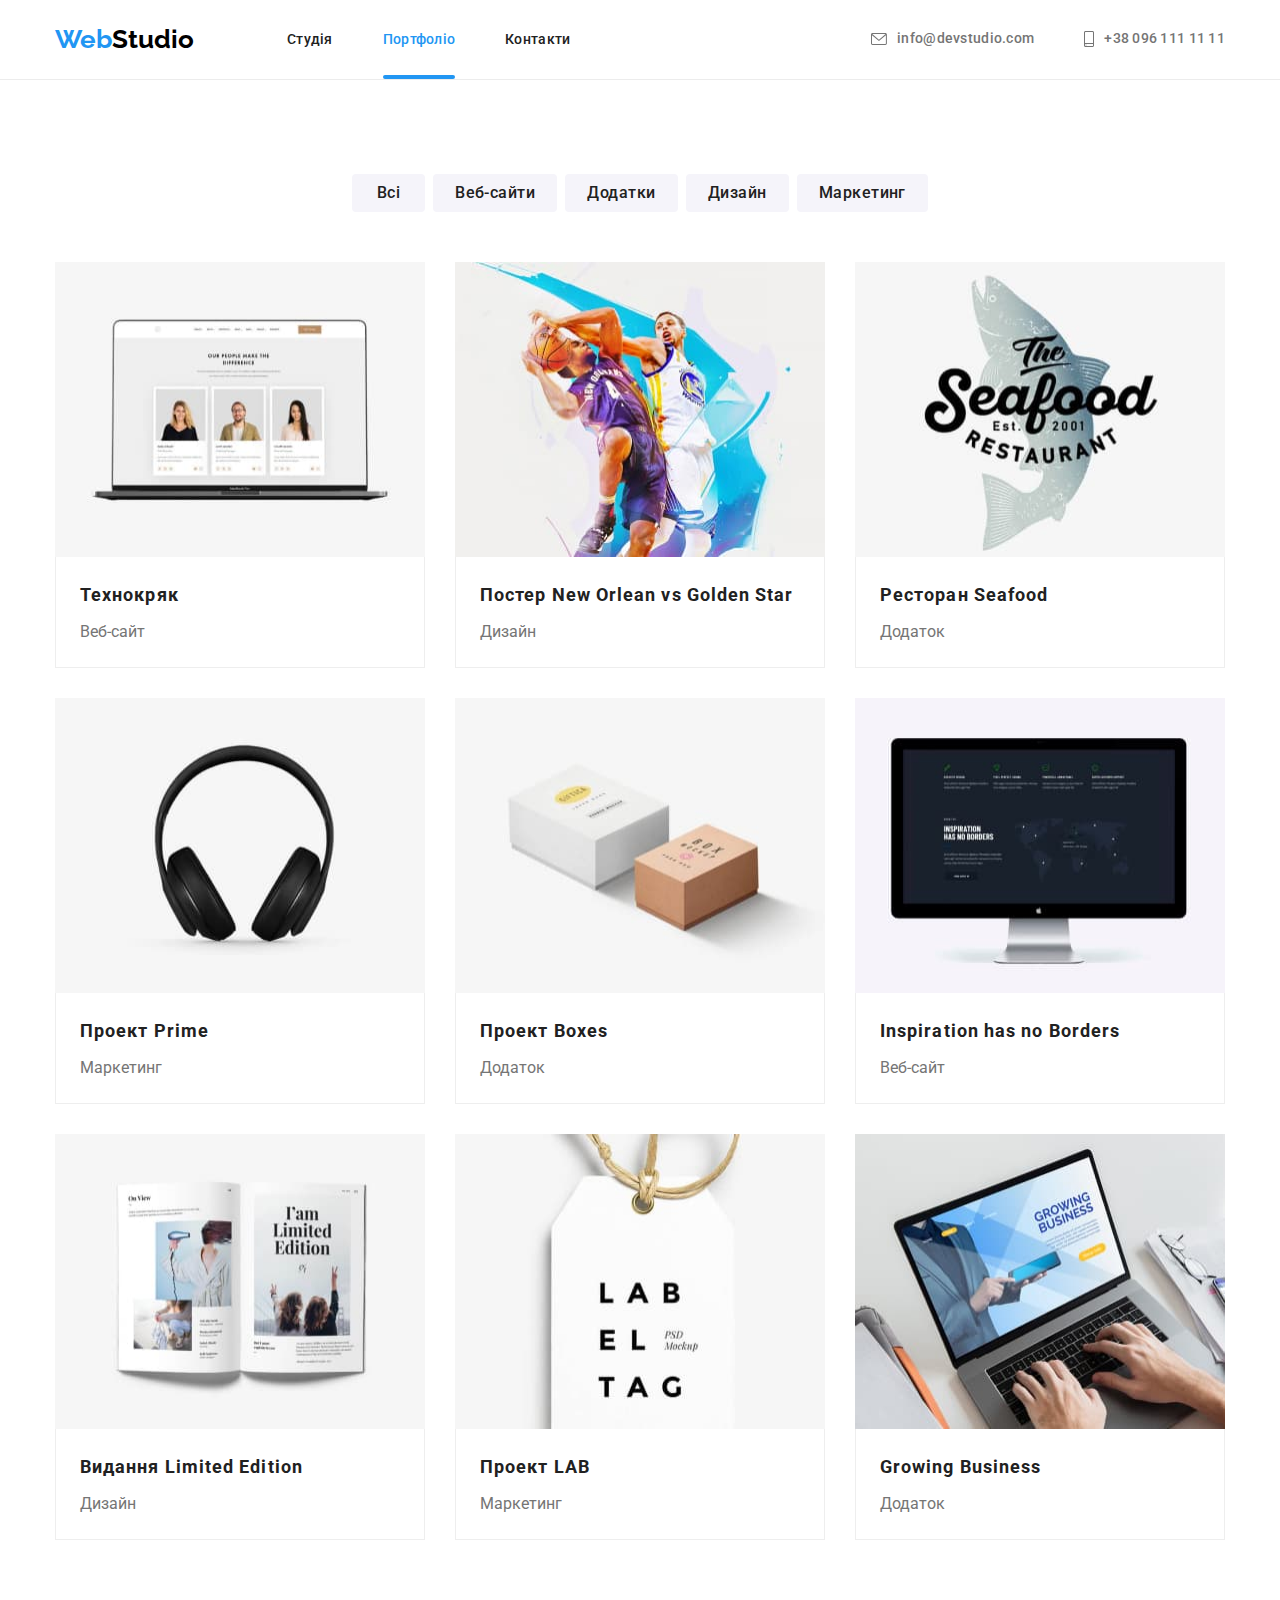
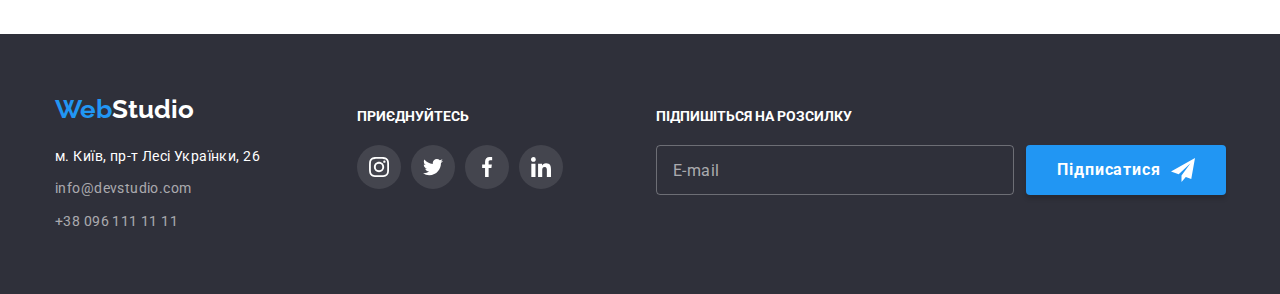
==== portfolio.html @ 89e1aa19 "HW7 copy" ====
<!DOCTYPE html>
<html lang="uk">

<head>
  <meta charset="UTF-8" />
  <meta http-equiv="X-UA-Compatible" content="IE=edge" />
  <meta name="viewport" content="width=device-width, initial-scale=1.0" />
  <title>Web Studio</title>
  <link rel="preconnect" href="https://fonts.googleapis.com" />
  <link rel="preconnect" href="https://fonts.gstatic.com" crossorigin />
  <link href="https://fonts.googleapis.com/css2?family=Raleway:wght@700&family=Roboto:wght@400;500;700;900&display=swap"
    rel="stylesheet" />
  <link rel="stylesheet"
    href="https://cdnjs.cloudflare.com/ajax/libs/modern-normalize/1.1.0/modern-normalize.min.css" />
  <link rel="stylesheet" href="./css/main.min.css" />
</head>

<body>
  <!-- Header -->
  <header class="header">
    <div class="container">
      <nav class="header__nav">
        <a class="logo header__logo" href="./index.html"><span class="logo__acc">Web</span>Studio</a>

        <ul class="list navigation">
          <li class="navigation__item">
            <a class="link" href="./index.html">Студія</a>
          </li>
          <li class="navigation__item">
            <a class="link link_active-page" href="./portfolio.html">Портфоліо</a>
          </li>
          <li class="navigation__item">
            <a class="link" href="">Контакти</a>
          </li>
        </ul>
      </nav>

      <ul class="list contacts">
        <li class="contacts__item">
          <a class="link contacts__mail" href="mailto:info@devstudio.com">
            <svg class="contacts__icon" width="16px" height="12px">
              <use href="./imagies/icons.svg#icon-envelope"></use>
            </svg>
            info@devstudio.com
          </a>
        </li>
        <li class="contacts__item">
          <a class="link contacts__tel" href="tel:+380961111111">
            <svg class="contacts__icon" width="10px" height="16px">
              <use href="./imagies/icons.svg#icon-smartphone"></use>
            </svg>
            +38 096 111 11 11</a>
        </li>
      </ul>
    </div>
  </header>

  <!-- Main -->
  <main>
    <section class="section">
      <div class="container">
        <!-- Спрятать заголовок -->
        <h1 class="filter-title_visually-hiden">Наші работи</h1>
        <!-- / -->

        <ul class=" list filter-list">
          <li>
            <button class="filter-list__item" type="button">Всі</button>
          </li>
          <li>
            <button class="filter-list__item" type="button">Веб-сайти</button>
          </li>
          <li>
            <button class="filter-list__item" type="button">Додатки</button>
          </li>
          <li>
            <button class="filter-list__item" type="button">Дизайн</button>
          </li>
          <li>
            <button class="filter-list__item" type="button">Маркетинг</button>
          </li>
        </ul>

        <!-- Portfolio -->

        <ul class=" list card-list">
          <li class="card card-list__item">
            <a class="link card__link" href="">
              <div class="card__box">
                <img src="./imagies/portfolio/tehnokriak.jpg" alt="Веб-сайт" width="370" height="295" />

                <p class="card__overlay">
                  Ресурс пропонує комплексні пропозиції з різним рівнем
                  функціоналу та сервісів. Все це дозволить відвідувачу
                  отримати вичерпні відомості про компанію чи приватну особу.
                </p>
              </div>

              <div class="card__description">
                <h3 class="card__title">Технокряк</h3>
                <p class="card__type">Веб-сайт</p>
              </div>
            </a>
          </li>

          <li class="card card-list__item">
            <a class="link card__link" href="">
              <div class="card__box">
                <img src="./imagies/portfolio/no-vs-gs.jpg" alt="Игра в баскетбол" width="370" height="295" />
                <p class="card__overlay">
                  Lorem ipsum, dolor sit amet consectetur adipisicing elit.
                  Mollitia ipsum reiciendis inventore repudiandae odio
                  officiis tempore fugiat? Eius voluptate delectus eaque porro
                  laudantium tenetur esse, corporis maiores vero adipisci
                  numquam?
                </p>
              </div>
              <div class="card__description">
                <h3 class="card__title">
                  Постер New Orlean vs Golden Star
                </h3>
                <p class="card__type">Дизайн</p>
              </div>
            </a>
          </li>

          <li class="card card-list__item">
            <a class="link card__link" href="">
              <div class="card__box">
                <img src="./imagies/portfolio/seafood.jpg" alt="Логотип рестоана" width="370" height="295" />
                <p class="card__overlay">
                  Lorem ipsum, dolor sit amet consectetur adipisicing elit.
                  Mollitia ipsum reiciendis inventore repudiandae odio
                  officiis tempore fugiat? Eius voluptate delectus eaque porro
                  laudantium tenetur esse, corporis maiores vero adipisci
                  numquam?
                </p>
              </div>

              <div class="card__description">
                <h3 class="card__title">Ресторан Seafood</h3>
                <p class="card__type">Додаток</p>
              </div>
            </a>
          </li>

          <li class="card card-list__item">
            <a class="link card__link" href="">
              <div class="card__box">
                <img src="./imagies/portfolio/prime.jpg" alt="Реклама наушников" width="370" height="295" />
                <p class="card__overlay">
                  Lorem ipsum, dolor sit amet consectetur adipisicing elit.
                  Mollitia ipsum reiciendis inventore repudiandae odio
                  officiis tempore fugiat? Eius voluptate delectus eaque porro
                  laudantium tenetur esse, corporis maiores vero adipisci
                  numquam? Ex eveniet soluta odio omnis magni consequatur
                  possimus voluptas voluptate amet alias itaque hic dolorem
                  ratione perspiciatis harum inventore dicta pariatur at vitae
                  dignissimos modi, veniam dolorum? Vel, aspernatur id.
                  Similique natus ut tempora reprehenderit voluptates
                  obcaecati distinctio quam sint, doloribus, quaerat, aliquam
                  optio enim eveniet error beatae tempore assumenda. Ipsam
                  maxime esse aspernatur sint minus aliquam praesentium est
                  ut! Incidunt, quo consequuntur, a repellat molestiae ut rem
                  obcaecati veniam delectus dolorum autem numquam temporibus
                  alias at! Impedit, iste facere quam illum quis aliquam
                  sapiente doloremque, error, ut aperiam animi!
                </p>
              </div>

              <div class="card__description">
                <h3 class="card__title">Проект Prime</h3>
                <p class="card__type">Маркетинг</p>
              </div>
            </a>
          </li>

          <li class="card card-list__item">
            <a class="link card__link" href="">
              <div class="card__box">
                <img src="./imagies/portfolio/boxes.jpg" alt="Коробки" width="370" height="295" />
                <p class="card__overlay">
                  Lorem ipsum, dolor sit amet consectetur adipisicing elit.
                  Mollitia ipsum reiciendis inventore repudiandae odio
                  officiis tempore fugiat? Eius voluptate delectus eaque porro
                  laudantium tenetur esse, corporis maiores vero adipisci
                  numquam? Ex eveniet soluta odio omnis magni consequatur
                  possimus voluptas voluptate amet alias itaque hic dolorem
                  ratione perspiciatis harum inventore dicta pariatur at vitae
                  dignissimos modi, veniam dolorum? Vel, aspernatur id.
                  Similique natus ut tempora reprehenderit voluptates
                  obcaecati distinctio quam sint, doloribus, quaerat, aliquam
                  optio enim eveniet error beatae tempore assumenda. Ipsam
                  maxime esse aspernatur sint minus aliquam praesentium est
                  ut! Incidunt, quo consequuntur, a repellat molestiae ut rem
                  obcaecati veniam delectus dolorum autem numquam temporibus
                  alias at! Impedit, iste facere quam illum quis aliquam
                  sapiente doloremque, error, ut aperiam animi!
                </p>
              </div>

              <div class="card__description">
                <h3 class="card__title">Проект Boxes</h3>
                <p class="card__type">Додаток</p>
              </div>
            </a>
          </li>

          <li class="card card-list__item">
            <a class="link card__link" href="">
              <div class="card__box">
                <img src="./imagies/portfolio/inspiration.jpg" alt="Веб-сайт" width="370" height="295" />
                <p class="card__overlay">
                  Lorem ipsum, dolor sit amet consectetur adipisicing elit.
                  Mollitia ipsum reiciendis inventore repudiandae odio
                  officiis tempore fugiat? Eius voluptate delectus eaque porro
                  laudantium tenetur esse, corporis maiores vero adipisci
                  numquam? Ex eveniet soluta odio omnis magni consequatur
                  possimus voluptas voluptate amet alias itaque hic dolorem
                  ratione perspiciatis harum inventore dicta pariatur at vitae
                  dignissimos modi, veniam dolorum? Vel, aspernatur id.
                  Similique natus ut tempora reprehenderit voluptates
                  obcaecati distinctio quam sint, doloribus, quaerat, aliquam
                  optio enim eveniet error beatae tempore assumenda. Ipsam
                  maxime esse aspernatur sint minus aliquam praesentium est
                  ut! Incidunt, quo consequuntur, a repellat molestiae ut rem
                  obcaecati veniam delectus dolorum autem numquam temporibus
                  alias at! Impedit, iste facere quam illum quis aliquam
                  sapiente doloremque, error, ut aperiam animi!
                </p>
              </div>

              <div class="card__description">
                <h3 class="card__title">Inspiration has no Borders</h3>
                <p class="card__type">Веб-сайт</p>
              </div>
            </a>
          </li>

          <li class="card card-list__item">
            <a class="link card__link" href="">
              <div class="card__box">
                <img src="./imagies/portfolio/limited-edition.jpg" alt="Страницы журнала" width="370" height="295" />
                <p class="card__overlay">
                  Lorem ipsum, dolor sit amet consectetur adipisicing elit.
                  Mollitia ipsum reiciendis inventore repudiandae odio
                  officiis tempore fugiat? Eius voluptate delectus eaque porro
                  laudantium tenetur esse, corporis maiores vero adipisci
                  numquam? Ex eveniet soluta odio omnis magni consequatur
                  possimus voluptas voluptate amet alias itaque hic dolorem
                  ratione perspiciatis harum inventore dicta pariatur at vitae
                  dignissimos modi, veniam dolorum? Vel, aspernatur id.
                  Similique natus ut tempora reprehenderit voluptates
                  obcaecati distinctio quam sint, doloribus, quaerat, aliquam
                  optio enim eveniet error beatae tempore assumenda. Ipsam
                  maxime esse aspernatur sint minus aliquam praesentium est
                  ut! Incidunt, quo consequuntur, a repellat molestiae ut rem
                  obcaecati veniam delectus dolorum autem numquam temporibus
                  alias at! Impedit, iste facere quam illum quis aliquam
                  sapiente doloremque, error, ut aperiam animi!
                </p>
              </div>

              <div class="card__description">
                <h3 class="card__title">Видання Limited Edition</h3>
                <p class="card__type">Дизайн</p>
              </div>
            </a>
          </li>

          <li class="card card-list__item">
            <a class="link card__link" href="">
              <div class="card__box">
                <img src="./imagies/portfolio/lab.jpg" alt="Логотип проекта" width="370" height="295" />
                <p class="card__overlay">
                  Lorem ipsum, dolor sit amet consectetur adipisicing elit.
                  Mollitia ipsum reiciendis inventore repudiandae odio
                  officiis tempore fugiat? Eius voluptate delectus eaque porro
                  laudantium tenetur esse, corporis maiores vero adipisci
                  numquam? Ex eveniet soluta odio omnis magni consequatur
                  possimus voluptas voluptate amet alias itaque hic dolorem
                  ratione perspiciatis harum inventore dicta pariatur at vitae
                  dignissimos modi, veniam dolorum? Vel, aspernatur id.
                  Similique natus ut tempora reprehenderit voluptates
                  obcaecati distinctio quam sint, doloribus, quaerat, aliquam
                  optio enim eveniet error beatae tempore assumenda. Ipsam
                  maxime esse aspernatur sint minus aliquam praesentium est
                  ut! Incidunt, quo consequuntur, a repellat molestiae ut rem
                  obcaecati veniam delectus dolorum autem numquam temporibus
                  alias at! Impedit, iste facere quam illum quis aliquam
                  sapiente doloremque, error, ut aperiam animi!
                </p>
              </div>

              <div class="card__description">
                <h3 class="card__title">Проект LAB</h3>
                <p class="card__type">Маркетинг</p>
              </div>
            </a>
          </li>

          <li class="card card-list__item">
            <a class="link card__link" href="">
              <div class="card__box">
                <img src="./imagies/portfolio/growing-business.jpg" alt="Страница приложения" width="370"
                  height="295" />
                <p class="card__overlay">
                  Lorem ipsum, dolor sit amet consectetur adipisicing elit.
                  Mollitia ipsum reiciendis inventore repudiandae odio
                  officiis tempore fugiat? Eius voluptate delectus eaque porro
                  laudantium tenetur esse, corporis maiores vero adipisci
                  numquam? Ex eveniet soluta odio omnis magni consequatur
                  possimus voluptas voluptate amet alias itaque hic dolorem
                  ratione perspiciatis harum inventore dicta pariatur at vitae
                  dignissimos modi, veniam dolorum? Vel, aspernatur id.
                  Similique natus ut tempora reprehenderit voluptates
                  obcaecati distinctio quam sint, doloribus, quaerat, aliquam
                  optio enim eveniet error beatae tempore assumenda. Ipsam
                  maxime esse aspernatur sint minus aliquam praesentium est
                  ut! Incidunt, quo consequuntur, a repellat molestiae ut rem
                  obcaecati veniam delectus dolorum autem numquam temporibus
                  alias at! Impedit, iste facere quam illum quis aliquam
                  sapiente doloremque, error, ut aperiam animi!
                </p>
              </div>

              <div class="card__description">
                <h3 class="card__title">Growing Business</h3>
                <p class="card__type">Додаток</p>
              </div>
            </a>
          </li>
        </ul>
      </div>
    </section>
  </main>

  <!-- Footer -->
  <footer class="footer">
    <div class="container">
      <div class="address-info">
        <a class="logo footer__logo" href="./index.html"><span class="logo__acc">Web</span>Studio</a>
        <address>
          <ul class="list address-info__list">
            <li class="address-info__item">
              <a class="link address-info__data" href="https://goo.gl/maps/ffjyEgsYqTHCnrhD7" target="_blank">м. Київ,
                пр-т Лесі
                Українки, 26</a>
            </li>
            <li class="address-info__item">
              <a class="link address-info__data address-info__data_contact"
                href="mailto:info@devstudio.com">info@devstudio.com</a>
            </li>
            <li class="address-info__item">
              <a class="link address-info__data address-info__data_contact" href="tel:+380961111111">+38 096 111 11
                11</a>
            </li>
          </ul>
        </address>
      </div>

      <div class="social-netw">
        <p class="footer__title">Приєднуйтесь</p>

        <ul class="list social-netw__list">
          <li class="social-netw__item">
            <a class="link social-netw__link" href="">
              <svg class="social-netw__icon" width="20px" height="20px">
                <use href="./imagies/icons.svg#icon-instagram"></use>
              </svg>
            </a>
          </li>

          <li class="social-netw__item">
            <a class="link social-netw__link" href="">
              <svg class="social-netw__icon" width="20px" height="20px">
                <use href="./imagies/icons.svg#icon-twitter"></use>
              </svg>
            </a>
          </li>

          <li class="social-netw__item">
            <a class="link social-netw__link" href="">
              <svg class="social-netw__icon" width="20px" height="20px">
                <use href="./imagies/icons.svg#icon-facebook"></use>
              </svg>
            </a>
          </li>

          <li class="social-netw__item">
            <a class="link social-netw__link" href="">
              <svg class="social-netw__icon" width="20px" height="20px">
                <use href="./imagies/icons.svg#icon-linkedin"></use>
              </svg>
            </a>
          </li>
        </ul>
      </div>

      <div class="newsletter">
        <label class="footer__title" for="join-us">Підпишіться на розсилку
        </label>

        <div class="newsletter__box">
          <input class="newsletter__input" type="email" name="join-us" placeholder="E-mail" id="join-us" />
          <button class="btn newsletter__btn" type="submit">
            Підписатися
            <svg class="newsletter__icon" width="24px" height="24px">
              <use href="./imagies/icons.svg#icon-send"></use>
            </svg>
          </button>
        </div>
      </div>
    </div>
  </footer>
</body>

</html>
---- css/main.min.css ----
:root{--m-bcg-col: #fff;--alt-bcg-col: #f5f4fa;--whatwedo-bcg-col: rgba(47, 48, 58, 0.8);--f-bcg-col: #2f303a;--m-col: #212121;--alt-col: #757575;--acc-col: #2196f3;--logo-h-col: #000000;--logo-f-col: #fff;--hero-col: #fff;--btn-alt-col: #fff;--btn-hover-bcg-col: #188ce8;--foot-alph-col: rgba(255, 255, 255, 0.6);--card-bcg-col: #fff;--card-border-col: #eee;--card-over-bcg-col: rgba(33, 150, 243, 0.9);--header-border-col: #ececec;--icon-fill: #afb1b8;--backdrop-bcg-col: rgba(0, 0, 0, 0.2);--modal-border-col: rgba(33, 33, 33, 0.2);--modal-plhold-col: rgba(117, 117, 117, 0.5);--join-us-bcg-col: rgba(255, 255, 255, 0.3)}.link,.btn,.filter-list__item,.card{transition-property:color,background-color,box-shadow,fill,border;transition-duration:250ms;transition-timing-function:cubic-bezier(0.4, 0, 0.2, 1)}h1,h2,h3,h4,h5,h6{margin:0}p{margin:0}body{font-family:"Roboto",sans-serif;color:var(--m-col);background-color:var(--m-bcg-col)}img{display:block;max-width:100%}.list{list-style-type:none;padding:0;margin:0}.link{text-decoration:none;color:var(--m-col)}.contact-form__checkbox_visually-hiden,.filter-title_visually-hiden,.abilities__title_visually-hiden{position:absolute;width:1px;height:1px;margin:-1px;border:0;padding:0;white-space:nowrap;clip-path:inset(100%);clip:rect(0 0 0 0);overflow:hidden}.container{width:1200px;padding-left:15px;padding-right:15px;margin:auto}.section{padding-top:94px;padding-bottom:94px}.section__title{margin-bottom:50px;font-size:36px;line-height:1.17;text-align:center;letter-spacing:.03em}.header{padding-top:24px;padding-bottom:25px;border-bottom:1px solid var(--header-border-col)}.header .container,.header .list{display:flex;justify-content:space-between;align-items:center}.contacts .contacts__mail,.contacts .contacts__tel{display:flex;align-items:center;color:var(--alt-col);fill:var(--alt-col)}.link:hover .contacts__icon,.link:focus .contacts__icon{fill:var(--acc-col)}.link_active-page{color:var(--acc-col);position:relative}.link_active-page::after{display:block;position:absolute;bottom:-32px;width:100%;height:4px;background-color:var(--acc-col);border-radius:2px;content:""}.header__nav{display:flex}.contacts>:not(:last-child),.navigation>:not(:last-child){margin-right:50px}.navigation__item .link,.contacts__item .link{font-weight:500;font-size:14px;line-height:1.14;letter-spacing:.02em}.contacts__icon{margin-right:10px}.logo{display:flex;margin-right:93px;font-family:"Raleway";font-weight:700;font-size:26px;line-height:1.17;text-decoration:none;align-items:center}.header__logo{color:var(--logo-h-col)}.logo__acc{color:var(--acc-col)}.footer__logo{margin-bottom:20px}.hero{width:1600px;padding-top:200px;padding-bottom:200px;margin-left:auto;margin-right:auto;color:var(--hero-col);background-color:var(--f-bcg-col);background-image:linear-gradient(to top, rgba(47, 48, 58, 0.4), rgba(47, 48, 58, 0.4)),url(../imagies/hero/hero.jpg);background-size:cover;text-align:center}.hero__title{width:696px;margin-left:auto;margin-right:auto;margin-bottom:30px;font-weight:900;font-size:44px;line-height:1.35;text-align:center;letter-spacing:.06em;text-transform:uppercase}.hero__btn{min-width:216px}.btn{padding:10px;border:0;border-radius:4px;box-shadow:0px 4px 4px rgba(0,0,0,.15);font-family:inherit;font-weight:700;font-size:16px;line-height:1.88;color:var(--hero-col);background-color:var(--acc-col);text-align:center;letter-spacing:.06em}.btn:hover,.btn:focus{background-color:var(--btn-hover-bcg-col);cursor:pointer}.abilities .list{display:flex}.abilities__list-item{display:block;width:270px}.abilities__list-item:not(:last-child){margin-right:30px}.abilities__title{margin-bottom:10px;font-size:14px;line-height:1.14;letter-spacing:.03em;text-transform:uppercase}.abilities__descr{font-size:14px;line-height:1.7;letter-spacing:.03em;color:var(--alt-col)}.abilities__icon-box{display:flex;justify-content:center;align-items:center;height:120px;margin-bottom:30px;border-radius:4px;background-color:var(--alt-bcg-col)}.services{padding-top:0}.services__list{display:flex}.services__item{position:relative}.services__item:not(:last-child){margin-right:30px}.services__descr-box{width:100%;height:70px;padding:27px 0;position:absolute;bottom:0;pointer-events:none;color:var(--hero-col);background-color:var(--whatwedo-bcg-col);text-transform:uppercase;font-size:14px;line-height:1.14;font-weight:700;letter-spacing:.03em;text-align:center}.staff{background-color:var(--alt-bcg-col);font-size:16px;text-align:center;letter-spacing:.03em}.staff__item{display:block;width:270px;padding-bottom:30px;background-color:var(--m-bcg-col);border-radius:0px 0px 4px 4px;box-shadow:0px 1px 3px rgba(0,0,0,.12),0px 1px 1px rgba(0,0,0,.14),0px 2px 1px rgba(0,0,0,.2)}.staff__list{display:flex;column-gap:30px;flex-wrap:wrap}.staff__name{margin-top:30px;margin-bottom:10px;font-weight:500;font-size:16px;line-height:1.19;text-align:center}.staff__position{margin-bottom:16px;color:var(--alt-col);line-height:1.19}.staff__social-media-list{display:flex;justify-content:center;gap:10px}.staff__social-media-item{display:flex;justify-content:center;align-items:center}.staff__social-media-link,.social-netw__link{display:flex;justify-content:center;align-items:center;width:44px;height:44px;border-radius:50% 50%;fill:var(--icon-fill)}.staff__social-media-link:hover,.social-netw__link:hover,.staff__social-media-link:focus,.social-netw__link:focus{background-color:var(--acc-col);fill:var(--btn-alt-col)}.staff__social-media-icon{display:block}.customers__list{display:flex;gap:30px}.customers__item{width:170px;height:92px}.customers__link{display:flex;justify-content:center;align-items:center;width:100%;height:100%;fill:var(--icon-fill);border:1px solid var(--icon-fill);border-radius:5px}.customers__link:hover,.customers__link:focus{fill:var(--acc-col);border:1px solid var(--acc-col)}.customers__logo{display:block}.footer{padding-top:60px;padding-bottom:60px;background-color:var(--f-bcg-col)}.footer .container{display:flex}.footer__title{display:block;color:var(--logo-f-col);margin-bottom:20px;text-transform:uppercase;font-size:14px;line-height:1.14;font-weight:700}.link:hover,.link:focus{color:var(--acc-col)}.address-info__item:not(:last-child){margin-bottom:9px}.footer__logo,.address-info__data{color:var(--logo-f-col)}.address-info__list{font-style:normal;font-size:14px;line-height:1.7;letter-spacing:.03em}.address-info__data_contact{color:var(--foot-alph-col)}.social-netw{padding-top:15px;margin-left:70px;color:var(--logo-f-col)}.social-netw__list{display:flex;justify-content:center;gap:10px}.social-netw__item{display:flex;justify-content:center;align-items:center}.social-netw__link{background-color:rgba(255,255,255,.1)}.social-netw__icon{fill:var(--logo-f-col)}.newsletter{width:570px;padding-top:15px;margin-left:93px}.newsletter__input{padding:15px 16px;width:358px;height:50px;background-color:rgba(0,0,0,0);border:1px solid var(--join-us-bcg-col);border-radius:4px;font-size:16px;line-height:1.25;letter-spacing:.03em;color:#fff}.newsletter__input::placeholder{font-size:16px;line-height:1.25;letter-spacing:.03em;color:var(--foot-alph-col)}.newsletter__box{display:flex;gap:12px}.newsletter__btn{display:flex;justify-content:center;align-items:center;min-width:200px;height:50px}.newsletter__icon{margin-left:10px}.filter-list{display:flex;flex-basis:575px;margin-bottom:50px;column-gap:8px;justify-content:center}.filter-list__item{padding:6px 22px;min-width:73px;font-family:inherit;font-weight:500;font-size:16px;line-height:1.6;text-align:center;letter-spacing:.03em;background-color:var(--alt-bcg-col);color:var(--m-col);border:none;border-radius:4px}.filter-list__item:hover,.filter-list__item:focus{background-color:var(--acc-col);box-shadow:0px 3px 1px rgba(0,0,0,.1),0px 1px 2px rgba(0,0,0,.08),0px 2px 2px rgba(0,0,0,.12);color:var(--btn-alt-col);cursor:pointer}.card-list{display:flex;flex-wrap:wrap;column-gap:30px;row-gap:30px}.card{background-color:var(--card-bcg-col)}.card:hover,.card:focus{box-shadow:0px 1px 1px rgba(0,0,0,.12),0px 4px 4px rgba(0,0,0,.06),1px 4px 6px rgba(0,0,0,.16)}.card__link:hover,.card__link:focus{color:inherit}.card__link:hover .card__overlay,.card__link:hover .card__overlay,.card__link:focus .card__overlay,.card__link:focus .card__overlay{transform:translate(0, 0)}.card__description{padding:20px 24px;border:1px solid var(--card-border-col);border-top:none}.card__title{font-size:18px;line-height:2;letter-spacing:.06em;margin-bottom:4px}.card__type{font-size:16px;line-height:1.88;color:var(--alt-col)}.card__box{overflow:hidden;position:relative}.card__overlay{position:absolute;width:100%;height:100%;padding:63px 24px;top:0;left:0;background-color:var(--card-over-bcg-col);color:var(--hero-col);font-size:18px;line-height:1.56;letter-spacing:.03em;overflow:auto;transform:translate(0, 100%);transition-property:transform;transition-duration:250ms;transition-timing-function:cubic-bezier(0.4, 0, 0.2, 1)}.backdrop{position:fixed;top:0;left:0;width:100%;height:100%;z-index:100;transition-property:opacity,transform,visibility;transition-timing-function:cubic-bezier(0.4, 0, 0.2, 1);transition-duration:250ms;background-color:var(--backdrop-bcg-col)}.backdrop_is-hidden{opacity:0;visibility:hidden;pointer-events:none;transform:scale(-100%)}.modal{width:528px;height:581px;position:relative;top:50%;left:50%;transform:translate(-50%, -50%);background-color:var(--card-bcg-col);box-shadow:0px 1px 3px rgba(0,0,0,.12),0px 1px 1px rgba(0,0,0,.14),0px 2px 1px rgba(0,0,0,.2);border-radius:4px}.close-button{position:absolute;top:10px;right:10px;width:30px;height:30px;padding:0px;background-color:var(--card-bcg-col);border:1px solid rgba(0,0,0,.1);border-radius:50%;transition-property:fill;transition-duration:250ms;transition-timing-function:cubic-bezier(0.4, 0, 0.2, 1);cursor:pointer}.close-button:hover,.close-button:focus{fill:var(--acc-col)}.close-button__icon{display:block;margin-left:auto;margin-right:auto}.contact-form{display:flex;flex-direction:column;padding:40px}.contact-form__title{margin-bottom:12px;font-weight:700;font-size:20px;line-height:1.15;text-align:center;letter-spacing:.03em}.contact-form__input-label{margin-bottom:4px;color:var(--alt-col);font-size:12px;line-height:1.17;letter-spacing:.01em}.contact-form__input-icon{position:relative;margin-bottom:10px}.contact-form__svg{position:absolute;top:50%;left:12px;transform:translateY(-50%);transition-property:fill;transition-duration:250ms;transition-timing-function:cubic-bezier(0.4, 0, 0.2, 1);pointer-events:none}.contact-form__input{height:40px;width:100%;padding-left:42px;outline:none;border:1px solid var(--modal-border-col);border-radius:4px;font-size:16px;transition-property:border-color;transition-duration:250ms;transition-timing-function:cubic-bezier(0.4, 0, 0.2, 1)}.contact-form__input:focus{border-color:var(--acc-col)}.contact-form__input:focus+.contact-form__svg{fill:var(--acc-col)}.contact-form__textarea{height:120px;margin-bottom:20px;padding:16px 12px;outline:none;border:1px solid var(--modal-border-col);border-radius:4px;resize:none;transition-property:border-color;transition-duration:250ms;transition-timing-function:cubic-bezier(0.4, 0, 0.2, 1)}.contact-form__textarea:focus{border-color:var(--acc-col)}.contact-form__textarea::placeholder{font-size:12px;line-height:1.16;letter-spacing:.01em;color:var(--modal-plhold-col)}.contact-form__checkbox-label{display:flex;align-items:center;margin-bottom:30px;font-size:14px;line-height:1.7;letter-spacing:.03em;color:var(--alt-col)}.contact-form__checkbox-label .terms{color:var(--acc-col)}.contact-form__fake-checkbox{display:flex;justify-content:center;align-items:center;margin-right:8px;width:16px;height:15px;border:2px solid var(--m-col);border-radius:2px;transition-property:border-color,background-color;transition-duration:250ms;transition-timing-function:cubic-bezier(0.4, 0, 0.2, 1)}.contact-form__fake-checkbox:hover{cursor:pointer}.contact-form__checkbox:checked+.contact-form__fake-checkbox{background-color:var(--acc-col);border-color:rgba(0,0,0,0);background-image:url(../imagies/svgicons/check.svg);background-repeat:no-repeat;background-size:contain;background-position:center}.contact-form__checkbox:focus+.contact-form__fake-checkbox{border-color:var(--acc-col)}.contact-form__submit{min-width:200px;height:50px;margin-left:auto;margin-right:auto}/*# sourceMappingURL=main.min.css.map */
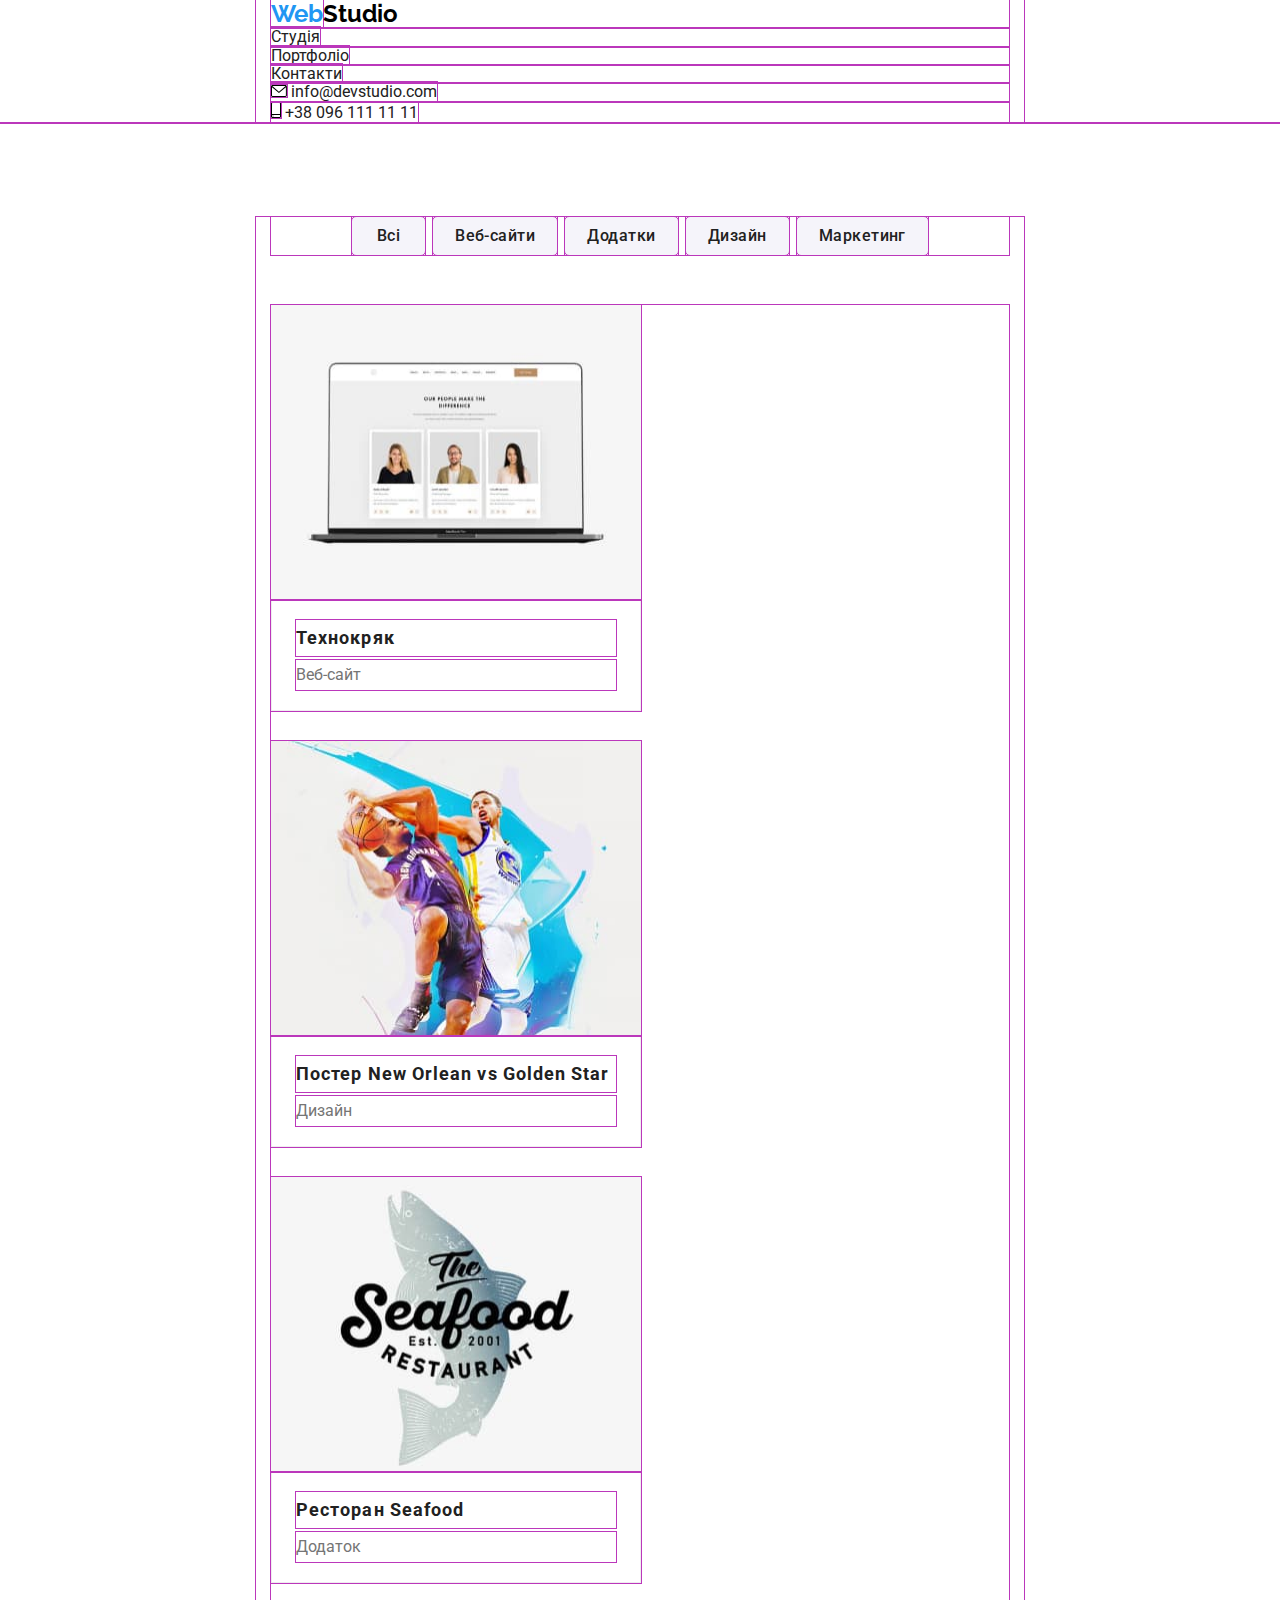
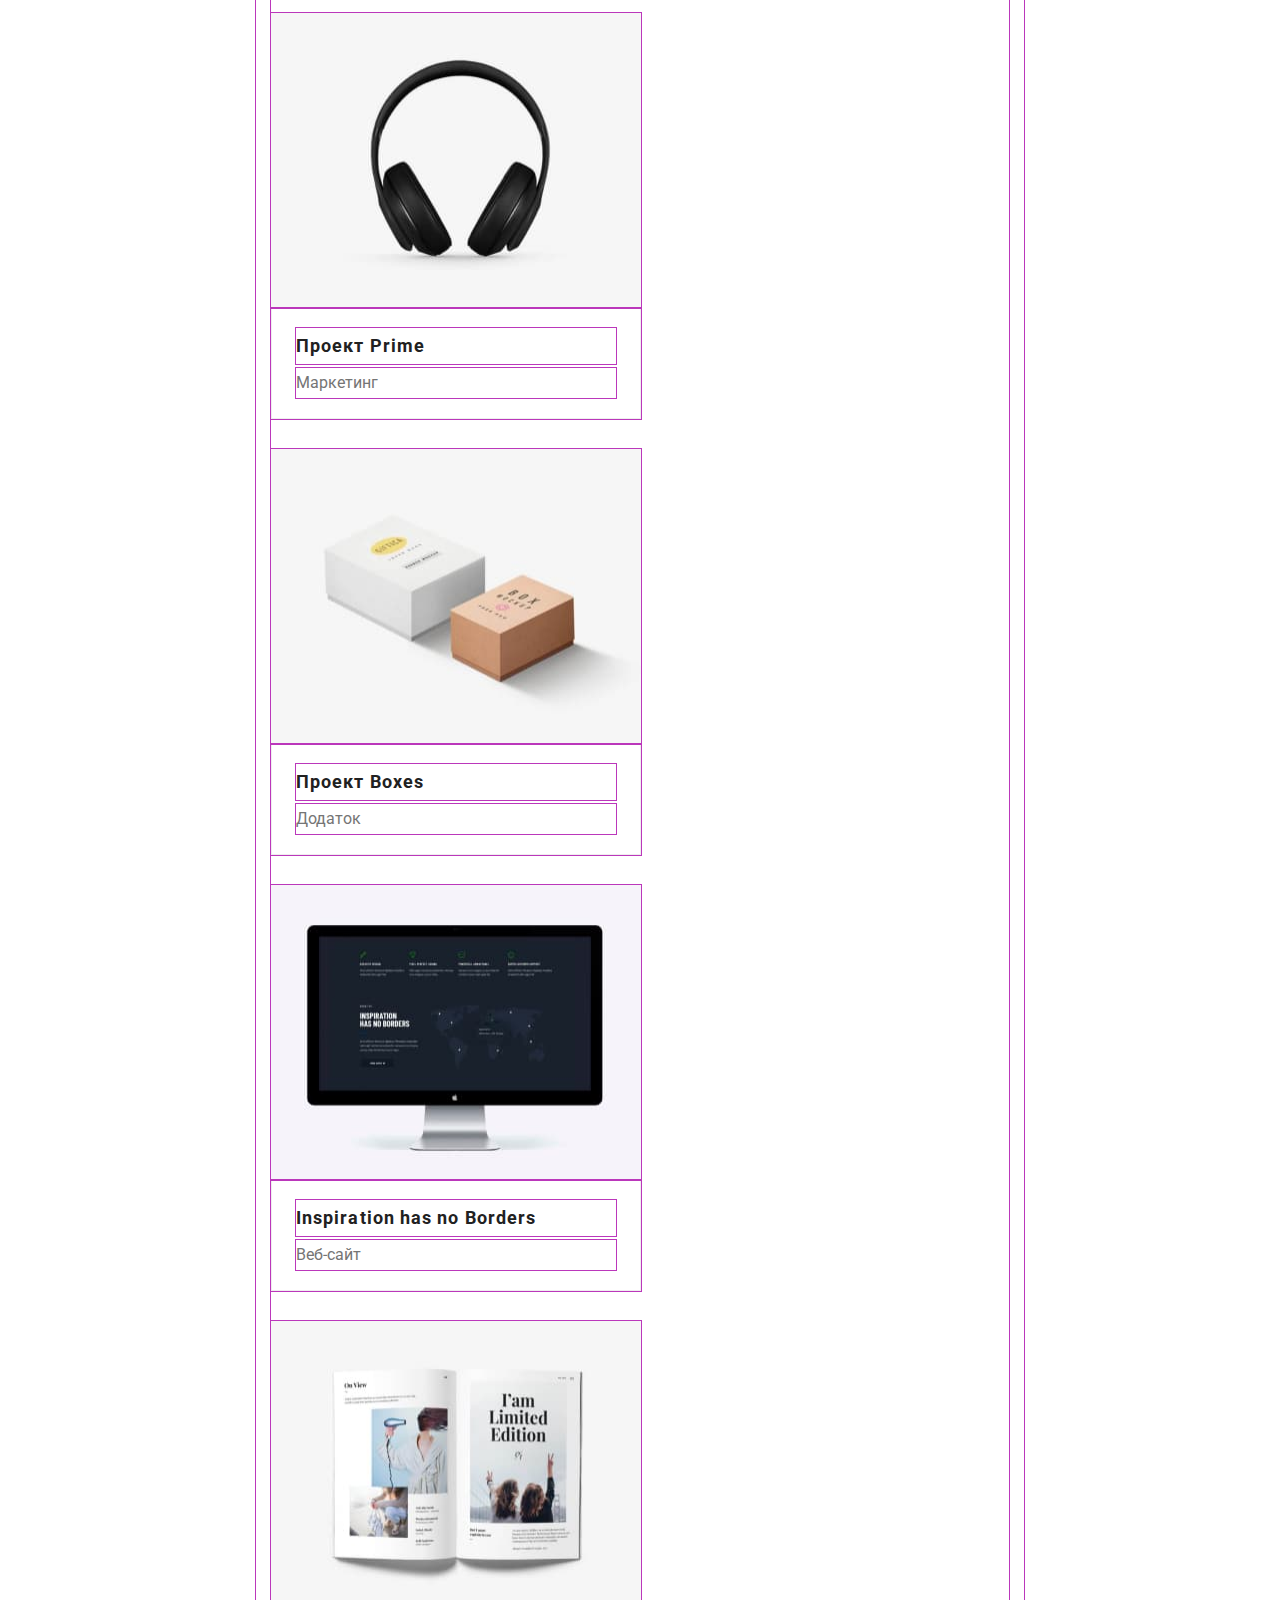
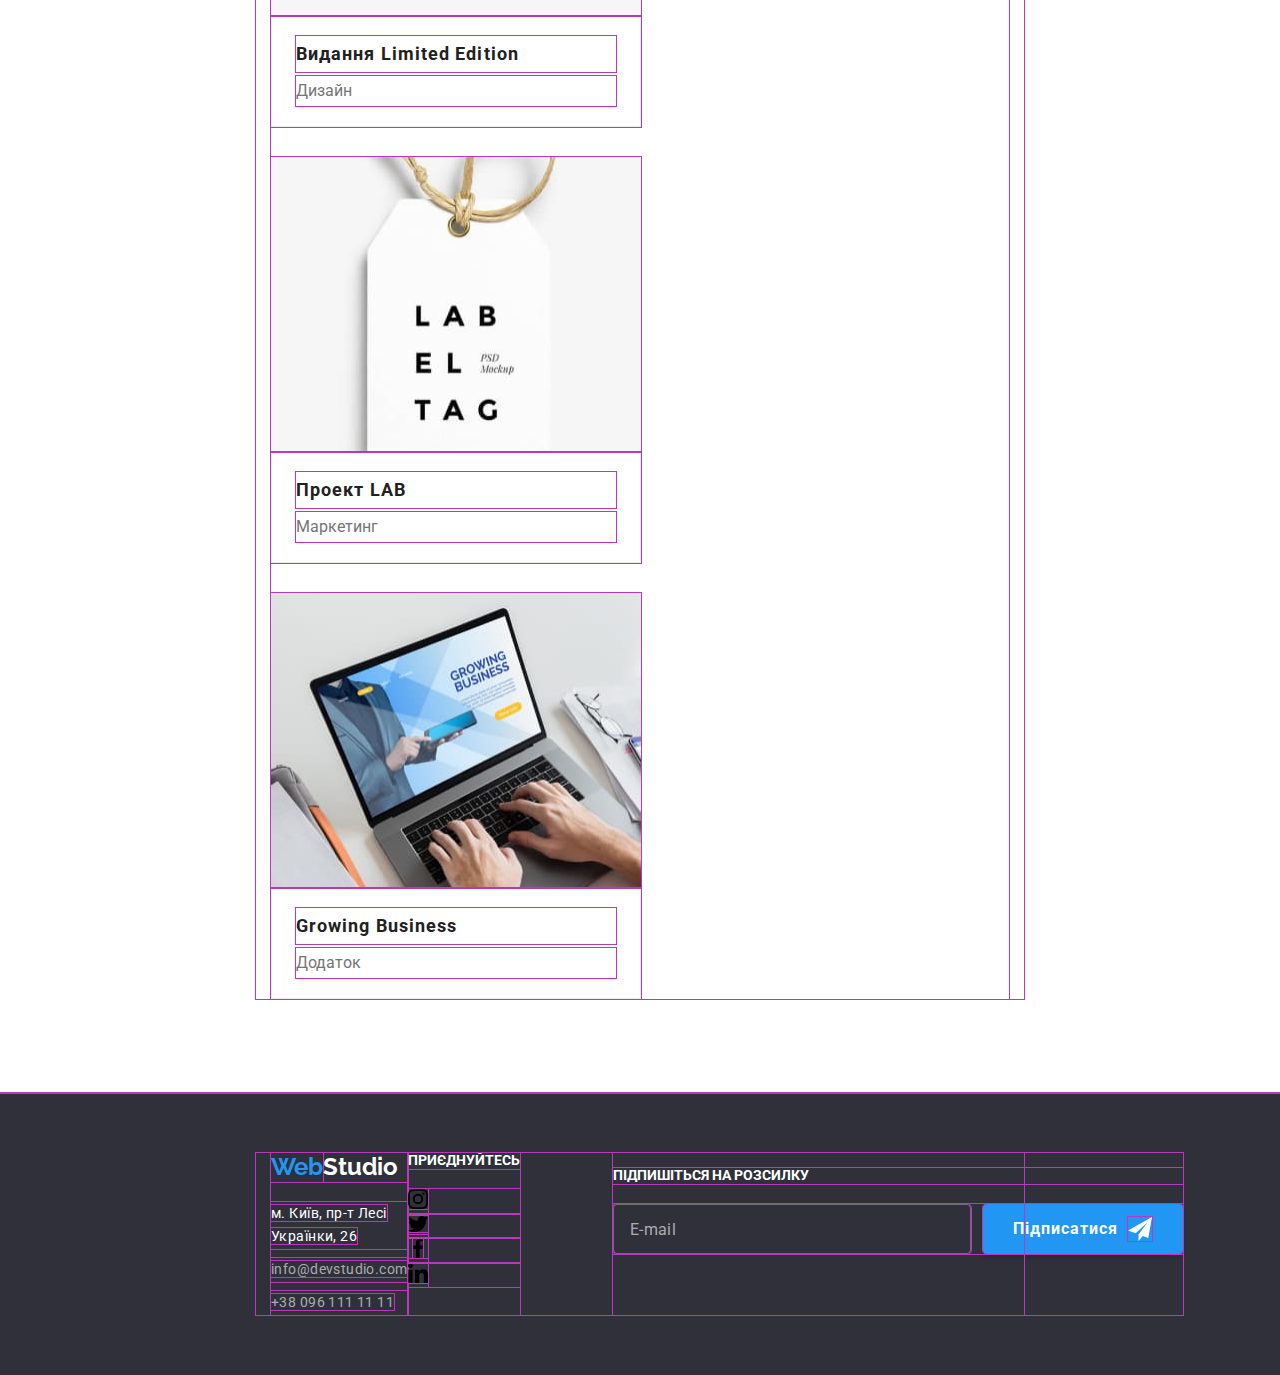
==== commit cdc0e578: "Mobile menu" ====
--- a/portfolio.html
+++ b/portfolio.html
@@ -413,6 +413,8 @@
       </div>
     </div>
   </footer>
+
+  <script src="./mobile-menu.js"></script>
 </body>
 
 </html>--- a/css/main.min.css
+++ b/css/main.min.css
@@ -1 +1 @@
-:root{--m-bcg-col: #fff;--alt-bcg-col: #f5f4fa;--whatwedo-bcg-col: rgba(47, 48, 58, 0.8);--f-bcg-col: #2f303a;--m-col: #212121;--alt-col: #757575;--acc-col: #2196f3;--logo-h-col: #000000;--logo-f-col: #fff;--hero-col: #fff;--btn-alt-col: #fff;--btn-hover-bcg-col: #188ce8;--foot-alph-col: rgba(255, 255, 255, 0.6);--card-bcg-col: #fff;--card-border-col: #eee;--card-over-bcg-col: rgba(33, 150, 243, 0.9);--header-border-col: #ececec;--icon-fill: #afb1b8;--backdrop-bcg-col: rgba(0, 0, 0, 0.2);--modal-border-col: rgba(33, 33, 33, 0.2);--modal-plhold-col: rgba(117, 117, 117, 0.5);--join-us-bcg-col: rgba(255, 255, 255, 0.3)}.link,.btn,.filter-list__item,.card{transition-property:color,background-color,box-shadow,fill,border;transition-duration:250ms;transition-timing-function:cubic-bezier(0.4, 0, 0.2, 1)}h1,h2,h3,h4,h5,h6{margin:0}p{margin:0}body{font-family:"Roboto",sans-serif;color:var(--m-col);background-color:var(--m-bcg-col)}img{display:block;max-width:100%}.list{list-style-type:none;padding:0;margin:0}.link{text-decoration:none;color:var(--m-col)}.contact-form__checkbox_visually-hiden,.filter-title_visually-hiden,.abilities__title_visually-hiden{position:absolute;width:1px;height:1px;margin:-1px;border:0;padding:0;white-space:nowrap;clip-path:inset(100%);clip:rect(0 0 0 0);overflow:hidden}.container{width:1200px;padding-left:15px;padding-right:15px;margin:auto}.section{padding-top:94px;padding-bottom:94px}.section__title{margin-bottom:50px;font-size:36px;line-height:1.17;text-align:center;letter-spacing:.03em}.header{padding-top:24px;padding-bottom:25px;border-bottom:1px solid var(--header-border-col)}.header .container,.header .list{display:flex;justify-content:space-between;align-items:center}.contacts .contacts__mail,.contacts .contacts__tel{display:flex;align-items:center;color:var(--alt-col);fill:var(--alt-col)}.link:hover .contacts__icon,.link:focus .contacts__icon{fill:var(--acc-col)}.link_active-page{color:var(--acc-col);position:relative}.link_active-page::after{display:block;position:absolute;bottom:-32px;width:100%;height:4px;background-color:var(--acc-col);border-radius:2px;content:""}.header__nav{display:flex}.contacts>:not(:last-child),.navigation>:not(:last-child){margin-right:50px}.navigation__item .link,.contacts__item .link{font-weight:500;font-size:14px;line-height:1.14;letter-spacing:.02em}.contacts__icon{margin-right:10px}.logo{display:flex;margin-right:93px;font-family:"Raleway";font-weight:700;font-size:26px;line-height:1.17;text-decoration:none;align-items:center}.header__logo{color:var(--logo-h-col)}.logo__acc{color:var(--acc-col)}.footer__logo{margin-bottom:20px}.hero{width:1600px;padding-top:200px;padding-bottom:200px;margin-left:auto;margin-right:auto;color:var(--hero-col);background-color:var(--f-bcg-col);background-image:linear-gradient(to top, rgba(47, 48, 58, 0.4), rgba(47, 48, 58, 0.4)),url(../imagies/hero/hero.jpg);background-size:cover;text-align:center}.hero__title{width:696px;margin-left:auto;margin-right:auto;margin-bottom:30px;font-weight:900;font-size:44px;line-height:1.35;text-align:center;letter-spacing:.06em;text-transform:uppercase}.hero__btn{min-width:216px}.btn{padding:10px;border:0;border-radius:4px;box-shadow:0px 4px 4px rgba(0,0,0,.15);font-family:inherit;font-weight:700;font-size:16px;line-height:1.88;color:var(--hero-col);background-color:var(--acc-col);text-align:center;letter-spacing:.06em}.btn:hover,.btn:focus{background-color:var(--btn-hover-bcg-col);cursor:pointer}.abilities .list{display:flex}.abilities__list-item{display:block;width:270px}.abilities__list-item:not(:last-child){margin-right:30px}.abilities__title{margin-bottom:10px;font-size:14px;line-height:1.14;letter-spacing:.03em;text-transform:uppercase}.abilities__descr{font-size:14px;line-height:1.7;letter-spacing:.03em;color:var(--alt-col)}.abilities__icon-box{display:flex;justify-content:center;align-items:center;height:120px;margin-bottom:30px;border-radius:4px;background-color:var(--alt-bcg-col)}.services{padding-top:0}.services__list{display:flex}.services__item{position:relative}.services__item:not(:last-child){margin-right:30px}.services__descr-box{width:100%;height:70px;padding:27px 0;position:absolute;bottom:0;pointer-events:none;color:var(--hero-col);background-color:var(--whatwedo-bcg-col);text-transform:uppercase;font-size:14px;line-height:1.14;font-weight:700;letter-spacing:.03em;text-align:center}.staff{background-color:var(--alt-bcg-col);font-size:16px;text-align:center;letter-spacing:.03em}.staff__item{display:block;width:270px;padding-bottom:30px;background-color:var(--m-bcg-col);border-radius:0px 0px 4px 4px;box-shadow:0px 1px 3px rgba(0,0,0,.12),0px 1px 1px rgba(0,0,0,.14),0px 2px 1px rgba(0,0,0,.2)}.staff__list{display:flex;column-gap:30px;flex-wrap:wrap}.staff__name{margin-top:30px;margin-bottom:10px;font-weight:500;font-size:16px;line-height:1.19;text-align:center}.staff__position{margin-bottom:16px;color:var(--alt-col);line-height:1.19}.staff__social-media-list{display:flex;justify-content:center;gap:10px}.staff__social-media-item{display:flex;justify-content:center;align-items:center}.staff__social-media-link,.social-netw__link{display:flex;justify-content:center;align-items:center;width:44px;height:44px;border-radius:50% 50%;fill:var(--icon-fill)}.staff__social-media-link:hover,.social-netw__link:hover,.staff__social-media-link:focus,.social-netw__link:focus{background-color:var(--acc-col);fill:var(--btn-alt-col)}.staff__social-media-icon{display:block}.customers__list{display:flex;gap:30px}.customers__item{width:170px;height:92px}.customers__link{display:flex;justify-content:center;align-items:center;width:100%;height:100%;fill:var(--icon-fill);border:1px solid var(--icon-fill);border-radius:5px}.customers__link:hover,.customers__link:focus{fill:var(--acc-col);border:1px solid var(--acc-col)}.customers__logo{display:block}.footer{padding-top:60px;padding-bottom:60px;background-color:var(--f-bcg-col)}.footer .container{display:flex}.footer__title{display:block;color:var(--logo-f-col);margin-bottom:20px;text-transform:uppercase;font-size:14px;line-height:1.14;font-weight:700}.link:hover,.link:focus{color:var(--acc-col)}.address-info__item:not(:last-child){margin-bottom:9px}.footer__logo,.address-info__data{color:var(--logo-f-col)}.address-info__list{font-style:normal;font-size:14px;line-height:1.7;letter-spacing:.03em}.address-info__data_contact{color:var(--foot-alph-col)}.social-netw{padding-top:15px;margin-left:70px;color:var(--logo-f-col)}.social-netw__list{display:flex;justify-content:center;gap:10px}.social-netw__item{display:flex;justify-content:center;align-items:center}.social-netw__link{background-color:rgba(255,255,255,.1)}.social-netw__icon{fill:var(--logo-f-col)}.newsletter{width:570px;padding-top:15px;margin-left:93px}.newsletter__input{padding:15px 16px;width:358px;height:50px;background-color:rgba(0,0,0,0);border:1px solid var(--join-us-bcg-col);border-radius:4px;font-size:16px;line-height:1.25;letter-spacing:.03em;color:#fff}.newsletter__input::placeholder{font-size:16px;line-height:1.25;letter-spacing:.03em;color:var(--foot-alph-col)}.newsletter__box{display:flex;gap:12px}.newsletter__btn{display:flex;justify-content:center;align-items:center;min-width:200px;height:50px}.newsletter__icon{margin-left:10px}.filter-list{display:flex;flex-basis:575px;margin-bottom:50px;column-gap:8px;justify-content:center}.filter-list__item{padding:6px 22px;min-width:73px;font-family:inherit;font-weight:500;font-size:16px;line-height:1.6;text-align:center;letter-spacing:.03em;background-color:var(--alt-bcg-col);color:var(--m-col);border:none;border-radius:4px}.filter-list__item:hover,.filter-list__item:focus{background-color:var(--acc-col);box-shadow:0px 3px 1px rgba(0,0,0,.1),0px 1px 2px rgba(0,0,0,.08),0px 2px 2px rgba(0,0,0,.12);color:var(--btn-alt-col);cursor:pointer}.card-list{display:flex;flex-wrap:wrap;column-gap:30px;row-gap:30px}.card{background-color:var(--card-bcg-col)}.card:hover,.card:focus{box-shadow:0px 1px 1px rgba(0,0,0,.12),0px 4px 4px rgba(0,0,0,.06),1px 4px 6px rgba(0,0,0,.16)}.card__link:hover,.card__link:focus{color:inherit}.card__link:hover .card__overlay,.card__link:hover .card__overlay,.card__link:focus .card__overlay,.card__link:focus .card__overlay{transform:translate(0, 0)}.card__description{padding:20px 24px;border:1px solid var(--card-border-col);border-top:none}.card__title{font-size:18px;line-height:2;letter-spacing:.06em;margin-bottom:4px}.card__type{font-size:16px;line-height:1.88;color:var(--alt-col)}.card__box{overflow:hidden;position:relative}.card__overlay{position:absolute;width:100%;height:100%;padding:63px 24px;top:0;left:0;background-color:var(--card-over-bcg-col);color:var(--hero-col);font-size:18px;line-height:1.56;letter-spacing:.03em;overflow:auto;transform:translate(0, 100%);transition-property:transform;transition-duration:250ms;transition-timing-function:cubic-bezier(0.4, 0, 0.2, 1)}.backdrop{position:fixed;top:0;left:0;width:100%;height:100%;z-index:100;transition-property:opacity,transform,visibility;transition-timing-function:cubic-bezier(0.4, 0, 0.2, 1);transition-duration:250ms;background-color:var(--backdrop-bcg-col)}.backdrop_is-hidden{opacity:0;visibility:hidden;pointer-events:none;transform:scale(-100%)}.modal{width:528px;height:581px;position:relative;top:50%;left:50%;transform:translate(-50%, -50%);background-color:var(--card-bcg-col);box-shadow:0px 1px 3px rgba(0,0,0,.12),0px 1px 1px rgba(0,0,0,.14),0px 2px 1px rgba(0,0,0,.2);border-radius:4px}.close-button{position:absolute;top:10px;right:10px;width:30px;height:30px;padding:0px;background-color:var(--card-bcg-col);border:1px solid rgba(0,0,0,.1);border-radius:50%;transition-property:fill;transition-duration:250ms;transition-timing-function:cubic-bezier(0.4, 0, 0.2, 1);cursor:pointer}.close-button:hover,.close-button:focus{fill:var(--acc-col)}.close-button__icon{display:block;margin-left:auto;margin-right:auto}.contact-form{display:flex;flex-direction:column;padding:40px}.contact-form__title{margin-bottom:12px;font-weight:700;font-size:20px;line-height:1.15;text-align:center;letter-spacing:.03em}.contact-form__input-label{margin-bottom:4px;color:var(--alt-col);font-size:12px;line-height:1.17;letter-spacing:.01em}.contact-form__input-icon{position:relative;margin-bottom:10px}.contact-form__svg{position:absolute;top:50%;left:12px;transform:translateY(-50%);transition-property:fill;transition-duration:250ms;transition-timing-function:cubic-bezier(0.4, 0, 0.2, 1);pointer-events:none}.contact-form__input{height:40px;width:100%;padding-left:42px;outline:none;border:1px solid var(--modal-border-col);border-radius:4px;font-size:16px;transition-property:border-color;transition-duration:250ms;transition-timing-function:cubic-bezier(0.4, 0, 0.2, 1)}.contact-form__input:focus{border-color:var(--acc-col)}.contact-form__input:focus+.contact-form__svg{fill:var(--acc-col)}.contact-form__textarea{height:120px;margin-bottom:20px;padding:16px 12px;outline:none;border:1px solid var(--modal-border-col);border-radius:4px;resize:none;transition-property:border-color;transition-duration:250ms;transition-timing-function:cubic-bezier(0.4, 0, 0.2, 1)}.contact-form__textarea:focus{border-color:var(--acc-col)}.contact-form__textarea::placeholder{font-size:12px;line-height:1.16;letter-spacing:.01em;color:var(--modal-plhold-col)}.contact-form__checkbox-label{display:flex;align-items:center;margin-bottom:30px;font-size:14px;line-height:1.7;letter-spacing:.03em;color:var(--alt-col)}.contact-form__checkbox-label .terms{color:var(--acc-col)}.contact-form__fake-checkbox{display:flex;justify-content:center;align-items:center;margin-right:8px;width:16px;height:15px;border:2px solid var(--m-col);border-radius:2px;transition-property:border-color,background-color;transition-duration:250ms;transition-timing-function:cubic-bezier(0.4, 0, 0.2, 1)}.contact-form__fake-checkbox:hover{cursor:pointer}.contact-form__checkbox:checked+.contact-form__fake-checkbox{background-color:var(--acc-col);border-color:rgba(0,0,0,0);background-image:url(../imagies/svgicons/check.svg);background-repeat:no-repeat;background-size:contain;background-position:center}.contact-form__checkbox:focus+.contact-form__fake-checkbox{border-color:var(--acc-col)}.contact-form__submit{min-width:200px;height:50px;margin-left:auto;margin-right:auto}/*# sourceMappingURL=main.min.css.map */+:root{--m-bcg-col: #fff;--alt-bcg-col: #f5f4fa;--whatwedo-bcg-col: rgba(47, 48, 58, 0.8);--f-bcg-col: #2f303a;--m-col: #212121;--alt-col: #757575;--acc-col: #2196f3;--logo-h-col: #000000;--logo-f-col: #fff;--hero-col: #fff;--btn-alt-col: #fff;--btn-hover-bcg-col: #188ce8;--foot-alph-col: rgba(255, 255, 255, 0.6);--card-bcg-col: #fff;--card-border-col: #eee;--card-over-bcg-col: rgba(33, 150, 243, 0.9);--header-border-col: #ececec;--icon-fill: #afb1b8;--backdrop-bcg-col: rgba(0, 0, 0, 0.2);--modal-border-col: rgba(33, 33, 33, 0.2);--modal-plhold-col: rgba(117, 117, 117, 0.5);--join-us-bcg-col: rgba(255, 255, 255, 0.3)}.link,.btn,.filter-list__item,.card{transition-property:color,background-color,box-shadow,fill,border,opacity,visibility;transition-duration:250ms;transition-timing-function:cubic-bezier(0.4, 0, 0.2, 1)}.modal-menu{transition-property:color,background-color,box-shadow,fill,border,opacity,visibility;transition-duration:250ms;transition-timing-function:cubic-bezier(0.4, 0, 0.2, 1)}h1,h2,h3,h4,h5,h6{margin:0}p{margin:0}body{font-family:"Roboto",sans-serif;color:var(--m-col);background-color:var(--m-bcg-col)}img{display:block;max-width:100%}.list{list-style-type:none;padding:0;margin:0}.link{text-decoration:none;color:var(--m-col)}button{line-height:0px;border:none;background:none;padding:0px}.contact-form__checkbox_visually-hiden,.filter-title_visually-hiden{position:absolute;width:1px;height:1px;margin:-1px;border:0;padding:0;white-space:nowrap;clip-path:inset(100%);clip:rect(0 0 0 0);overflow:hidden}.container{padding-left:15px;padding-right:15px;margin-left:auto;margin-right:auto}@media screen and (max-width: 767px){.container{max-width:480px}}@media screen and (min-width: 768px){.container{width:768px}}@media screen and (min-width: 1600px){.container{width:1200px}}.section{padding-top:94px;padding-bottom:94px}.section__title{margin-bottom:50px;font-size:36px;line-height:1.17;text-align:center;letter-spacing:.03em}*{outline:#bb37bb solid 1px}.header{display:flex;align-items:center;width:100vw;border-bottom:1px solid var(--header-border-col)}@media screen and (max-width: 767px){.header{position:relative;height:60px;padding:16px 0px}.header .header__container{display:flex;justify-content:space-between;flex-wrap:wrap;align-items:center;width:100%}.navigation{display:none}.contacts{display:none}}.logo{display:flex;font-family:"Raleway";font-weight:700;text-decoration:none;align-items:center}.header__logo{color:var(--logo-h-col)}.logo__acc{color:var(--acc-col)}.footer__logo{margin-bottom:20px}@media screen and (max-width: 1599px){.logo{font-size:24px;line-height:1.1741666667}}@media screen and (min-width: 1600px){.logo{font-size:26px;line-height:1.3830769231}}.modal-menu{opacity:0;visibility:hidden;top:0px;left:0px;position:fixed;z-index:1000;pointer-events:none;height:796px;width:100vw;margin-left:auto;margin-top:auto;background-color:var(--m-bcg-col);box-shadow:0 0 0 100vmax rgba(0,0,0,.5)}.modal-menu .contacts,.modal-menu .navigation_modal-menu{display:block}.is-open.modal-menu{opacity:1;visibility:visible;pointer-events:auto}.modal-menu__container{position:relative;padding:48px 40px;width:100vw;height:100%}.modal-menu__close-button{position:absolute;top:10px;right:15px}.navigation_modal-menu{font-weight:500;font-size:40px;line-height:1.175;text-align:left;letter-spacing:.02em}.navigation__item_modal{margin-bottom:32px}.navigation__item_modal:last-child{margin-bottom:38vh}.contacts__item_mobile{margin-bottom:32px;font-weight:500;font-size:24px;line-height:1.1666666667;letter-spacing:.02em}.contacts__item_mobile:last-child{margin-bottom:62px}.contacts__tel_acc{color:var(--acc-col)}.modal-menu__social-network-list{display:flex}.modal-menu__social-network-item{padding:0px 10px}.modal-menu__social-network-item:first-child{padding-left:0px}.modal-menu__social-network-item:last-child{padding-right:0px}.modal-menu__social-network-item:not(:last-child){border-right:1px solid var(--modal-border-col)}.modal-menu__social-network-link{font-weight:500;font-size:18px;line-height:1.2222222222;letter-spacing:.02em;color:var(--acc-col)}.btn{padding:10px;border:0;border-radius:4px;box-shadow:0px 4px 4px rgba(0,0,0,.15);font-family:inherit;font-weight:700;font-size:16px;line-height:1.88;color:var(--hero-col);background-color:var(--acc-col);text-align:center;letter-spacing:.06em}.btn:hover,.btn:focus{background-color:var(--btn-hover-bcg-col);cursor:pointer}.footer{padding-top:60px;padding-bottom:60px;background-color:var(--f-bcg-col)}.footer .container{display:flex}.footer__title{display:block;color:var(--logo-f-col);margin-bottom:20px;text-transform:uppercase;font-size:14px;line-height:1.14;font-weight:700}.link:hover,.link:focus{color:var(--acc-col)}.address-info__item:not(:last-child){margin-bottom:9px}.footer__logo,.address-info__data{color:var(--logo-f-col)}.address-info__list{font-style:normal;font-size:14px;line-height:1.7;letter-spacing:.03em}.address-info__data_contact{color:var(--foot-alph-col)}.newsletter{width:570px;padding-top:15px;margin-left:93px}.newsletter__input{padding:15px 16px;width:358px;height:50px;background-color:rgba(0,0,0,0);border:1px solid var(--join-us-bcg-col);border-radius:4px;font-size:16px;line-height:1.25;letter-spacing:.03em;color:#fff}.newsletter__input::placeholder{font-size:16px;line-height:1.25;letter-spacing:.03em;color:var(--foot-alph-col)}.newsletter__box{display:flex;gap:12px}.newsletter__btn{display:flex;justify-content:center;align-items:center;min-width:200px;height:50px}.newsletter__icon{margin-left:10px}.filter-list{display:flex;flex-basis:575px;margin-bottom:50px;column-gap:8px;justify-content:center}.filter-list__item{padding:6px 22px;min-width:73px;font-family:inherit;font-weight:500;font-size:16px;line-height:1.6;text-align:center;letter-spacing:.03em;background-color:var(--alt-bcg-col);color:var(--m-col);border:none;border-radius:4px}.filter-list__item:hover,.filter-list__item:focus{background-color:var(--acc-col);box-shadow:0px 3px 1px rgba(0,0,0,.1),0px 1px 2px rgba(0,0,0,.08),0px 2px 2px rgba(0,0,0,.12);color:var(--btn-alt-col);cursor:pointer}.card-list{display:flex;flex-wrap:wrap;column-gap:30px;row-gap:30px}.card{background-color:var(--card-bcg-col)}.card:hover,.card:focus{box-shadow:0px 1px 1px rgba(0,0,0,.12),0px 4px 4px rgba(0,0,0,.06),1px 4px 6px rgba(0,0,0,.16)}.card__link:hover,.card__link:focus{color:inherit}.card__link:hover .card__overlay,.card__link:hover .card__overlay,.card__link:focus .card__overlay,.card__link:focus .card__overlay{transform:translate(0, 0)}.card__description{padding:20px 24px;border:1px solid var(--card-border-col);border-top:none}.card__title{font-size:18px;line-height:2;letter-spacing:.06em;margin-bottom:4px}.card__type{font-size:16px;line-height:1.88;color:var(--alt-col)}.card__box{overflow:hidden;position:relative}.card__overlay{position:absolute;width:100%;height:100%;padding:63px 24px;top:0;left:0;background-color:var(--card-over-bcg-col);color:var(--hero-col);font-size:18px;line-height:1.56;letter-spacing:.03em;overflow:auto;transform:translate(0, 100%);transition-property:transform;transition-duration:250ms;transition-timing-function:cubic-bezier(0.4, 0, 0.2, 1)}.backdrop{position:fixed;top:0;left:0;width:100%;height:100%;z-index:100;transition-property:opacity,transform,visibility;transition-timing-function:cubic-bezier(0.4, 0, 0.2, 1);transition-duration:250ms;background-color:var(--backdrop-bcg-col)}.backdrop_is-hidden{opacity:0;visibility:hidden;pointer-events:none;transform:scale(-100%)}.modal{width:528px;height:581px;position:relative;top:50%;left:50%;transform:translate(-50%, -50%);background-color:var(--card-bcg-col);box-shadow:0px 1px 3px rgba(0,0,0,.12),0px 1px 1px rgba(0,0,0,.14),0px 2px 1px rgba(0,0,0,.2);border-radius:4px}.close-button{position:absolute;top:10px;right:10px;width:30px;height:30px;padding:0px;background-color:var(--card-bcg-col);border:1px solid rgba(0,0,0,.1);border-radius:50%;transition-property:fill;transition-duration:250ms;transition-timing-function:cubic-bezier(0.4, 0, 0.2, 1);cursor:pointer}.close-button:hover,.close-button:focus{fill:var(--acc-col)}.close-button__icon{display:block;margin-left:auto;margin-right:auto}.contact-form{display:flex;flex-direction:column;padding:40px}.contact-form__title{margin-bottom:12px;font-weight:700;font-size:20px;line-height:1.15;text-align:center;letter-spacing:.03em}.contact-form__input-label{margin-bottom:4px;color:var(--alt-col);font-size:12px;line-height:1.17;letter-spacing:.01em}.contact-form__input-icon{position:relative;margin-bottom:10px}.contact-form__svg{position:absolute;top:50%;left:12px;transform:translateY(-50%);transition-property:fill;transition-duration:250ms;transition-timing-function:cubic-bezier(0.4, 0, 0.2, 1);pointer-events:none}.contact-form__input{height:40px;width:100%;padding-left:42px;outline:none;border:1px solid var(--modal-border-col);border-radius:4px;font-size:16px;transition-property:border-color;transition-duration:250ms;transition-timing-function:cubic-bezier(0.4, 0, 0.2, 1)}.contact-form__input:focus{border-color:var(--acc-col)}.contact-form__input:focus+.contact-form__svg{fill:var(--acc-col)}.contact-form__textarea{height:120px;margin-bottom:20px;padding:16px 12px;outline:none;border:1px solid var(--modal-border-col);border-radius:4px;resize:none;transition-property:border-color;transition-duration:250ms;transition-timing-function:cubic-bezier(0.4, 0, 0.2, 1)}.contact-form__textarea:focus{border-color:var(--acc-col)}.contact-form__textarea::placeholder{font-size:12px;line-height:1.16;letter-spacing:.01em;color:var(--modal-plhold-col)}.contact-form__checkbox-label{display:flex;align-items:center;margin-bottom:30px;font-size:14px;line-height:1.7;letter-spacing:.03em;color:var(--alt-col)}.contact-form__checkbox-label .terms{color:var(--acc-col)}.contact-form__fake-checkbox{display:flex;justify-content:center;align-items:center;margin-right:8px;width:16px;height:15px;border:2px solid var(--m-col);border-radius:2px;transition-property:border-color,background-color;transition-duration:250ms;transition-timing-function:cubic-bezier(0.4, 0, 0.2, 1)}.contact-form__fake-checkbox:hover{cursor:pointer}.contact-form__checkbox:checked+.contact-form__fake-checkbox{background-color:var(--acc-col);border-color:rgba(0,0,0,0);background-image:url(../imagies/svgicons/check.svg);background-repeat:no-repeat;background-size:contain;background-position:center}.contact-form__checkbox:focus+.contact-form__fake-checkbox{border-color:var(--acc-col)}.contact-form__submit{min-width:200px;height:50px;margin-left:auto;margin-right:auto}/*# sourceMappingURL=main.min.css.map */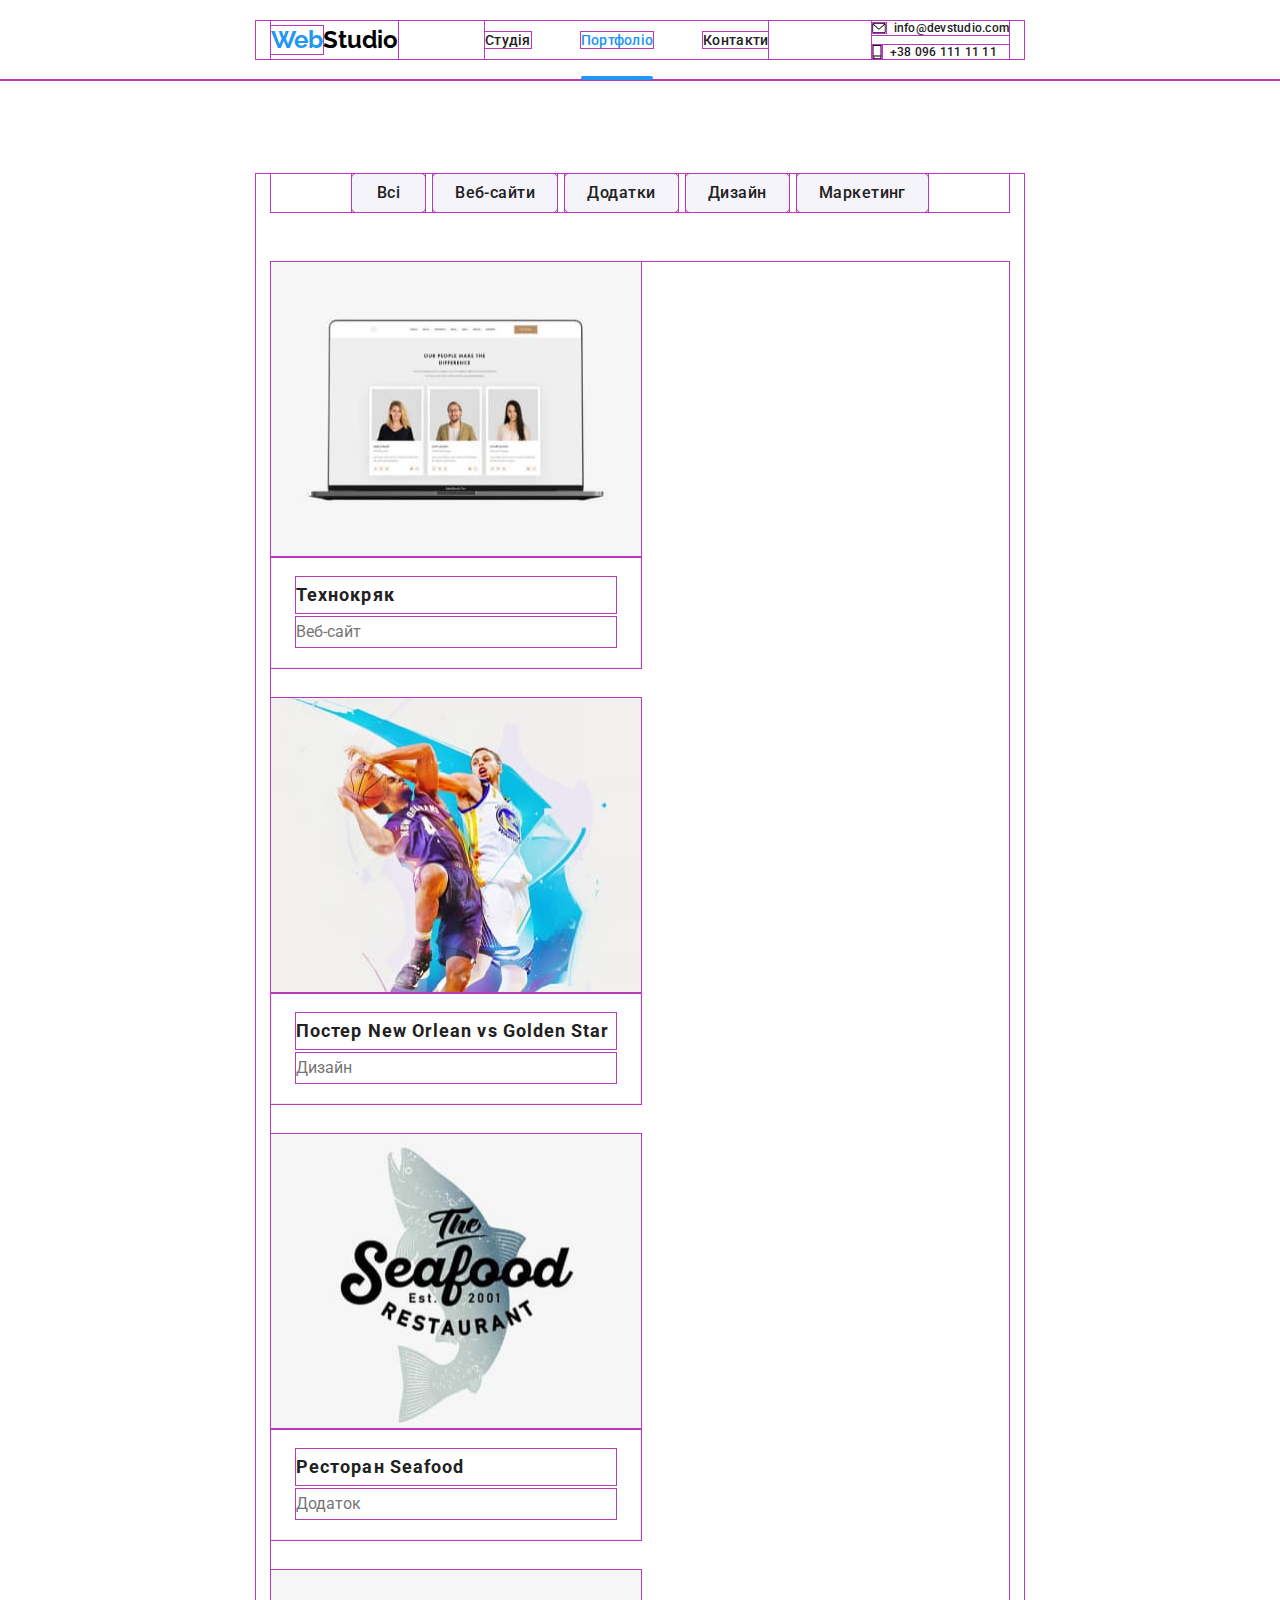
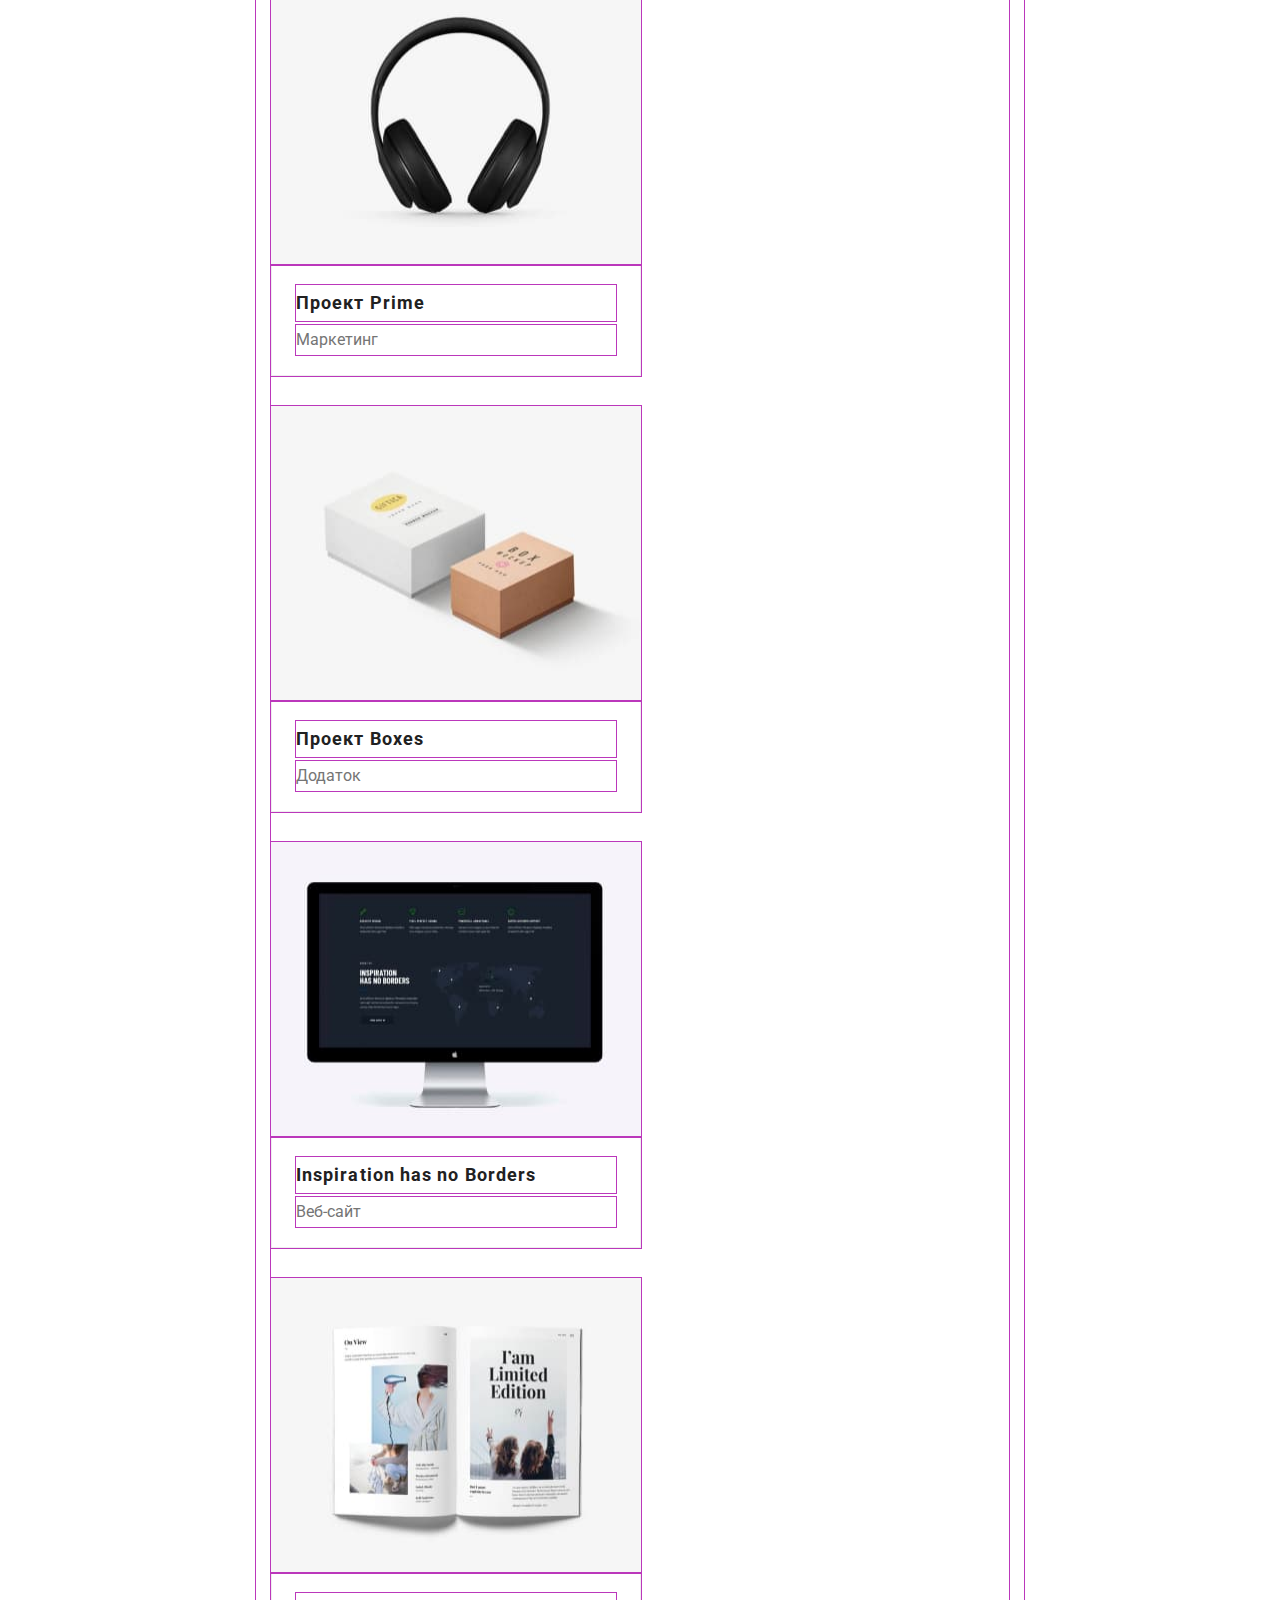
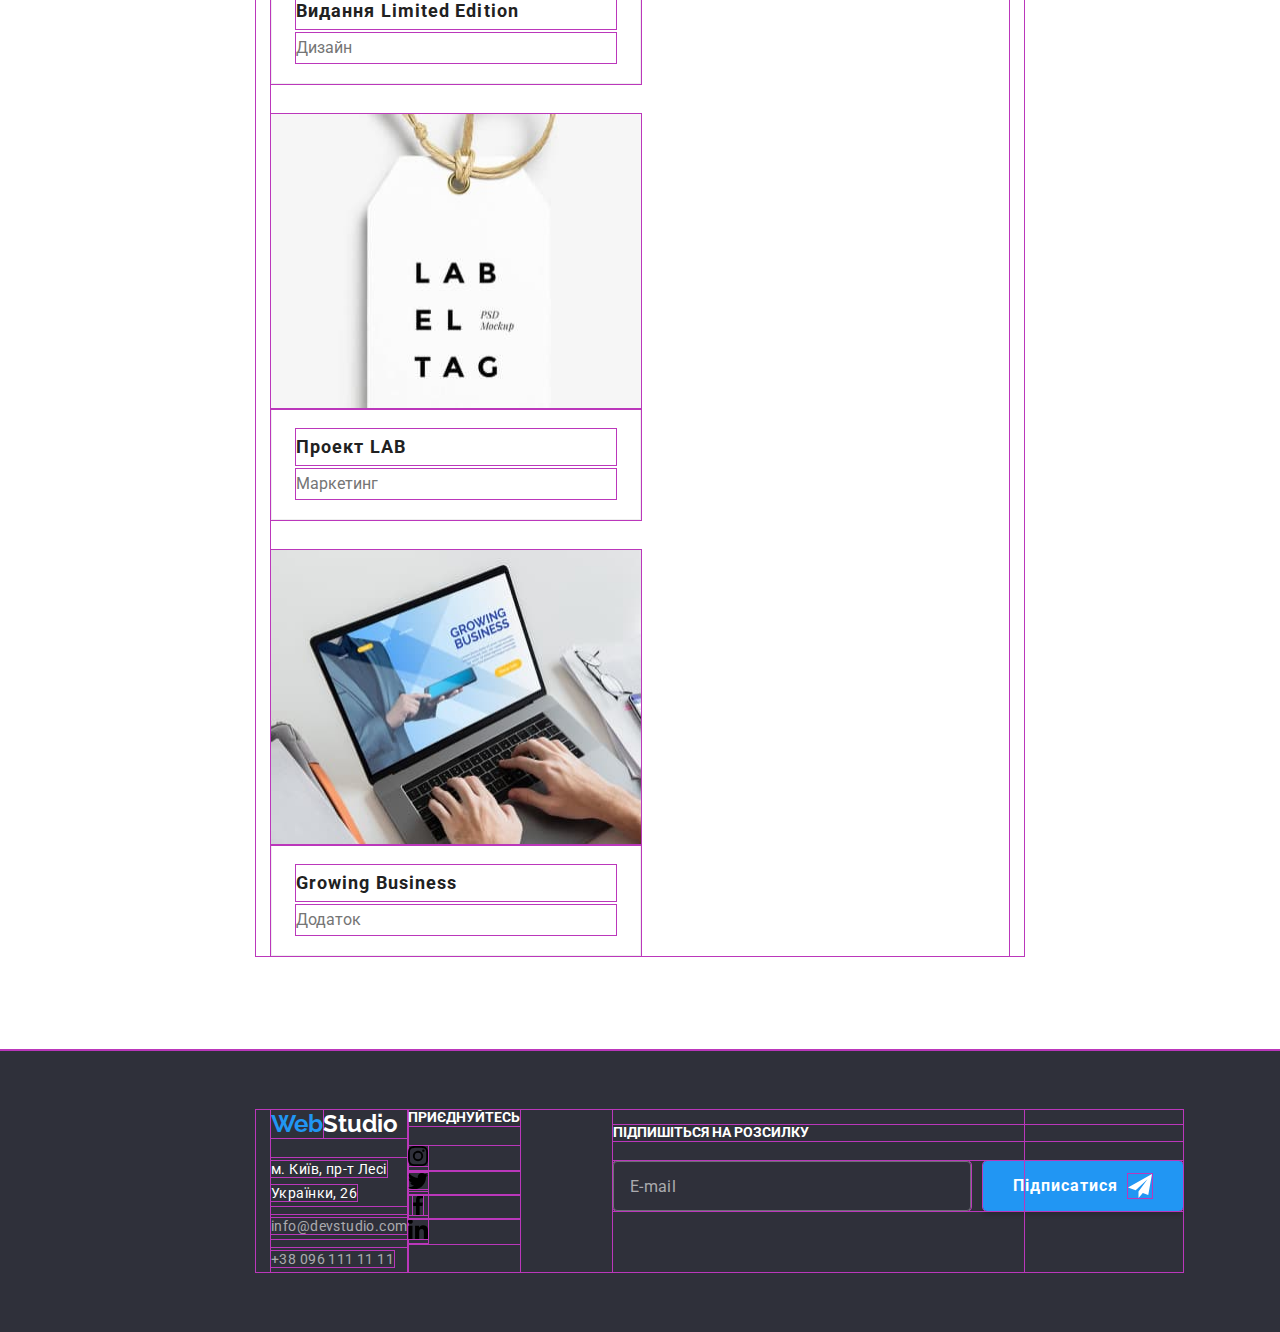
==== commit 37dabd20: "Header" ====
--- a/portfolio.html
+++ b/portfolio.html
@@ -18,13 +18,13 @@
 <body>
   <!-- Header -->
   <header class="header">
-    <div class="container">
+    <div class="container header__container">
+
       <nav class="header__nav">
         <a class="logo header__logo" href="./index.html"><span class="logo__acc">Web</span>Studio</a>
-
-        <ul class="list navigation">
+        <ul class="list navigation header__navigation">
           <li class="navigation__item">
-            <a class="link" href="./index.html">Студія</a>
+            <a class="link " href="./index.html">Студія</a>
           </li>
           <li class="navigation__item">
             <a class="link link_active-page" href="./portfolio.html">Портфоліо</a>
@@ -37,24 +37,89 @@
 
       <ul class="list contacts">
         <li class="contacts__item">
-          <a class="link contacts__mail" href="mailto:info@devstudio.com">
-            <svg class="contacts__icon" width="16px" height="12px">
+          <a class="link contacts__mail header__contact-link" href="mailto:info@devstudio.com">
+            <svg class="icon-envelope contacts__icon icon-envelope_tablet">
               <use href="./imagies/icons.svg#icon-envelope"></use>
             </svg>
             info@devstudio.com
           </a>
         </li>
         <li class="contacts__item">
-          <a class="link contacts__tel" href="tel:+380961111111">
-            <svg class="contacts__icon" width="10px" height="16px">
-              <use href="./imagies/icons.svg#icon-smartphone"></use>
+          <a class="link contacts__tel header__contact-link" href="tel:+380961111111">
+            <svg class="icon-smartphone contacts__icon icon-smartphone_tablet">
+              <use href=" ./imagies/icons.svg#icon-smartphone"></use>
             </svg>
             +38 096 111 11 11</a>
         </li>
       </ul>
+
+      <button class="burger-menu-button js-open-menu" type="button">
+        <svg class="burger-icon" width="40px" height="40px">
+          <use href="./imagies/icons.svg#icon-burger"></use>
+        </svg>
+      </button>
+
+      <!-- Modal-menu -->
+      <div class="modal-menu js-menu-container" id="mobile-menu">
+        <div class="container modal-menu__container ">
+
+
+          <button class="modal-menu__close-button js-close-menu" type="button">
+            <svg class="modal-menu__close-icon" width="40px" height="40px">
+              <use href="./imagies/icons.svg#icon-close-menu"></use>
+            </svg>
+          </button>
+
+          <ul class="list navigation navigation_modal-menu">
+            <li class="navigation__item navigation__item_modal">
+              <a class="link link_active-page" href="./index.html">Студія</a>
+            </li>
+            <li class="navigation__item navigation__item_modal">
+              <a class="link" href="./portfolio.html">Портфоліо</a>
+            </li>
+            <li class="navigation__item navigation__item_modal">
+              <a class="link" href="">Контакти</a>
+            </li>
+          </ul>
+
+          <ul class="list contacts contacts_modal-menu">
+            <li class="contacts__item contacts__item_mobile">
+              <a class="link contacts__tel contacts__tel_acc" href="tel:+380961111111">
+                <svg class="contacts__icon" width="10px" height="16px">
+                  <use href="./imagies/icons.svg#icon-smartphone"></use>
+                </svg>
+                +38 096 111 11 11</a>
+            </li>
+
+            <li class="contacts__item contacts__item_mobile">
+              <a class="link contacts__mail" href="mailto:info@devstudio.com">
+                <svg class="contacts__icon" width="16px" height="12px">
+                  <use href="./imagies/icons.svg#icon-envelope"></use>
+                </svg>
+                info@devstudio.com
+              </a>
+            </li>
+
+          </ul>
+
+          <ul class="list modal-menu__social-network-list">
+            <li class="modal-menu__social-network-item">
+              <a class="link modal-menu__social-network-link" href="">Instagram</a>
+            </li>
+            <li class="modal-menu__social-network-item">
+              <a class="link modal-menu__social-network-link" href="">Twitter</a>
+            </li>
+            <li class="modal-menu__social-network-item">
+              <a class="link modal-menu__social-network-link" href="">Facebook</a>
+            </li>
+            <li class="modal-menu__social-network-item">
+              <a class="link modal-menu__social-network-link" href="">LinkedIn</a>
+            </li>
+          </ul>
+        </div>
+      </div>
     </div>
   </header>
-
   <!-- Main -->
   <main>
     <section class="section">
--- a/css/main.min.css
+++ b/css/main.min.css
@@ -1 +1 @@
-:root{--m-bcg-col: #fff;--alt-bcg-col: #f5f4fa;--whatwedo-bcg-col: rgba(47, 48, 58, 0.8);--f-bcg-col: #2f303a;--m-col: #212121;--alt-col: #757575;--acc-col: #2196f3;--logo-h-col: #000000;--logo-f-col: #fff;--hero-col: #fff;--btn-alt-col: #fff;--btn-hover-bcg-col: #188ce8;--foot-alph-col: rgba(255, 255, 255, 0.6);--card-bcg-col: #fff;--card-border-col: #eee;--card-over-bcg-col: rgba(33, 150, 243, 0.9);--header-border-col: #ececec;--icon-fill: #afb1b8;--backdrop-bcg-col: rgba(0, 0, 0, 0.2);--modal-border-col: rgba(33, 33, 33, 0.2);--modal-plhold-col: rgba(117, 117, 117, 0.5);--join-us-bcg-col: rgba(255, 255, 255, 0.3)}.link,.btn,.filter-list__item,.card{transition-property:color,background-color,box-shadow,fill,border,opacity,visibility;transition-duration:250ms;transition-timing-function:cubic-bezier(0.4, 0, 0.2, 1)}.modal-menu{transition-property:color,background-color,box-shadow,fill,border,opacity,visibility;transition-duration:250ms;transition-timing-function:cubic-bezier(0.4, 0, 0.2, 1)}h1,h2,h3,h4,h5,h6{margin:0}p{margin:0}body{font-family:"Roboto",sans-serif;color:var(--m-col);background-color:var(--m-bcg-col)}img{display:block;max-width:100%}.list{list-style-type:none;padding:0;margin:0}.link{text-decoration:none;color:var(--m-col)}button{line-height:0px;border:none;background:none;padding:0px}.contact-form__checkbox_visually-hiden,.filter-title_visually-hiden{position:absolute;width:1px;height:1px;margin:-1px;border:0;padding:0;white-space:nowrap;clip-path:inset(100%);clip:rect(0 0 0 0);overflow:hidden}.container{padding-left:15px;padding-right:15px;margin-left:auto;margin-right:auto}@media screen and (max-width: 767px){.container{max-width:480px}}@media screen and (min-width: 768px){.container{width:768px}}@media screen and (min-width: 1600px){.container{width:1200px}}.section{padding-top:94px;padding-bottom:94px}.section__title{margin-bottom:50px;font-size:36px;line-height:1.17;text-align:center;letter-spacing:.03em}*{outline:#bb37bb solid 1px}.header{display:flex;align-items:center;width:100vw;border-bottom:1px solid var(--header-border-col)}@media screen and (max-width: 767px){.header{position:relative;height:60px;padding:16px 0px}.header .header__container{display:flex;justify-content:space-between;flex-wrap:wrap;align-items:center;width:100%}.navigation{display:none}.contacts{display:none}}.logo{display:flex;font-family:"Raleway";font-weight:700;text-decoration:none;align-items:center}.header__logo{color:var(--logo-h-col)}.logo__acc{color:var(--acc-col)}.footer__logo{margin-bottom:20px}@media screen and (max-width: 1599px){.logo{font-size:24px;line-height:1.1741666667}}@media screen and (min-width: 1600px){.logo{font-size:26px;line-height:1.3830769231}}.modal-menu{opacity:0;visibility:hidden;top:0px;left:0px;position:fixed;z-index:1000;pointer-events:none;height:796px;width:100vw;margin-left:auto;margin-top:auto;background-color:var(--m-bcg-col);box-shadow:0 0 0 100vmax rgba(0,0,0,.5)}.modal-menu .contacts,.modal-menu .navigation_modal-menu{display:block}.is-open.modal-menu{opacity:1;visibility:visible;pointer-events:auto}.modal-menu__container{position:relative;padding:48px 40px;width:100vw;height:100%}.modal-menu__close-button{position:absolute;top:10px;right:15px}.navigation_modal-menu{font-weight:500;font-size:40px;line-height:1.175;text-align:left;letter-spacing:.02em}.navigation__item_modal{margin-bottom:32px}.navigation__item_modal:last-child{margin-bottom:38vh}.contacts__item_mobile{margin-bottom:32px;font-weight:500;font-size:24px;line-height:1.1666666667;letter-spacing:.02em}.contacts__item_mobile:last-child{margin-bottom:62px}.contacts__tel_acc{color:var(--acc-col)}.modal-menu__social-network-list{display:flex}.modal-menu__social-network-item{padding:0px 10px}.modal-menu__social-network-item:first-child{padding-left:0px}.modal-menu__social-network-item:last-child{padding-right:0px}.modal-menu__social-network-item:not(:last-child){border-right:1px solid var(--modal-border-col)}.modal-menu__social-network-link{font-weight:500;font-size:18px;line-height:1.2222222222;letter-spacing:.02em;color:var(--acc-col)}.btn{padding:10px;border:0;border-radius:4px;box-shadow:0px 4px 4px rgba(0,0,0,.15);font-family:inherit;font-weight:700;font-size:16px;line-height:1.88;color:var(--hero-col);background-color:var(--acc-col);text-align:center;letter-spacing:.06em}.btn:hover,.btn:focus{background-color:var(--btn-hover-bcg-col);cursor:pointer}.footer{padding-top:60px;padding-bottom:60px;background-color:var(--f-bcg-col)}.footer .container{display:flex}.footer__title{display:block;color:var(--logo-f-col);margin-bottom:20px;text-transform:uppercase;font-size:14px;line-height:1.14;font-weight:700}.link:hover,.link:focus{color:var(--acc-col)}.address-info__item:not(:last-child){margin-bottom:9px}.footer__logo,.address-info__data{color:var(--logo-f-col)}.address-info__list{font-style:normal;font-size:14px;line-height:1.7;letter-spacing:.03em}.address-info__data_contact{color:var(--foot-alph-col)}.newsletter{width:570px;padding-top:15px;margin-left:93px}.newsletter__input{padding:15px 16px;width:358px;height:50px;background-color:rgba(0,0,0,0);border:1px solid var(--join-us-bcg-col);border-radius:4px;font-size:16px;line-height:1.25;letter-spacing:.03em;color:#fff}.newsletter__input::placeholder{font-size:16px;line-height:1.25;letter-spacing:.03em;color:var(--foot-alph-col)}.newsletter__box{display:flex;gap:12px}.newsletter__btn{display:flex;justify-content:center;align-items:center;min-width:200px;height:50px}.newsletter__icon{margin-left:10px}.filter-list{display:flex;flex-basis:575px;margin-bottom:50px;column-gap:8px;justify-content:center}.filter-list__item{padding:6px 22px;min-width:73px;font-family:inherit;font-weight:500;font-size:16px;line-height:1.6;text-align:center;letter-spacing:.03em;background-color:var(--alt-bcg-col);color:var(--m-col);border:none;border-radius:4px}.filter-list__item:hover,.filter-list__item:focus{background-color:var(--acc-col);box-shadow:0px 3px 1px rgba(0,0,0,.1),0px 1px 2px rgba(0,0,0,.08),0px 2px 2px rgba(0,0,0,.12);color:var(--btn-alt-col);cursor:pointer}.card-list{display:flex;flex-wrap:wrap;column-gap:30px;row-gap:30px}.card{background-color:var(--card-bcg-col)}.card:hover,.card:focus{box-shadow:0px 1px 1px rgba(0,0,0,.12),0px 4px 4px rgba(0,0,0,.06),1px 4px 6px rgba(0,0,0,.16)}.card__link:hover,.card__link:focus{color:inherit}.card__link:hover .card__overlay,.card__link:hover .card__overlay,.card__link:focus .card__overlay,.card__link:focus .card__overlay{transform:translate(0, 0)}.card__description{padding:20px 24px;border:1px solid var(--card-border-col);border-top:none}.card__title{font-size:18px;line-height:2;letter-spacing:.06em;margin-bottom:4px}.card__type{font-size:16px;line-height:1.88;color:var(--alt-col)}.card__box{overflow:hidden;position:relative}.card__overlay{position:absolute;width:100%;height:100%;padding:63px 24px;top:0;left:0;background-color:var(--card-over-bcg-col);color:var(--hero-col);font-size:18px;line-height:1.56;letter-spacing:.03em;overflow:auto;transform:translate(0, 100%);transition-property:transform;transition-duration:250ms;transition-timing-function:cubic-bezier(0.4, 0, 0.2, 1)}.backdrop{position:fixed;top:0;left:0;width:100%;height:100%;z-index:100;transition-property:opacity,transform,visibility;transition-timing-function:cubic-bezier(0.4, 0, 0.2, 1);transition-duration:250ms;background-color:var(--backdrop-bcg-col)}.backdrop_is-hidden{opacity:0;visibility:hidden;pointer-events:none;transform:scale(-100%)}.modal{width:528px;height:581px;position:relative;top:50%;left:50%;transform:translate(-50%, -50%);background-color:var(--card-bcg-col);box-shadow:0px 1px 3px rgba(0,0,0,.12),0px 1px 1px rgba(0,0,0,.14),0px 2px 1px rgba(0,0,0,.2);border-radius:4px}.close-button{position:absolute;top:10px;right:10px;width:30px;height:30px;padding:0px;background-color:var(--card-bcg-col);border:1px solid rgba(0,0,0,.1);border-radius:50%;transition-property:fill;transition-duration:250ms;transition-timing-function:cubic-bezier(0.4, 0, 0.2, 1);cursor:pointer}.close-button:hover,.close-button:focus{fill:var(--acc-col)}.close-button__icon{display:block;margin-left:auto;margin-right:auto}.contact-form{display:flex;flex-direction:column;padding:40px}.contact-form__title{margin-bottom:12px;font-weight:700;font-size:20px;line-height:1.15;text-align:center;letter-spacing:.03em}.contact-form__input-label{margin-bottom:4px;color:var(--alt-col);font-size:12px;line-height:1.17;letter-spacing:.01em}.contact-form__input-icon{position:relative;margin-bottom:10px}.contact-form__svg{position:absolute;top:50%;left:12px;transform:translateY(-50%);transition-property:fill;transition-duration:250ms;transition-timing-function:cubic-bezier(0.4, 0, 0.2, 1);pointer-events:none}.contact-form__input{height:40px;width:100%;padding-left:42px;outline:none;border:1px solid var(--modal-border-col);border-radius:4px;font-size:16px;transition-property:border-color;transition-duration:250ms;transition-timing-function:cubic-bezier(0.4, 0, 0.2, 1)}.contact-form__input:focus{border-color:var(--acc-col)}.contact-form__input:focus+.contact-form__svg{fill:var(--acc-col)}.contact-form__textarea{height:120px;margin-bottom:20px;padding:16px 12px;outline:none;border:1px solid var(--modal-border-col);border-radius:4px;resize:none;transition-property:border-color;transition-duration:250ms;transition-timing-function:cubic-bezier(0.4, 0, 0.2, 1)}.contact-form__textarea:focus{border-color:var(--acc-col)}.contact-form__textarea::placeholder{font-size:12px;line-height:1.16;letter-spacing:.01em;color:var(--modal-plhold-col)}.contact-form__checkbox-label{display:flex;align-items:center;margin-bottom:30px;font-size:14px;line-height:1.7;letter-spacing:.03em;color:var(--alt-col)}.contact-form__checkbox-label .terms{color:var(--acc-col)}.contact-form__fake-checkbox{display:flex;justify-content:center;align-items:center;margin-right:8px;width:16px;height:15px;border:2px solid var(--m-col);border-radius:2px;transition-property:border-color,background-color;transition-duration:250ms;transition-timing-function:cubic-bezier(0.4, 0, 0.2, 1)}.contact-form__fake-checkbox:hover{cursor:pointer}.contact-form__checkbox:checked+.contact-form__fake-checkbox{background-color:var(--acc-col);border-color:rgba(0,0,0,0);background-image:url(../imagies/svgicons/check.svg);background-repeat:no-repeat;background-size:contain;background-position:center}.contact-form__checkbox:focus+.contact-form__fake-checkbox{border-color:var(--acc-col)}.contact-form__submit{min-width:200px;height:50px;margin-left:auto;margin-right:auto}/*# sourceMappingURL=main.min.css.map */+:root{--m-bcg-col: #fff;--alt-bcg-col: #f5f4fa;--whatwedo-bcg-col: rgba(47, 48, 58, 0.8);--f-bcg-col: #2f303a;--m-col: #212121;--alt-col: #757575;--acc-col: #2196f3;--logo-h-col: #000000;--logo-f-col: #fff;--hero-col: #fff;--btn-alt-col: #fff;--btn-hover-bcg-col: #188ce8;--foot-alph-col: rgba(255, 255, 255, 0.6);--card-bcg-col: #fff;--card-border-col: #eee;--card-over-bcg-col: rgba(33, 150, 243, 0.9);--header-border-col: #ececec;--icon-fill: #afb1b8;--backdrop-bcg-col: rgba(0, 0, 0, 0.2);--modal-border-col: rgba(33, 33, 33, 0.2);--modal-plhold-col: rgba(117, 117, 117, 0.5);--join-us-bcg-col: rgba(255, 255, 255, 0.3)}.link,.modal-menu,.contacts__icon,.header__contact-link{transition-property:color,background-color,box-shadow,fill,border,opacity,visibility;transition-duration:250ms;transition-timing-function:cubic-bezier(0.4, 0, 0.2, 1)}h1,h2,h3,h4,h5,h6{margin:0}p{margin:0}body{font-family:"Roboto",sans-serif;color:var(--m-col);background-color:var(--m-bcg-col)}img{display:block;max-width:100%}.list{list-style-type:none;padding:0;margin:0}.link{text-decoration:none;color:var(--m-col)}button{line-height:0px;border:none;background:none;padding:0px}.contact-form__checkbox_visually-hiden,.filter-title_visually-hiden{position:absolute;width:1px;height:1px;margin:-1px;border:0;padding:0;white-space:nowrap;clip-path:inset(100%);clip:rect(0 0 0 0);overflow:hidden}.container{padding-left:15px;padding-right:15px;margin-left:auto;margin-right:auto}@media screen and (max-width: 767px){.container{max-width:480px}}@media screen and (min-width: 768px){.container{width:768px}}@media screen and (min-width: 1600px){.container{width:1200px}}.section{padding-top:94px;padding-bottom:94px}.section__title{margin-bottom:50px;font-size:36px;line-height:1.17;text-align:center;letter-spacing:.03em}*{outline:#bb37bb solid 1px}.header{width:100vw;border-bottom:1px solid var(--header-border-col)}.header__container{display:flex;justify-content:space-between}.header__contact-link{display:flex;align-items:center}.header__contact-link:hover .contacts__icon,.header__contact-link:focus .contacts__icon{fill:var(--acc-col)}.contacts__icon{line-height:0px}@media screen and (max-width: 767px){.header{position:relative;height:60px;padding:16px 0px}.header__container{flex-wrap:wrap;align-items:center;width:100%}.navigation{display:none}.contacts{display:none}}@media screen and (min-width: 768px){.header{height:80px;padding-top:21px}.burger-menu-button{display:none}.header__nav{display:flex}.header__navigation{display:flex;align-items:center;margin-left:87px;font-weight:500;font-size:14px;line-height:1.1428571429;letter-spacing:.02em}.navigation__item{display:block}.navigation__item:not(:last-child){margin-right:50px}.link_active-page{color:var(--acc-col);position:relative}.link_active-page::after{display:block;position:absolute;bottom:-32px;width:100%;height:4px;background-color:var(--acc-col);border-radius:2px;content:""}.contacts{font-weight:500;font-size:12px;line-height:1.1666666667;letter-spacing:.02em;color:var(--alt-col)}.contacts__item:not(:last-child){margin-bottom:10px}.contacts__tel{display:flex;align-items:center}.icon-envelope_tablet{width:14px;height:10px;margin-right:8px}.icon-smartphone_tablet{width:10px;height:14px;margin-right:8px}}@media screen and (min-width: 1600px){.contacts{display:flex;align-items:center;font-size:14px;line-height:1.1714285714;letter-spacing:.02em}.contacts__item:not(:last-child){margin-bottom:0px;margin-right:30px}.icon-envelope_tablet{width:16px;height:12px;margin-right:10px}.icon-smartphone_tablet{width:10px;height:16px;margin-right:10px}}.logo{display:flex;font-family:"Raleway";font-weight:700;text-decoration:none;align-items:center}.header__logo{color:var(--logo-h-col)}.logo__acc{color:var(--acc-col)}.footer__logo{margin-bottom:20px}@media screen and (max-width: 1599px){.logo{font-size:24px;line-height:1.1741666667}}@media screen and (min-width: 1600px){.logo{font-size:26px;line-height:1.3830769231}}.modal-menu{opacity:0;visibility:hidden;top:0px;left:0px;position:fixed;z-index:1000;pointer-events:none;height:796px;width:100vw;margin-left:auto;margin-top:auto;background-color:var(--m-bcg-col);box-shadow:0 0 0 100vmax rgba(0,0,0,.5)}.modal-menu .contacts,.modal-menu .navigation_modal-menu{display:block}.is-open.modal-menu{opacity:1;visibility:visible;pointer-events:auto}.modal-menu__container{position:relative;padding:48px 40px;width:100vw;height:100%}.modal-menu__close-button{position:absolute;top:10px;right:15px}.navigation_modal-menu{font-weight:500;font-size:40px;line-height:1.175;text-align:left;letter-spacing:.02em}.navigation__item_modal{margin-bottom:32px}.navigation__item_modal:last-child{margin-bottom:38vh}.contacts__item_mobile{margin-bottom:32px;font-weight:500;font-size:24px;line-height:1.1666666667;letter-spacing:.02em}.contacts__item_mobile:last-child{margin-bottom:62px}.contacts__tel_acc{color:var(--acc-col)}.modal-menu__social-network-list{display:flex;flex-wrap:wrap}.modal-menu__social-network-item{padding:0px 10px}.modal-menu__social-network-item:first-child{padding-left:0px}.modal-menu__social-network-item:last-child{padding-right:0px}.modal-menu__social-network-item:not(:last-child){border-right:1px solid var(--modal-border-col)}.modal-menu__social-network-link{font-weight:500;font-size:18px;line-height:1.2222222222;letter-spacing:.02em;color:var(--acc-col)}.btn{padding:10px;border:0;border-radius:4px;box-shadow:0px 4px 4px rgba(0,0,0,.15);font-family:inherit;font-weight:700;font-size:16px;line-height:1.88;color:var(--hero-col);background-color:var(--acc-col);text-align:center;letter-spacing:.06em}.btn:hover,.btn:focus{background-color:var(--btn-hover-bcg-col);cursor:pointer}.footer{padding-top:60px;padding-bottom:60px;background-color:var(--f-bcg-col)}.footer .container{display:flex}.footer__title{display:block;color:var(--logo-f-col);margin-bottom:20px;text-transform:uppercase;font-size:14px;line-height:1.14;font-weight:700}.link:hover,.link:focus{color:var(--acc-col)}.address-info__item:not(:last-child){margin-bottom:9px}.footer__logo,.address-info__data{color:var(--logo-f-col)}.address-info__list{font-style:normal;font-size:14px;line-height:1.7;letter-spacing:.03em}.address-info__data_contact{color:var(--foot-alph-col)}.newsletter{width:570px;padding-top:15px;margin-left:93px}.newsletter__input{padding:15px 16px;width:358px;height:50px;background-color:rgba(0,0,0,0);border:1px solid var(--join-us-bcg-col);border-radius:4px;font-size:16px;line-height:1.25;letter-spacing:.03em;color:#fff}.newsletter__input::placeholder{font-size:16px;line-height:1.25;letter-spacing:.03em;color:var(--foot-alph-col)}.newsletter__box{display:flex;gap:12px}.newsletter__btn{display:flex;justify-content:center;align-items:center;min-width:200px;height:50px}.newsletter__icon{margin-left:10px}.filter-list{display:flex;flex-basis:575px;margin-bottom:50px;column-gap:8px;justify-content:center}.filter-list__item{padding:6px 22px;min-width:73px;font-family:inherit;font-weight:500;font-size:16px;line-height:1.6;text-align:center;letter-spacing:.03em;background-color:var(--alt-bcg-col);color:var(--m-col);border:none;border-radius:4px}.filter-list__item:hover,.filter-list__item:focus{background-color:var(--acc-col);box-shadow:0px 3px 1px rgba(0,0,0,.1),0px 1px 2px rgba(0,0,0,.08),0px 2px 2px rgba(0,0,0,.12);color:var(--btn-alt-col);cursor:pointer}.card-list{display:flex;flex-wrap:wrap;column-gap:30px;row-gap:30px}.card{background-color:var(--card-bcg-col)}.card:hover,.card:focus{box-shadow:0px 1px 1px rgba(0,0,0,.12),0px 4px 4px rgba(0,0,0,.06),1px 4px 6px rgba(0,0,0,.16)}.card__link:hover,.card__link:focus{color:inherit}.card__link:hover .card__overlay,.card__link:hover .card__overlay,.card__link:focus .card__overlay,.card__link:focus .card__overlay{transform:translate(0, 0)}.card__description{padding:20px 24px;border:1px solid var(--card-border-col);border-top:none}.card__title{font-size:18px;line-height:2;letter-spacing:.06em;margin-bottom:4px}.card__type{font-size:16px;line-height:1.88;color:var(--alt-col)}.card__box{overflow:hidden;position:relative}.card__overlay{position:absolute;width:100%;height:100%;padding:63px 24px;top:0;left:0;background-color:var(--card-over-bcg-col);color:var(--hero-col);font-size:18px;line-height:1.56;letter-spacing:.03em;overflow:auto;transform:translate(0, 100%);transition-property:transform;transition-duration:250ms;transition-timing-function:cubic-bezier(0.4, 0, 0.2, 1)}.backdrop{position:fixed;top:0;left:0;width:100%;height:100%;z-index:100;transition-property:opacity,transform,visibility;transition-timing-function:cubic-bezier(0.4, 0, 0.2, 1);transition-duration:250ms;background-color:var(--backdrop-bcg-col)}.backdrop_is-hidden{opacity:0;visibility:hidden;pointer-events:none;transform:scale(-100%)}.modal{width:528px;height:581px;position:relative;top:50%;left:50%;transform:translate(-50%, -50%);background-color:var(--card-bcg-col);box-shadow:0px 1px 3px rgba(0,0,0,.12),0px 1px 1px rgba(0,0,0,.14),0px 2px 1px rgba(0,0,0,.2);border-radius:4px}.close-button{position:absolute;top:10px;right:10px;width:30px;height:30px;padding:0px;background-color:var(--card-bcg-col);border:1px solid rgba(0,0,0,.1);border-radius:50%;transition-property:fill;transition-duration:250ms;transition-timing-function:cubic-bezier(0.4, 0, 0.2, 1);cursor:pointer}.close-button:hover,.close-button:focus{fill:var(--acc-col)}.close-button__icon{display:block;margin-left:auto;margin-right:auto}.contact-form{display:flex;flex-direction:column;padding:40px}.contact-form__title{margin-bottom:12px;font-weight:700;font-size:20px;line-height:1.15;text-align:center;letter-spacing:.03em}.contact-form__input-label{margin-bottom:4px;color:var(--alt-col);font-size:12px;line-height:1.17;letter-spacing:.01em}.contact-form__input-icon{position:relative;margin-bottom:10px}.contact-form__svg{position:absolute;top:50%;left:12px;transform:translateY(-50%);transition-property:fill;transition-duration:250ms;transition-timing-function:cubic-bezier(0.4, 0, 0.2, 1);pointer-events:none}.contact-form__input{height:40px;width:100%;padding-left:42px;outline:none;border:1px solid var(--modal-border-col);border-radius:4px;font-size:16px;transition-property:border-color;transition-duration:250ms;transition-timing-function:cubic-bezier(0.4, 0, 0.2, 1)}.contact-form__input:focus{border-color:var(--acc-col)}.contact-form__input:focus+.contact-form__svg{fill:var(--acc-col)}.contact-form__textarea{height:120px;margin-bottom:20px;padding:16px 12px;outline:none;border:1px solid var(--modal-border-col);border-radius:4px;resize:none;transition-property:border-color;transition-duration:250ms;transition-timing-function:cubic-bezier(0.4, 0, 0.2, 1)}.contact-form__textarea:focus{border-color:var(--acc-col)}.contact-form__textarea::placeholder{font-size:12px;line-height:1.16;letter-spacing:.01em;color:var(--modal-plhold-col)}.contact-form__checkbox-label{display:flex;align-items:center;margin-bottom:30px;font-size:14px;line-height:1.7;letter-spacing:.03em;color:var(--alt-col)}.contact-form__checkbox-label .terms{color:var(--acc-col)}.contact-form__fake-checkbox{display:flex;justify-content:center;align-items:center;margin-right:8px;width:16px;height:15px;border:2px solid var(--m-col);border-radius:2px;transition-property:border-color,background-color;transition-duration:250ms;transition-timing-function:cubic-bezier(0.4, 0, 0.2, 1)}.contact-form__fake-checkbox:hover{cursor:pointer}.contact-form__checkbox:checked+.contact-form__fake-checkbox{background-color:var(--acc-col);border-color:rgba(0,0,0,0);background-image:url(../imagies/svgicons/check.svg);background-repeat:no-repeat;background-size:contain;background-position:center}.contact-form__checkbox:focus+.contact-form__fake-checkbox{border-color:var(--acc-col)}.contact-form__submit{min-width:200px;height:50px;margin-left:auto;margin-right:auto}/*# sourceMappingURL=main.min.css.map */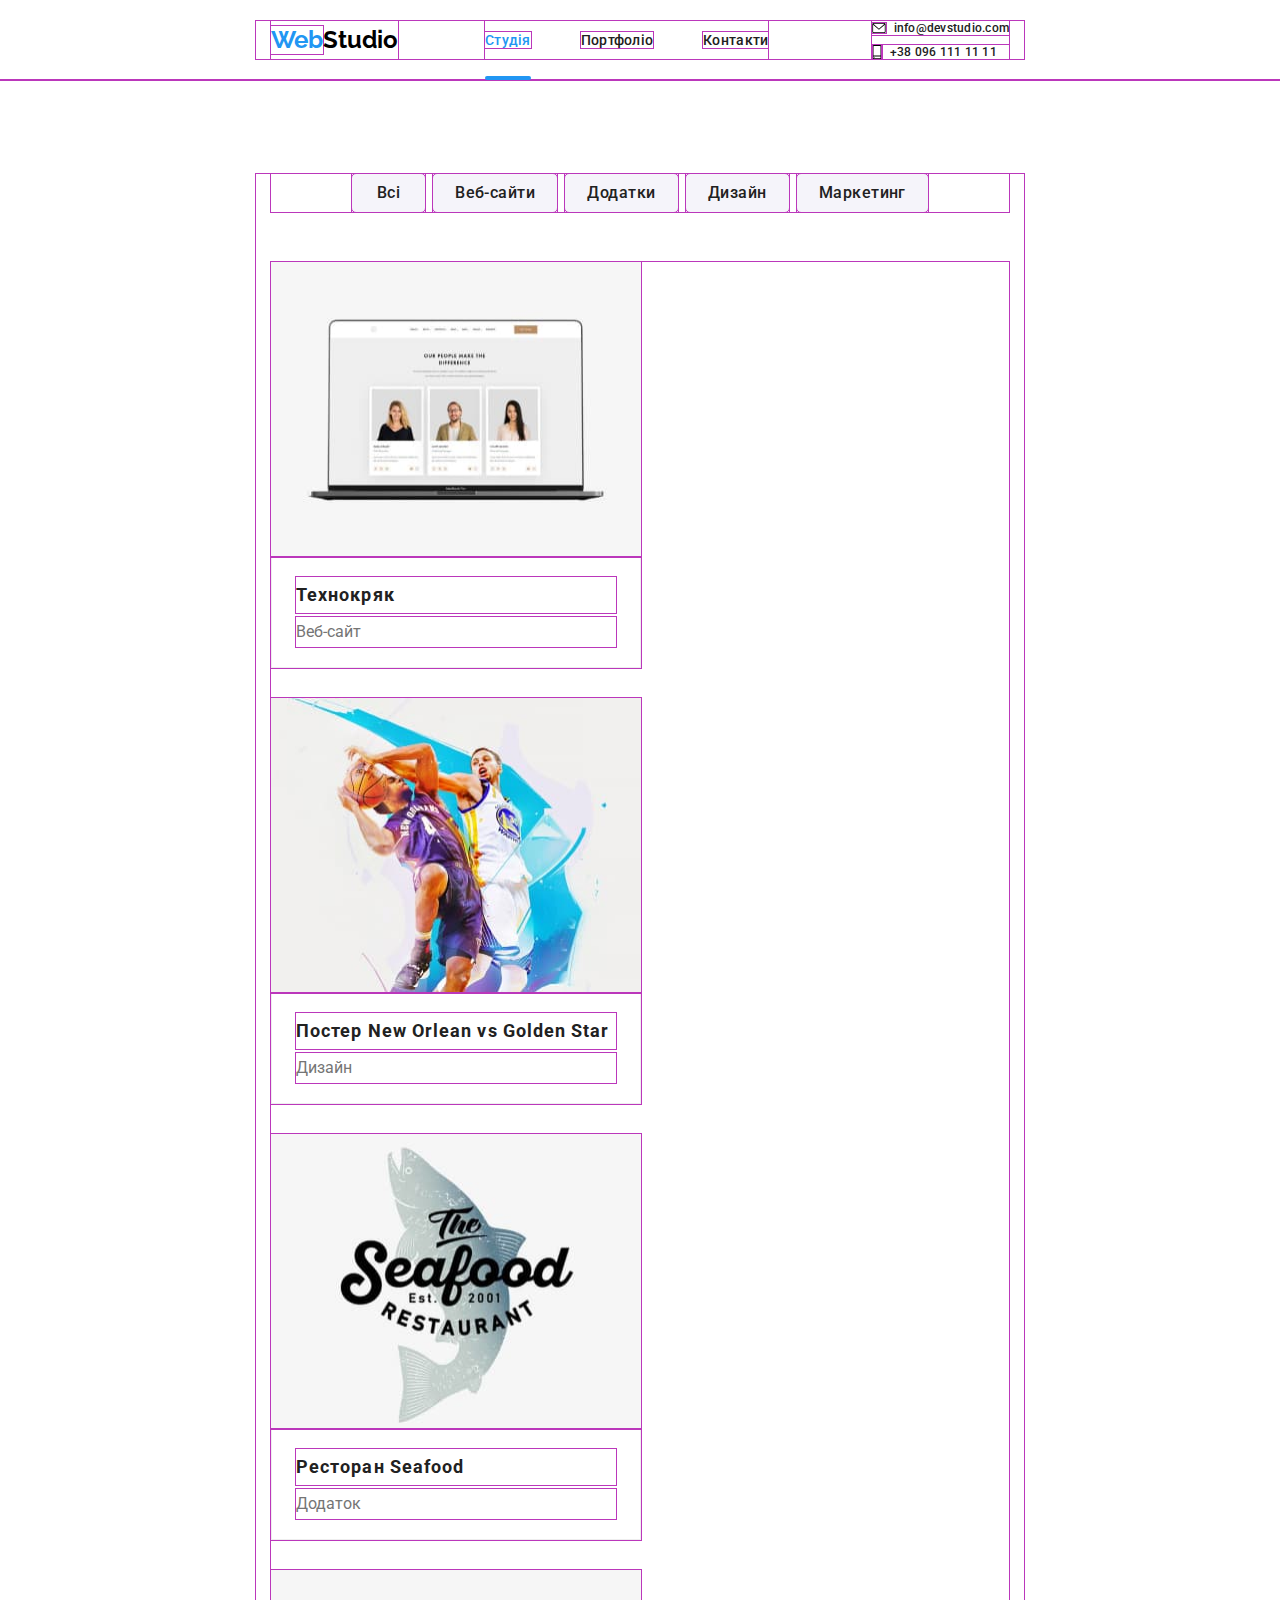
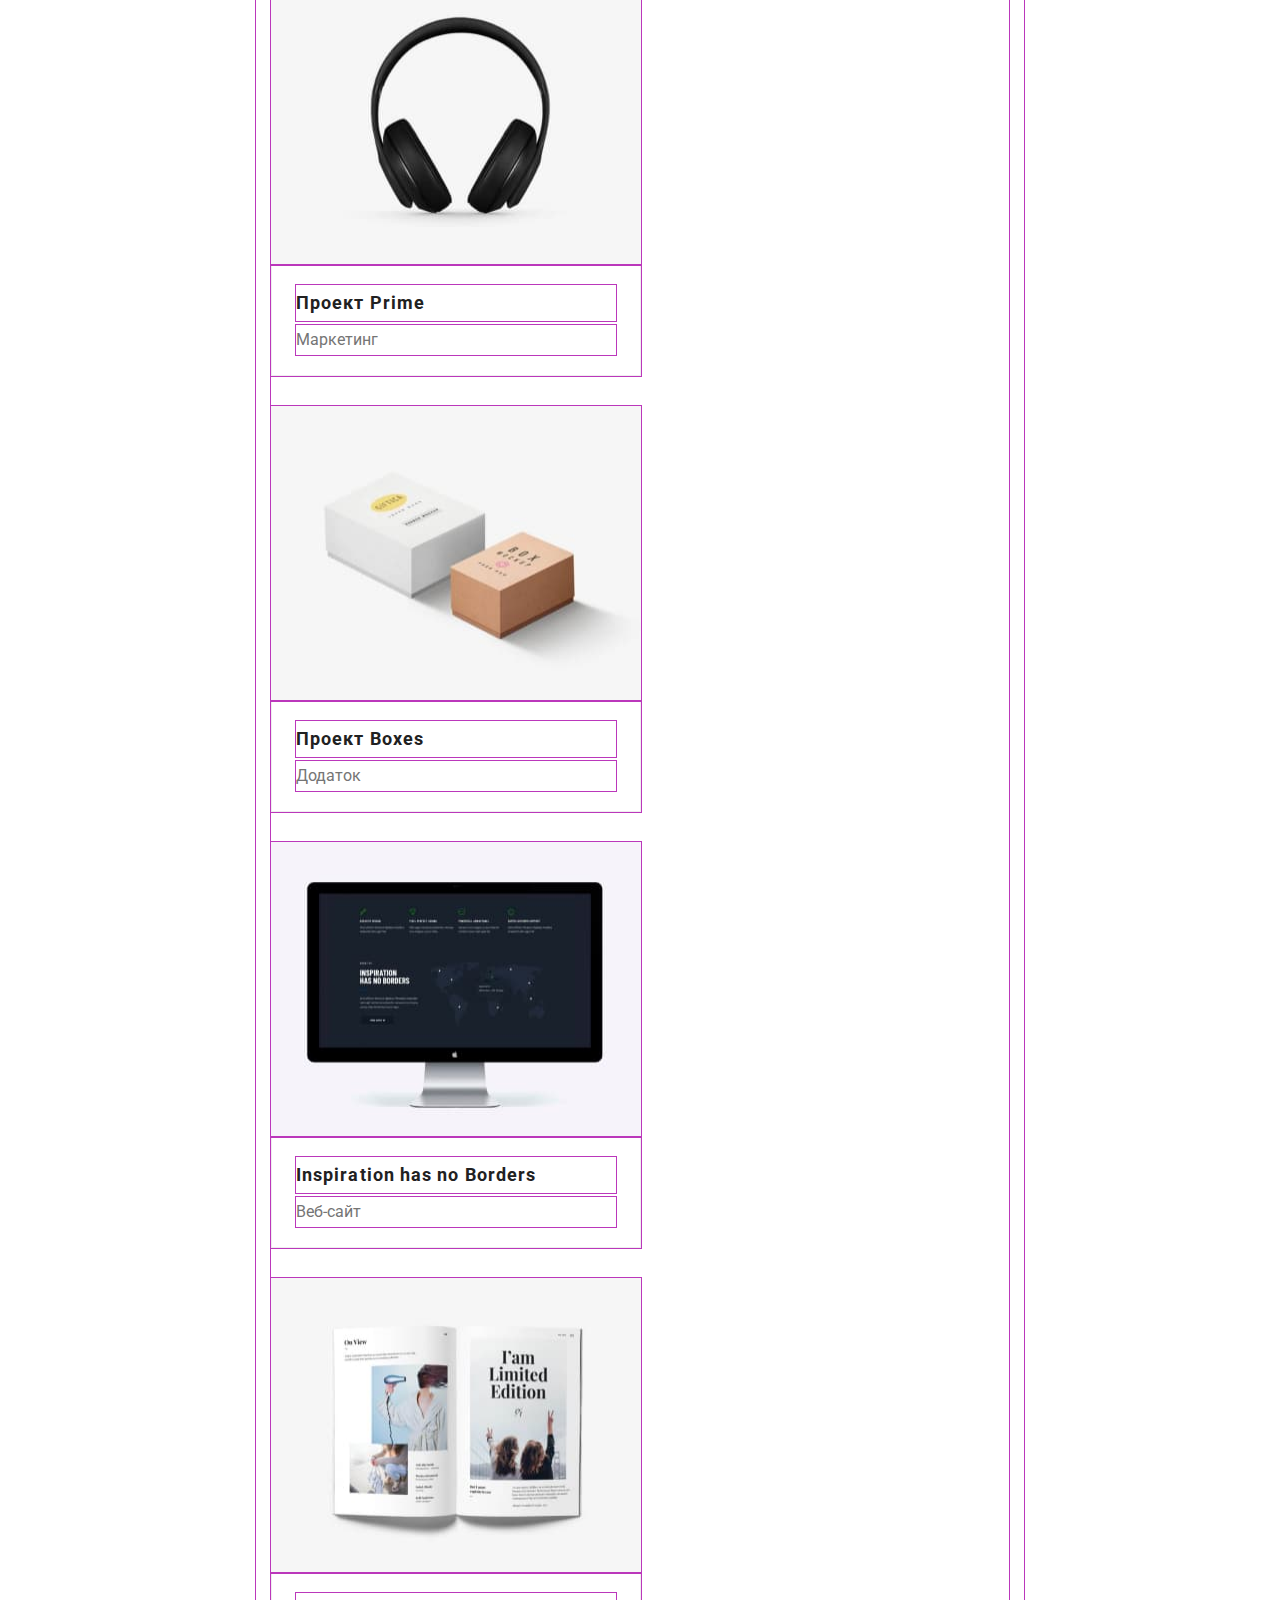
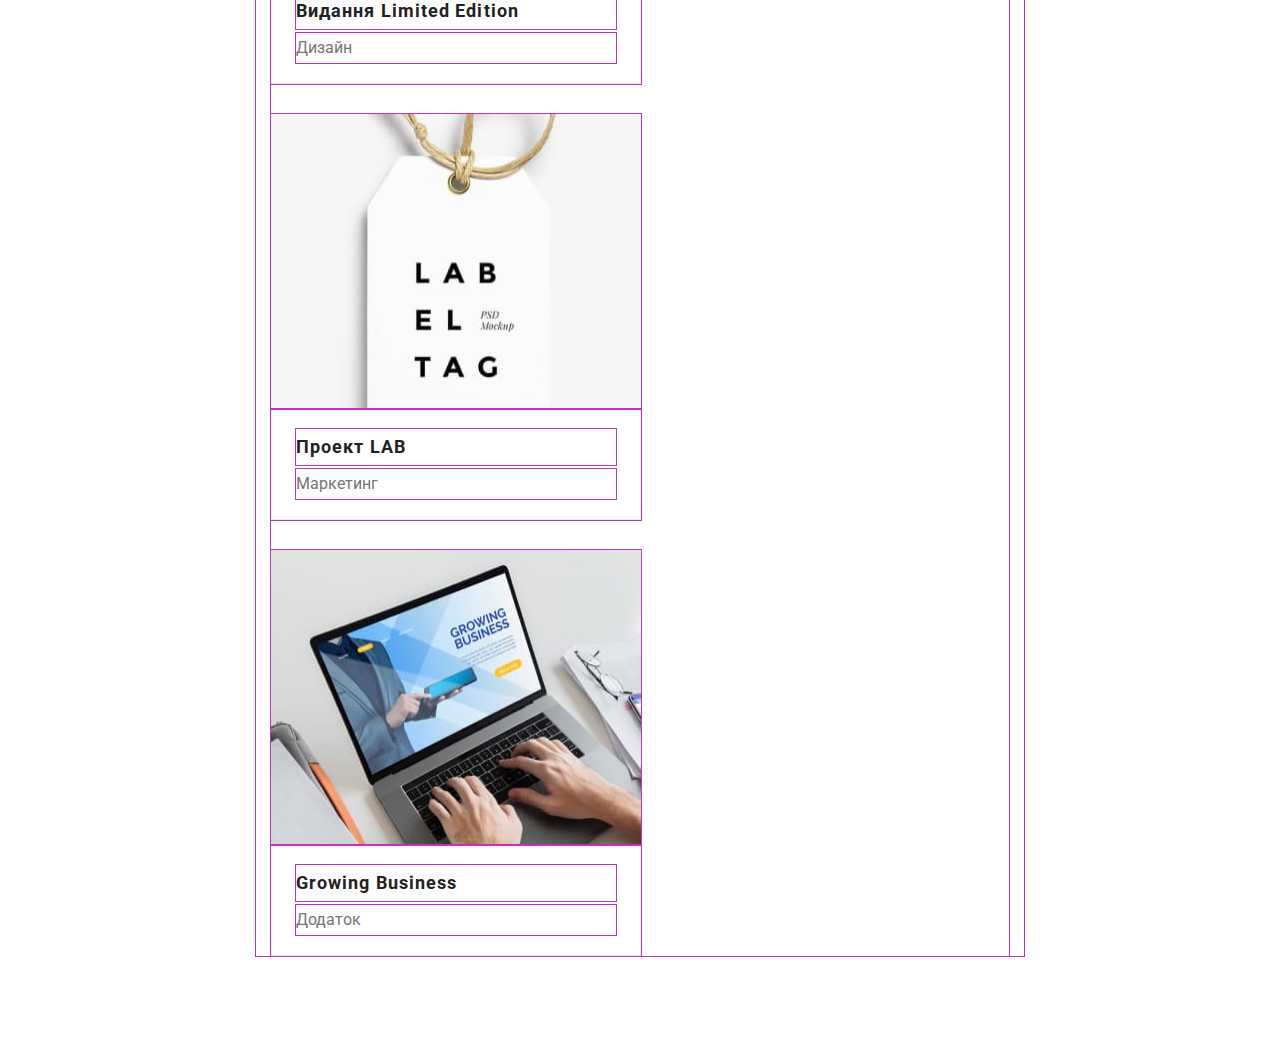
==== commit c924826c: "Hero" ====
--- a/portfolio.html
+++ b/portfolio.html
@@ -24,10 +24,10 @@
         <a class="logo header__logo" href="./index.html"><span class="logo__acc">Web</span>Studio</a>
         <ul class="list navigation header__navigation">
           <li class="navigation__item">
-            <a class="link " href="./index.html">Студія</a>
+            <a class="link link_active-page" href="./index.html">Студія</a>
           </li>
           <li class="navigation__item">
-            <a class="link link_active-page" href="./portfolio.html">Портфоліо</a>
+            <a class="link" href="./portfolio.html">Портфоліо</a>
           </li>
           <li class="navigation__item">
             <a class="link" href="">Контакти</a>
@@ -82,40 +82,42 @@
             </li>
           </ul>
 
-          <ul class="list contacts contacts_modal-menu">
-            <li class="contacts__item contacts__item_mobile">
-              <a class="link contacts__tel contacts__tel_acc" href="tel:+380961111111">
-                <svg class="contacts__icon" width="10px" height="16px">
-                  <use href="./imagies/icons.svg#icon-smartphone"></use>
-                </svg>
-                +38 096 111 11 11</a>
-            </li>
-
-            <li class="contacts__item contacts__item_mobile">
-              <a class="link contacts__mail" href="mailto:info@devstudio.com">
-                <svg class="contacts__icon" width="16px" height="12px">
-                  <use href="./imagies/icons.svg#icon-envelope"></use>
-                </svg>
-                info@devstudio.com
-              </a>
-            </li>
-
-          </ul>
-
-          <ul class="list modal-menu__social-network-list">
-            <li class="modal-menu__social-network-item">
-              <a class="link modal-menu__social-network-link" href="">Instagram</a>
-            </li>
-            <li class="modal-menu__social-network-item">
-              <a class="link modal-menu__social-network-link" href="">Twitter</a>
-            </li>
-            <li class="modal-menu__social-network-item">
-              <a class="link modal-menu__social-network-link" href="">Facebook</a>
-            </li>
-            <li class="modal-menu__social-network-item">
-              <a class="link modal-menu__social-network-link" href="">LinkedIn</a>
-            </li>
-          </ul>
+          <div class="modal-menu__contact-box">
+            <ul class="list contacts contacts_modal-menu">
+              <li class="contacts__item contacts__item_mobile">
+                <a class="link contacts__tel contacts__tel_acc" href="tel:+380961111111">
+                  <svg class="contacts__icon" width="10px" height="16px">
+                    <use href="./imagies/icons.svg#icon-smartphone"></use>
+                  </svg>
+                  +38 096 111 11 11</a>
+              </li>
+
+              <li class="contacts__item contacts__item_mobile">
+                <a class="link contacts__mail" href="mailto:info@devstudio.com">
+                  <svg class="contacts__icon" width="16px" height="12px">
+                    <use href="./imagies/icons.svg#icon-envelope"></use>
+                  </svg>
+                  info@devstudio.com
+                </a>
+              </li>
+
+            </ul>
+
+            <ul class="list modal-menu__social-network-list">
+              <li class="modal-menu__social-network-item">
+                <a class="link modal-menu__social-network-link" href="">Instagram</a>
+              </li>
+              <li class="modal-menu__social-network-item">
+                <a class="link modal-menu__social-network-link" href="">Twitter</a>
+              </li>
+              <li class="modal-menu__social-network-item">
+                <a class="link modal-menu__social-network-link" href="">Facebook</a>
+              </li>
+              <li class="modal-menu__social-network-item">
+                <a class="link modal-menu__social-network-link" href="">LinkedIn</a>
+              </li>
+            </ul>
+          </div>
         </div>
       </div>
     </div>
--- a/css/main.min.css
+++ b/css/main.min.css
@@ -1 +1 @@
-:root{--m-bcg-col: #fff;--alt-bcg-col: #f5f4fa;--whatwedo-bcg-col: rgba(47, 48, 58, 0.8);--f-bcg-col: #2f303a;--m-col: #212121;--alt-col: #757575;--acc-col: #2196f3;--logo-h-col: #000000;--logo-f-col: #fff;--hero-col: #fff;--btn-alt-col: #fff;--btn-hover-bcg-col: #188ce8;--foot-alph-col: rgba(255, 255, 255, 0.6);--card-bcg-col: #fff;--card-border-col: #eee;--card-over-bcg-col: rgba(33, 150, 243, 0.9);--header-border-col: #ececec;--icon-fill: #afb1b8;--backdrop-bcg-col: rgba(0, 0, 0, 0.2);--modal-border-col: rgba(33, 33, 33, 0.2);--modal-plhold-col: rgba(117, 117, 117, 0.5);--join-us-bcg-col: rgba(255, 255, 255, 0.3)}.link,.modal-menu,.contacts__icon,.header__contact-link{transition-property:color,background-color,box-shadow,fill,border,opacity,visibility;transition-duration:250ms;transition-timing-function:cubic-bezier(0.4, 0, 0.2, 1)}h1,h2,h3,h4,h5,h6{margin:0}p{margin:0}body{font-family:"Roboto",sans-serif;color:var(--m-col);background-color:var(--m-bcg-col)}img{display:block;max-width:100%}.list{list-style-type:none;padding:0;margin:0}.link{text-decoration:none;color:var(--m-col)}button{line-height:0px;border:none;background:none;padding:0px}.contact-form__checkbox_visually-hiden,.filter-title_visually-hiden{position:absolute;width:1px;height:1px;margin:-1px;border:0;padding:0;white-space:nowrap;clip-path:inset(100%);clip:rect(0 0 0 0);overflow:hidden}.container{padding-left:15px;padding-right:15px;margin-left:auto;margin-right:auto}@media screen and (max-width: 767px){.container{max-width:480px}}@media screen and (min-width: 768px){.container{width:768px}}@media screen and (min-width: 1600px){.container{width:1200px}}.section{padding-top:94px;padding-bottom:94px}.section__title{margin-bottom:50px;font-size:36px;line-height:1.17;text-align:center;letter-spacing:.03em}*{outline:#bb37bb solid 1px}.header{width:100vw;border-bottom:1px solid var(--header-border-col)}.header__container{display:flex;justify-content:space-between}.header__contact-link{display:flex;align-items:center}.header__contact-link:hover .contacts__icon,.header__contact-link:focus .contacts__icon{fill:var(--acc-col)}.contacts__icon{line-height:0px}@media screen and (max-width: 767px){.header{position:relative;height:60px;padding:16px 0px}.header__container{flex-wrap:wrap;align-items:center;width:100%}.navigation{display:none}.contacts{display:none}}@media screen and (min-width: 768px){.header{height:80px;padding-top:21px}.burger-menu-button{display:none}.header__nav{display:flex}.header__navigation{display:flex;align-items:center;margin-left:87px;font-weight:500;font-size:14px;line-height:1.1428571429;letter-spacing:.02em}.navigation__item{display:block}.navigation__item:not(:last-child){margin-right:50px}.link_active-page{color:var(--acc-col);position:relative}.link_active-page::after{display:block;position:absolute;bottom:-32px;width:100%;height:4px;background-color:var(--acc-col);border-radius:2px;content:""}.contacts{font-weight:500;font-size:12px;line-height:1.1666666667;letter-spacing:.02em;color:var(--alt-col)}.contacts__item:not(:last-child){margin-bottom:10px}.contacts__tel{display:flex;align-items:center}.icon-envelope_tablet{width:14px;height:10px;margin-right:8px}.icon-smartphone_tablet{width:10px;height:14px;margin-right:8px}}@media screen and (min-width: 1600px){.contacts{display:flex;align-items:center;font-size:14px;line-height:1.1714285714;letter-spacing:.02em}.contacts__item:not(:last-child){margin-bottom:0px;margin-right:30px}.icon-envelope_tablet{width:16px;height:12px;margin-right:10px}.icon-smartphone_tablet{width:10px;height:16px;margin-right:10px}}.logo{display:flex;font-family:"Raleway";font-weight:700;text-decoration:none;align-items:center}.header__logo{color:var(--logo-h-col)}.logo__acc{color:var(--acc-col)}.footer__logo{margin-bottom:20px}@media screen and (max-width: 1599px){.logo{font-size:24px;line-height:1.1741666667}}@media screen and (min-width: 1600px){.logo{font-size:26px;line-height:1.3830769231}}.modal-menu{opacity:0;visibility:hidden;top:0px;left:0px;position:fixed;z-index:1000;pointer-events:none;height:796px;width:100vw;margin-left:auto;margin-top:auto;background-color:var(--m-bcg-col);box-shadow:0 0 0 100vmax rgba(0,0,0,.5)}.modal-menu .contacts,.modal-menu .navigation_modal-menu{display:block}.is-open.modal-menu{opacity:1;visibility:visible;pointer-events:auto}.modal-menu__container{position:relative;padding:48px 40px;width:100vw;height:100%}.modal-menu__close-button{position:absolute;top:10px;right:15px}.navigation_modal-menu{font-weight:500;font-size:40px;line-height:1.175;text-align:left;letter-spacing:.02em}.navigation__item_modal{margin-bottom:32px}.navigation__item_modal:last-child{margin-bottom:38vh}.contacts__item_mobile{margin-bottom:32px;font-weight:500;font-size:24px;line-height:1.1666666667;letter-spacing:.02em}.contacts__item_mobile:last-child{margin-bottom:62px}.contacts__tel_acc{color:var(--acc-col)}.modal-menu__social-network-list{display:flex;flex-wrap:wrap}.modal-menu__social-network-item{padding:0px 10px}.modal-menu__social-network-item:first-child{padding-left:0px}.modal-menu__social-network-item:last-child{padding-right:0px}.modal-menu__social-network-item:not(:last-child){border-right:1px solid var(--modal-border-col)}.modal-menu__social-network-link{font-weight:500;font-size:18px;line-height:1.2222222222;letter-spacing:.02em;color:var(--acc-col)}.btn{padding:10px;border:0;border-radius:4px;box-shadow:0px 4px 4px rgba(0,0,0,.15);font-family:inherit;font-weight:700;font-size:16px;line-height:1.88;color:var(--hero-col);background-color:var(--acc-col);text-align:center;letter-spacing:.06em}.btn:hover,.btn:focus{background-color:var(--btn-hover-bcg-col);cursor:pointer}.footer{padding-top:60px;padding-bottom:60px;background-color:var(--f-bcg-col)}.footer .container{display:flex}.footer__title{display:block;color:var(--logo-f-col);margin-bottom:20px;text-transform:uppercase;font-size:14px;line-height:1.14;font-weight:700}.link:hover,.link:focus{color:var(--acc-col)}.address-info__item:not(:last-child){margin-bottom:9px}.footer__logo,.address-info__data{color:var(--logo-f-col)}.address-info__list{font-style:normal;font-size:14px;line-height:1.7;letter-spacing:.03em}.address-info__data_contact{color:var(--foot-alph-col)}.newsletter{width:570px;padding-top:15px;margin-left:93px}.newsletter__input{padding:15px 16px;width:358px;height:50px;background-color:rgba(0,0,0,0);border:1px solid var(--join-us-bcg-col);border-radius:4px;font-size:16px;line-height:1.25;letter-spacing:.03em;color:#fff}.newsletter__input::placeholder{font-size:16px;line-height:1.25;letter-spacing:.03em;color:var(--foot-alph-col)}.newsletter__box{display:flex;gap:12px}.newsletter__btn{display:flex;justify-content:center;align-items:center;min-width:200px;height:50px}.newsletter__icon{margin-left:10px}.filter-list{display:flex;flex-basis:575px;margin-bottom:50px;column-gap:8px;justify-content:center}.filter-list__item{padding:6px 22px;min-width:73px;font-family:inherit;font-weight:500;font-size:16px;line-height:1.6;text-align:center;letter-spacing:.03em;background-color:var(--alt-bcg-col);color:var(--m-col);border:none;border-radius:4px}.filter-list__item:hover,.filter-list__item:focus{background-color:var(--acc-col);box-shadow:0px 3px 1px rgba(0,0,0,.1),0px 1px 2px rgba(0,0,0,.08),0px 2px 2px rgba(0,0,0,.12);color:var(--btn-alt-col);cursor:pointer}.card-list{display:flex;flex-wrap:wrap;column-gap:30px;row-gap:30px}.card{background-color:var(--card-bcg-col)}.card:hover,.card:focus{box-shadow:0px 1px 1px rgba(0,0,0,.12),0px 4px 4px rgba(0,0,0,.06),1px 4px 6px rgba(0,0,0,.16)}.card__link:hover,.card__link:focus{color:inherit}.card__link:hover .card__overlay,.card__link:hover .card__overlay,.card__link:focus .card__overlay,.card__link:focus .card__overlay{transform:translate(0, 0)}.card__description{padding:20px 24px;border:1px solid var(--card-border-col);border-top:none}.card__title{font-size:18px;line-height:2;letter-spacing:.06em;margin-bottom:4px}.card__type{font-size:16px;line-height:1.88;color:var(--alt-col)}.card__box{overflow:hidden;position:relative}.card__overlay{position:absolute;width:100%;height:100%;padding:63px 24px;top:0;left:0;background-color:var(--card-over-bcg-col);color:var(--hero-col);font-size:18px;line-height:1.56;letter-spacing:.03em;overflow:auto;transform:translate(0, 100%);transition-property:transform;transition-duration:250ms;transition-timing-function:cubic-bezier(0.4, 0, 0.2, 1)}.backdrop{position:fixed;top:0;left:0;width:100%;height:100%;z-index:100;transition-property:opacity,transform,visibility;transition-timing-function:cubic-bezier(0.4, 0, 0.2, 1);transition-duration:250ms;background-color:var(--backdrop-bcg-col)}.backdrop_is-hidden{opacity:0;visibility:hidden;pointer-events:none;transform:scale(-100%)}.modal{width:528px;height:581px;position:relative;top:50%;left:50%;transform:translate(-50%, -50%);background-color:var(--card-bcg-col);box-shadow:0px 1px 3px rgba(0,0,0,.12),0px 1px 1px rgba(0,0,0,.14),0px 2px 1px rgba(0,0,0,.2);border-radius:4px}.close-button{position:absolute;top:10px;right:10px;width:30px;height:30px;padding:0px;background-color:var(--card-bcg-col);border:1px solid rgba(0,0,0,.1);border-radius:50%;transition-property:fill;transition-duration:250ms;transition-timing-function:cubic-bezier(0.4, 0, 0.2, 1);cursor:pointer}.close-button:hover,.close-button:focus{fill:var(--acc-col)}.close-button__icon{display:block;margin-left:auto;margin-right:auto}.contact-form{display:flex;flex-direction:column;padding:40px}.contact-form__title{margin-bottom:12px;font-weight:700;font-size:20px;line-height:1.15;text-align:center;letter-spacing:.03em}.contact-form__input-label{margin-bottom:4px;color:var(--alt-col);font-size:12px;line-height:1.17;letter-spacing:.01em}.contact-form__input-icon{position:relative;margin-bottom:10px}.contact-form__svg{position:absolute;top:50%;left:12px;transform:translateY(-50%);transition-property:fill;transition-duration:250ms;transition-timing-function:cubic-bezier(0.4, 0, 0.2, 1);pointer-events:none}.contact-form__input{height:40px;width:100%;padding-left:42px;outline:none;border:1px solid var(--modal-border-col);border-radius:4px;font-size:16px;transition-property:border-color;transition-duration:250ms;transition-timing-function:cubic-bezier(0.4, 0, 0.2, 1)}.contact-form__input:focus{border-color:var(--acc-col)}.contact-form__input:focus+.contact-form__svg{fill:var(--acc-col)}.contact-form__textarea{height:120px;margin-bottom:20px;padding:16px 12px;outline:none;border:1px solid var(--modal-border-col);border-radius:4px;resize:none;transition-property:border-color;transition-duration:250ms;transition-timing-function:cubic-bezier(0.4, 0, 0.2, 1)}.contact-form__textarea:focus{border-color:var(--acc-col)}.contact-form__textarea::placeholder{font-size:12px;line-height:1.16;letter-spacing:.01em;color:var(--modal-plhold-col)}.contact-form__checkbox-label{display:flex;align-items:center;margin-bottom:30px;font-size:14px;line-height:1.7;letter-spacing:.03em;color:var(--alt-col)}.contact-form__checkbox-label .terms{color:var(--acc-col)}.contact-form__fake-checkbox{display:flex;justify-content:center;align-items:center;margin-right:8px;width:16px;height:15px;border:2px solid var(--m-col);border-radius:2px;transition-property:border-color,background-color;transition-duration:250ms;transition-timing-function:cubic-bezier(0.4, 0, 0.2, 1)}.contact-form__fake-checkbox:hover{cursor:pointer}.contact-form__checkbox:checked+.contact-form__fake-checkbox{background-color:var(--acc-col);border-color:rgba(0,0,0,0);background-image:url(../imagies/svgicons/check.svg);background-repeat:no-repeat;background-size:contain;background-position:center}.contact-form__checkbox:focus+.contact-form__fake-checkbox{border-color:var(--acc-col)}.contact-form__submit{min-width:200px;height:50px;margin-left:auto;margin-right:auto}/*# sourceMappingURL=main.min.css.map */+:root{--m-bcg-col: #fff;--alt-bcg-col: #f5f4fa;--whatwedo-bcg-col: rgba(47, 48, 58, 0.8);--f-bcg-col: #2f303a;--m-col: #212121;--alt-col: #757575;--acc-col: #2196f3;--logo-h-col: #000000;--logo-f-col: #fff;--hero-col: #fff;--btn-alt-col: #fff;--btn-hover-bcg-col: #188ce8;--foot-alph-col: rgba(255, 255, 255, 0.6);--card-bcg-col: #fff;--card-border-col: #eee;--card-over-bcg-col: rgba(33, 150, 243, 0.9);--header-border-col: #ececec;--icon-fill: #afb1b8;--backdrop-bcg-col: rgba(0, 0, 0, 0.2);--modal-border-col: rgba(33, 33, 33, 0.2);--modal-plhold-col: rgba(117, 117, 117, 0.5);--join-us-bcg-col: rgba(255, 255, 255, 0.3)}.link,.modal-menu,.contacts__icon,.header__contact-link{transition-property:color,background-color,box-shadow,fill,border,opacity,visibility;transition-duration:250ms;transition-timing-function:cubic-bezier(0.4, 0, 0.2, 1)}@media screen and (min-width: 320px){html,body{overflow-x:hiden}}h1,h2,h3,h4,h5,h6{margin:0}p{margin:0}body{font-family:"Roboto",sans-serif;color:var(--m-col);background-color:var(--m-bcg-col)}img{display:block;max-width:100%}.list{list-style-type:none;padding:0;margin:0}.link{text-decoration:none;color:var(--m-col)}button{line-height:0px;border:none;background:none;padding:0px}.contact-form__checkbox_visually-hiden,.filter-title_visually-hiden{position:absolute;width:1px;height:1px;margin:-1px;border:0;padding:0;white-space:nowrap;clip-path:inset(100%);clip:rect(0 0 0 0);overflow:hidden}.container{padding-left:15px;padding-right:15px;margin-left:auto;margin-right:auto}@media screen and (max-width: 767px){.container{max-width:480px}}@media screen and (min-width: 768px){.container{width:768px}}@media screen and (min-width: 1600px){.container{width:1200px}}.section{padding-top:94px;padding-bottom:94px}.section__title{margin-bottom:50px;font-size:36px;line-height:1.17;text-align:center;letter-spacing:.03em}*{outline:#bb37bb solid 1px}.header{width:100vw;border-bottom:1px solid var(--header-border-col)}.header__container{display:flex;justify-content:space-between}.header__contact-link{display:flex;align-items:center}.header__contact-link:hover .contacts__icon,.header__contact-link:focus .contacts__icon{fill:var(--acc-col)}.contacts__icon{line-height:0px}@media screen and (max-width: 767px){.header{position:relative;height:60px;padding:16px 0px}.header__container{flex-wrap:wrap;align-items:center;width:100%}.navigation{display:none}.contacts{display:none}}@media screen and (min-width: 768px){.header{height:80px;padding-top:21px}.burger-menu-button{display:none}.header__nav{display:flex}.header__navigation{display:flex;align-items:center;margin-left:87px;font-weight:500;font-size:14px;line-height:1.1428571429;letter-spacing:.02em}.navigation__item{display:block}.navigation__item:not(:last-child){margin-right:50px}.link_active-page{color:var(--acc-col);position:relative}.link_active-page::after{display:block;position:absolute;bottom:-32px;width:100%;height:4px;background-color:var(--acc-col);border-radius:2px;content:""}.contacts{font-weight:500;font-size:12px;line-height:1.1666666667;letter-spacing:.02em;color:var(--alt-col)}.contacts__item:not(:last-child){margin-bottom:10px}.contacts__tel{display:flex;align-items:center}.icon-envelope_tablet{width:14px;height:10px;margin-right:8px}.icon-smartphone_tablet{width:10px;height:14px;margin-right:8px}}@media screen and (min-width: 1600px){.contacts{display:flex;align-items:center;font-size:14px;line-height:1.1714285714;letter-spacing:.02em}.contacts__item:not(:last-child){margin-bottom:0px;margin-right:30px}.icon-envelope_tablet{width:16px;height:12px;margin-right:10px}.icon-smartphone_tablet{width:10px;height:16px;margin-right:10px}}.logo{display:flex;font-family:"Raleway";font-weight:700;text-decoration:none;align-items:center}.header__logo{color:var(--logo-h-col)}.logo__acc{color:var(--acc-col)}.footer__logo{margin-bottom:20px}@media screen and (max-width: 1599px){.logo{font-size:24px;line-height:1.1741666667}}@media screen and (min-width: 1600px){.logo{font-size:26px;line-height:1.3830769231}}.modal-menu{opacity:0;visibility:hidden;top:0px;left:0px;position:fixed;z-index:1000;pointer-events:none;height:100vh;width:100vw;margin-left:auto;margin-top:auto;background-color:var(--m-bcg-col);box-shadow:0 0 0 100vmax rgba(0,0,0,.5)}.modal-menu .contacts,.modal-menu .navigation_modal-menu{display:block}.is-open.modal-menu{opacity:1;visibility:visible;pointer-events:auto}.modal-menu__container{display:flex;flex-direction:column;justify-content:space-between;position:relative;padding:48px 40px;width:100vw;height:100%}.modal-menu__close-button{position:absolute;top:10px;right:15px}.navigation_modal-menu{font-weight:500;font-size:40px;line-height:1.175;text-align:left;letter-spacing:.02em}.navigation__item_modal{margin-bottom:32px}.navigation__item_modal:last-child{margin-bottom:auto}.contacts__item_mobile{margin-bottom:32px;font-weight:500;font-size:24px;line-height:1.1666666667;letter-spacing:.02em}.contacts__item_mobile:last-child{margin-bottom:64px}.contacts__tel_acc{color:var(--acc-col)}.modal-menu__social-network-list{display:flex;flex-wrap:wrap}.modal-menu__social-network-item{padding:0px 10px;margin-bottom:10px}.modal-menu__social-network-item:first-child{padding-left:0px}.modal-menu__social-network-item:last-child{padding-right:0px}.modal-menu__social-network-item:not(:last-child){border-right:1px solid var(--modal-border-col)}.modal-menu__social-network-link{font-weight:500;font-size:18px;line-height:1.2222222222;letter-spacing:.02em;color:var(--acc-col)}.hero{width:100vw;max-width:480px;padding:118px 60px;margin-left:auto;margin-right:auto;color:var(--hero-col);background-color:var(--f-bcg-col);background-size:cover;text-align:center}.hero__title{width:100%;max-width:360px;margin-left:auto;margin-right:auto;margin-bottom:30px;font-size:26px;line-height:1.6153846154;font-weight:900;text-align:center;letter-spacing:.06em;text-transform:uppercase}.hero__btn{padding:10px 24px}@media screen and (max-width: 320px){.hero__btn{word-wrap:break-word}}@media screen and (max-width: 767px){.hero{background-image:linear-gradient(to top, rgba(47, 48, 58, 0.4), rgba(47, 48, 58, 0.4)),url(../../imagies/hero/hero-480.jpg)}}@media screen and (max-width: 767px)and (min-device-pixel-ratio: 2),screen and (max-width: 767px)and (min-resolution: 192dpi),screen and (max-width: 767px)and (min-resolution: 2dppx){.hero{background-image:url("../../imagies/hero/hero-480@2x.jpg")}}@media screen and (min-width: 768px){.hero{max-width:768px;max-height:400px;padding-top:118px;padding-bottom:118px;background-image:linear-gradient(to top, rgba(47, 48, 58, 0.4), rgba(47, 48, 58, 0.4)),url(../../imagies/hero/hero-768.jpg)}}@media screen and (min-width: 768px)and (min-device-pixel-ratio: 2),screen and (min-width: 768px)and (min-resolution: 192dpi),screen and (min-width: 768px)and (min-resolution: 2dppx){.hero{background-image:url("../../imagies/hero/hero-768@2x.jpg")}}@media screen and (min-width: 1200px){.hero{max-width:1600px;max-height:600px;padding-top:200px;padding-bottom:200px;background-image:linear-gradient(to top, rgba(47, 48, 58, 0.4), rgba(47, 48, 58, 0.4)),url(../../imagies/hero/hero-1600.jpg)}}@media screen and (min-width: 1200px)and (min-device-pixel-ratio: 2),screen and (min-width: 1200px)and (min-resolution: 192dpi),screen and (min-width: 1200px)and (min-resolution: 2dppx){.hero{background-image:url("../../imagies/hero/hero-1600@2x.jpg")}}@media screen and (min-width: 1200px){.hero__title{width:100%;max-width:696px;font-size:44px;line-height:1.3636363636}}@media screen and (min-width: 1200px){.hero__btn{padding:10px 32px}}.btn{border:0;border-radius:4px;box-shadow:0px 4px 4px rgba(0,0,0,.15);font-family:inherit;font-weight:700;font-size:16px;line-height:1.875;color:var(--hero-col);background-color:var(--acc-col);text-align:center;letter-spacing:.06em}.btn:hover,.btn:focus{background-color:var(--btn-hover-bcg-col);cursor:pointer}.footer{display:none;padding-top:60px;padding-bottom:60px;background-color:var(--f-bcg-col)}.footer .container{display:flex}.footer__title{display:block;color:var(--logo-f-col);margin-bottom:20px;text-transform:uppercase;font-size:14px;line-height:1.14;font-weight:700}.link:hover,.link:focus{color:var(--acc-col)}.filter-list{display:flex;flex-basis:575px;margin-bottom:50px;column-gap:8px;justify-content:center}.filter-list__item{padding:6px 22px;min-width:73px;font-family:inherit;font-weight:500;font-size:16px;line-height:1.6;text-align:center;letter-spacing:.03em;background-color:var(--alt-bcg-col);color:var(--m-col);border:none;border-radius:4px}.filter-list__item:hover,.filter-list__item:focus{background-color:var(--acc-col);box-shadow:0px 3px 1px rgba(0,0,0,.1),0px 1px 2px rgba(0,0,0,.08),0px 2px 2px rgba(0,0,0,.12);color:var(--btn-alt-col);cursor:pointer}.card-list{display:flex;flex-wrap:wrap;column-gap:30px;row-gap:30px}.card{background-color:var(--card-bcg-col)}.card:hover,.card:focus{box-shadow:0px 1px 1px rgba(0,0,0,.12),0px 4px 4px rgba(0,0,0,.06),1px 4px 6px rgba(0,0,0,.16)}.card__link:hover,.card__link:focus{color:inherit}.card__link:hover .card__overlay,.card__link:hover .card__overlay,.card__link:focus .card__overlay,.card__link:focus .card__overlay{transform:translate(0, 0)}.card__description{padding:20px 24px;border:1px solid var(--card-border-col);border-top:none}.card__title{font-size:18px;line-height:2;letter-spacing:.06em;margin-bottom:4px}.card__type{font-size:16px;line-height:1.88;color:var(--alt-col)}.card__box{overflow:hidden;position:relative}.card__overlay{position:absolute;width:100%;height:100%;padding:63px 24px;top:0;left:0;background-color:var(--card-over-bcg-col);color:var(--hero-col);font-size:18px;line-height:1.56;letter-spacing:.03em;overflow:auto;transform:translate(0, 100%);transition-property:transform;transition-duration:250ms;transition-timing-function:cubic-bezier(0.4, 0, 0.2, 1)}.backdrop{position:fixed;top:0;left:0;width:100%;height:100%;z-index:100;transition-property:opacity,transform,visibility;transition-timing-function:cubic-bezier(0.4, 0, 0.2, 1);transition-duration:250ms;background-color:var(--backdrop-bcg-col)}.backdrop_is-hidden{opacity:0;visibility:hidden;pointer-events:none;transform:scale(-100%)}.modal{width:528px;height:581px;position:relative;top:50%;left:50%;transform:translate(-50%, -50%);background-color:var(--card-bcg-col);box-shadow:0px 1px 3px rgba(0,0,0,.12),0px 1px 1px rgba(0,0,0,.14),0px 2px 1px rgba(0,0,0,.2);border-radius:4px}.close-button{position:absolute;top:10px;right:10px;width:30px;height:30px;padding:0px;background-color:var(--card-bcg-col);border:1px solid rgba(0,0,0,.1);border-radius:50%;transition-property:fill;transition-duration:250ms;transition-timing-function:cubic-bezier(0.4, 0, 0.2, 1);cursor:pointer}.close-button:hover,.close-button:focus{fill:var(--acc-col)}.close-button__icon{display:block;margin-left:auto;margin-right:auto}.contact-form{display:flex;flex-direction:column;padding:40px}.contact-form__title{margin-bottom:12px;font-weight:700;font-size:20px;line-height:1.15;text-align:center;letter-spacing:.03em}.contact-form__input-label{margin-bottom:4px;color:var(--alt-col);font-size:12px;line-height:1.17;letter-spacing:.01em}.contact-form__input-icon{position:relative;margin-bottom:10px}.contact-form__svg{position:absolute;top:50%;left:12px;transform:translateY(-50%);transition-property:fill;transition-duration:250ms;transition-timing-function:cubic-bezier(0.4, 0, 0.2, 1);pointer-events:none}.contact-form__input{height:40px;width:100%;padding-left:42px;outline:none;border:1px solid var(--modal-border-col);border-radius:4px;font-size:16px;transition-property:border-color;transition-duration:250ms;transition-timing-function:cubic-bezier(0.4, 0, 0.2, 1)}.contact-form__input:focus{border-color:var(--acc-col)}.contact-form__input:focus+.contact-form__svg{fill:var(--acc-col)}.contact-form__textarea{height:120px;margin-bottom:20px;padding:16px 12px;outline:none;border:1px solid var(--modal-border-col);border-radius:4px;resize:none;transition-property:border-color;transition-duration:250ms;transition-timing-function:cubic-bezier(0.4, 0, 0.2, 1)}.contact-form__textarea:focus{border-color:var(--acc-col)}.contact-form__textarea::placeholder{font-size:12px;line-height:1.16;letter-spacing:.01em;color:var(--modal-plhold-col)}.contact-form__checkbox-label{display:flex;align-items:center;margin-bottom:30px;font-size:14px;line-height:1.7;letter-spacing:.03em;color:var(--alt-col)}.contact-form__checkbox-label .terms{color:var(--acc-col)}.contact-form__fake-checkbox{display:flex;justify-content:center;align-items:center;margin-right:8px;width:16px;height:15px;border:2px solid var(--m-col);border-radius:2px;transition-property:border-color,background-color;transition-duration:250ms;transition-timing-function:cubic-bezier(0.4, 0, 0.2, 1)}.contact-form__fake-checkbox:hover{cursor:pointer}.contact-form__checkbox:checked+.contact-form__fake-checkbox{background-color:var(--acc-col);border-color:rgba(0,0,0,0);background-image:url(../imagies/svgicons/check.svg);background-repeat:no-repeat;background-size:contain;background-position:center}.contact-form__checkbox:focus+.contact-form__fake-checkbox{border-color:var(--acc-col)}.contact-form__submit{min-width:200px;height:50px;margin-left:auto;margin-right:auto}/*# sourceMappingURL=main.min.css.map */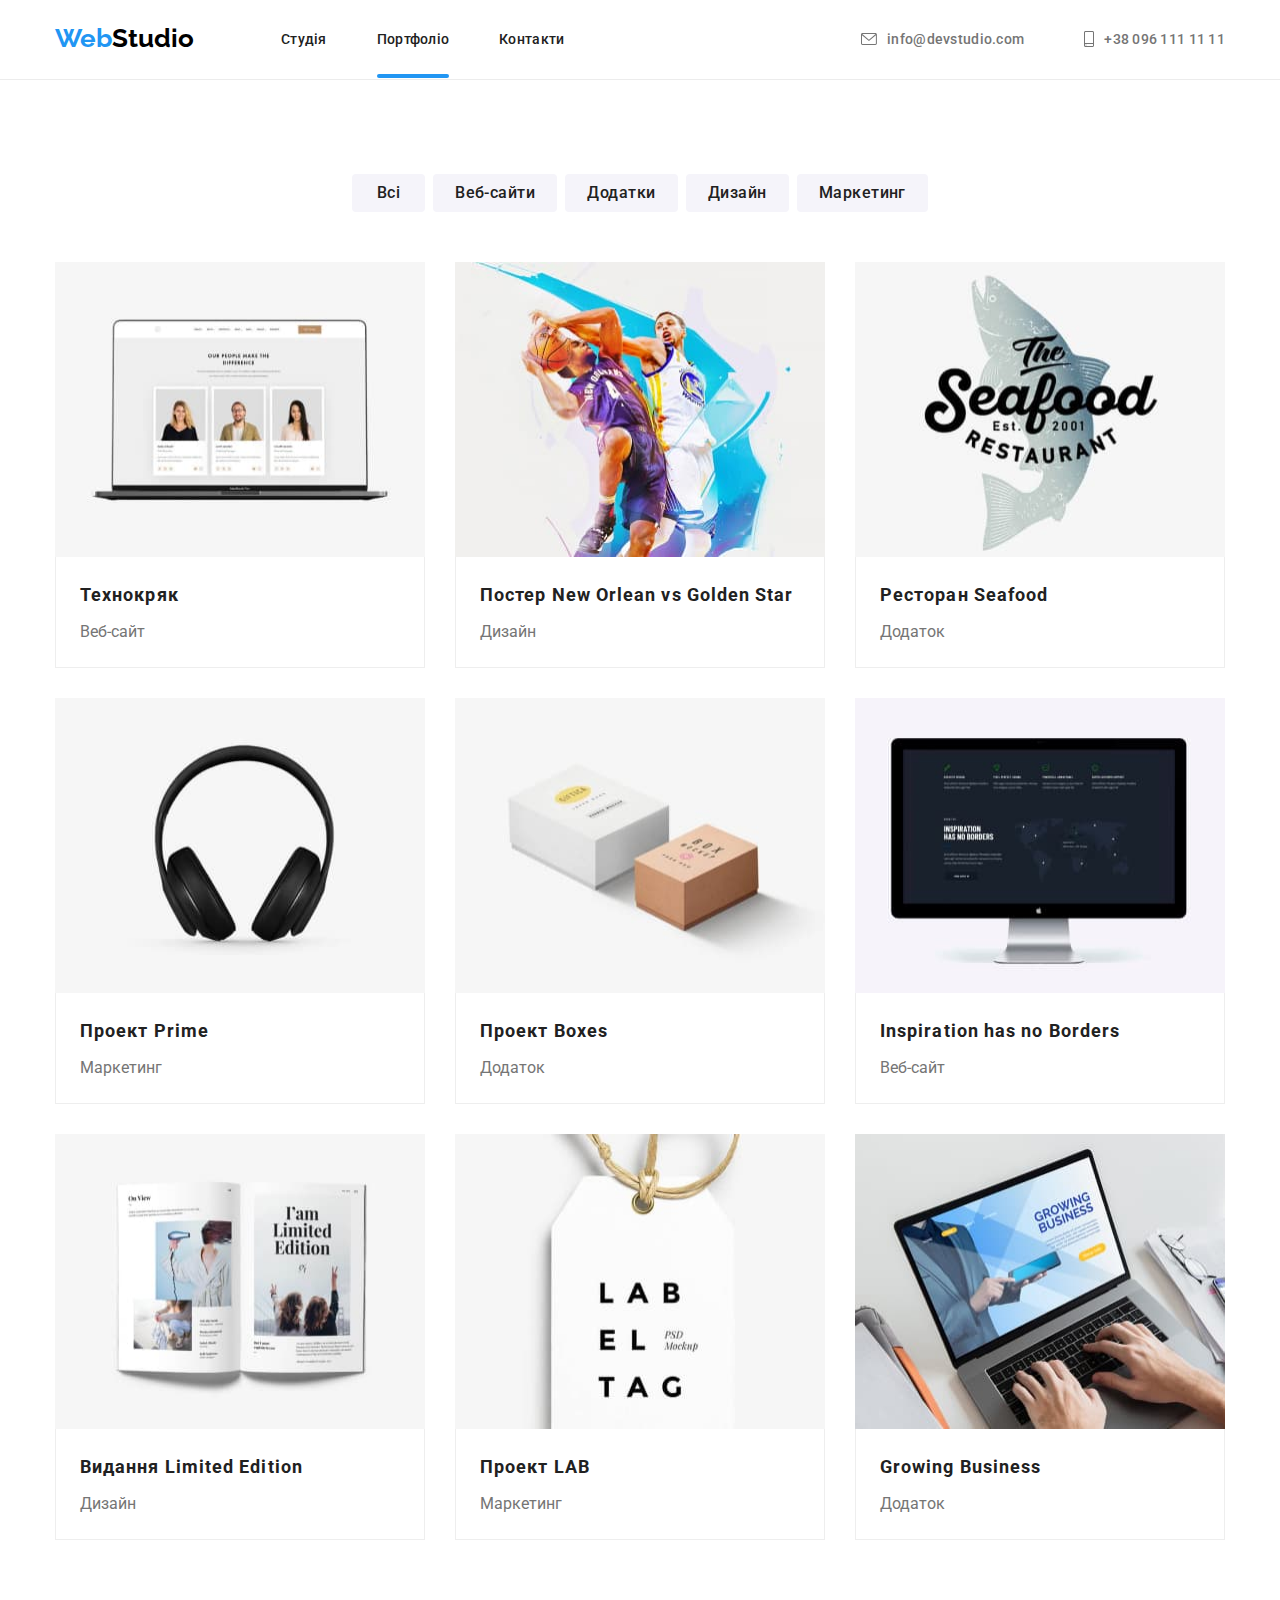
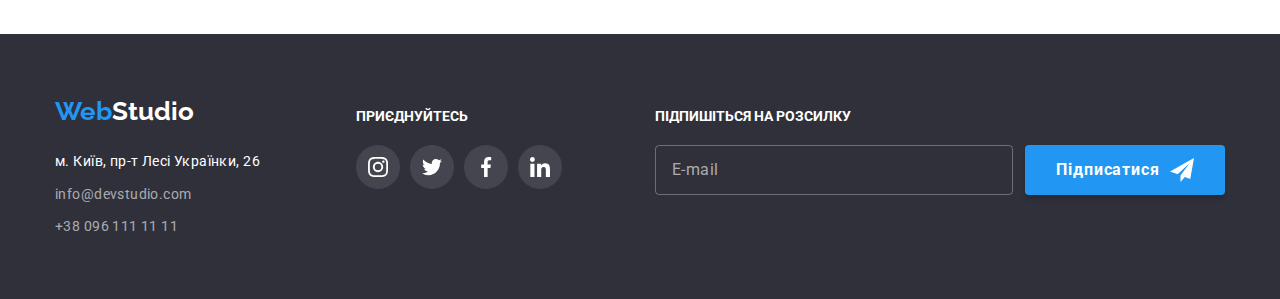
==== commit 1fd4980b: "Footer + modal and customers" ====
--- a/portfolio.html
+++ b/portfolio.html
@@ -24,9 +24,9 @@
         <a class="logo header__logo" href="./index.html"><span class="logo__acc">Web</span>Studio</a>
         <ul class="list navigation header__navigation">
           <li class="navigation__item">
-            <a class="link link_active-page" href="./index.html">Студія</a>
-          </li>
-          <li class="navigation__item">
+            <a class="link " href="./index.html">Студія</a>
+          </li>
+          <li class="navigation__item link_active-page">
             <a class="link" href="./portfolio.html">Портфоліо</a>
           </li>
           <li class="navigation__item">
@@ -404,7 +404,7 @@
 
   <!-- Footer -->
   <footer class="footer">
-    <div class="container">
+    <div class="container footer__container">
       <div class="address-info">
         <a class="logo footer__logo" href="./index.html"><span class="logo__acc">Web</span>Studio</a>
         <address>
--- a/css/main.min.css
+++ b/css/main.min.css
@@ -1 +1 @@
-:root{--m-bcg-col: #fff;--alt-bcg-col: #f5f4fa;--whatwedo-bcg-col: rgba(47, 48, 58, 0.8);--f-bcg-col: #2f303a;--m-col: #212121;--alt-col: #757575;--acc-col: #2196f3;--logo-h-col: #000000;--logo-f-col: #fff;--hero-col: #fff;--btn-alt-col: #fff;--btn-hover-bcg-col: #188ce8;--foot-alph-col: rgba(255, 255, 255, 0.6);--card-bcg-col: #fff;--card-border-col: #eee;--card-over-bcg-col: rgba(33, 150, 243, 0.9);--header-border-col: #ececec;--icon-fill: #afb1b8;--backdrop-bcg-col: rgba(0, 0, 0, 0.2);--modal-border-col: rgba(33, 33, 33, 0.2);--modal-plhold-col: rgba(117, 117, 117, 0.5);--join-us-bcg-col: rgba(255, 255, 255, 0.3)}.link,.modal-menu,.contacts__icon,.header__contact-link{transition-property:color,background-color,box-shadow,fill,border,opacity,visibility;transition-duration:250ms;transition-timing-function:cubic-bezier(0.4, 0, 0.2, 1)}@media screen and (min-width: 320px){html,body{overflow-x:hiden}}h1,h2,h3,h4,h5,h6{margin:0}p{margin:0}body{font-family:"Roboto",sans-serif;color:var(--m-col);background-color:var(--m-bcg-col)}img{display:block;max-width:100%}.list{list-style-type:none;padding:0;margin:0}.link{text-decoration:none;color:var(--m-col)}button{line-height:0px;border:none;background:none;padding:0px}.contact-form__checkbox_visually-hiden,.filter-title_visually-hiden{position:absolute;width:1px;height:1px;margin:-1px;border:0;padding:0;white-space:nowrap;clip-path:inset(100%);clip:rect(0 0 0 0);overflow:hidden}.container{padding-left:15px;padding-right:15px;margin-left:auto;margin-right:auto}@media screen and (max-width: 767px){.container{max-width:480px}}@media screen and (min-width: 768px){.container{width:768px}}@media screen and (min-width: 1600px){.container{width:1200px}}.section{padding-top:94px;padding-bottom:94px}.section__title{margin-bottom:50px;font-size:36px;line-height:1.17;text-align:center;letter-spacing:.03em}*{outline:#bb37bb solid 1px}.header{width:100vw;border-bottom:1px solid var(--header-border-col)}.header__container{display:flex;justify-content:space-between}.header__contact-link{display:flex;align-items:center}.header__contact-link:hover .contacts__icon,.header__contact-link:focus .contacts__icon{fill:var(--acc-col)}.contacts__icon{line-height:0px}@media screen and (max-width: 767px){.header{position:relative;height:60px;padding:16px 0px}.header__container{flex-wrap:wrap;align-items:center;width:100%}.navigation{display:none}.contacts{display:none}}@media screen and (min-width: 768px){.header{height:80px;padding-top:21px}.burger-menu-button{display:none}.header__nav{display:flex}.header__navigation{display:flex;align-items:center;margin-left:87px;font-weight:500;font-size:14px;line-height:1.1428571429;letter-spacing:.02em}.navigation__item{display:block}.navigation__item:not(:last-child){margin-right:50px}.link_active-page{color:var(--acc-col);position:relative}.link_active-page::after{display:block;position:absolute;bottom:-32px;width:100%;height:4px;background-color:var(--acc-col);border-radius:2px;content:""}.contacts{font-weight:500;font-size:12px;line-height:1.1666666667;letter-spacing:.02em;color:var(--alt-col)}.contacts__item:not(:last-child){margin-bottom:10px}.contacts__tel{display:flex;align-items:center}.icon-envelope_tablet{width:14px;height:10px;margin-right:8px}.icon-smartphone_tablet{width:10px;height:14px;margin-right:8px}}@media screen and (min-width: 1600px){.contacts{display:flex;align-items:center;font-size:14px;line-height:1.1714285714;letter-spacing:.02em}.contacts__item:not(:last-child){margin-bottom:0px;margin-right:30px}.icon-envelope_tablet{width:16px;height:12px;margin-right:10px}.icon-smartphone_tablet{width:10px;height:16px;margin-right:10px}}.logo{display:flex;font-family:"Raleway";font-weight:700;text-decoration:none;align-items:center}.header__logo{color:var(--logo-h-col)}.logo__acc{color:var(--acc-col)}.footer__logo{margin-bottom:20px}@media screen and (max-width: 1599px){.logo{font-size:24px;line-height:1.1741666667}}@media screen and (min-width: 1600px){.logo{font-size:26px;line-height:1.3830769231}}.modal-menu{opacity:0;visibility:hidden;top:0px;left:0px;position:fixed;z-index:1000;pointer-events:none;height:100vh;width:100vw;margin-left:auto;margin-top:auto;background-color:var(--m-bcg-col);box-shadow:0 0 0 100vmax rgba(0,0,0,.5)}.modal-menu .contacts,.modal-menu .navigation_modal-menu{display:block}.is-open.modal-menu{opacity:1;visibility:visible;pointer-events:auto}.modal-menu__container{display:flex;flex-direction:column;justify-content:space-between;position:relative;padding:48px 40px;width:100vw;height:100%}.modal-menu__close-button{position:absolute;top:10px;right:15px}.navigation_modal-menu{font-weight:500;font-size:40px;line-height:1.175;text-align:left;letter-spacing:.02em}.navigation__item_modal{margin-bottom:32px}.navigation__item_modal:last-child{margin-bottom:auto}.contacts__item_mobile{margin-bottom:32px;font-weight:500;font-size:24px;line-height:1.1666666667;letter-spacing:.02em}.contacts__item_mobile:last-child{margin-bottom:64px}.contacts__tel_acc{color:var(--acc-col)}.modal-menu__social-network-list{display:flex;flex-wrap:wrap}.modal-menu__social-network-item{padding:0px 10px;margin-bottom:10px}.modal-menu__social-network-item:first-child{padding-left:0px}.modal-menu__social-network-item:last-child{padding-right:0px}.modal-menu__social-network-item:not(:last-child){border-right:1px solid var(--modal-border-col)}.modal-menu__social-network-link{font-weight:500;font-size:18px;line-height:1.2222222222;letter-spacing:.02em;color:var(--acc-col)}.hero{width:100vw;max-width:480px;padding:118px 60px;margin-left:auto;margin-right:auto;color:var(--hero-col);background-color:var(--f-bcg-col);background-size:cover;text-align:center}.hero__title{width:100%;max-width:360px;margin-left:auto;margin-right:auto;margin-bottom:30px;font-size:26px;line-height:1.6153846154;font-weight:900;text-align:center;letter-spacing:.06em;text-transform:uppercase}.hero__btn{padding:10px 24px}@media screen and (max-width: 320px){.hero__btn{word-wrap:break-word}}@media screen and (max-width: 767px){.hero{background-image:linear-gradient(to top, rgba(47, 48, 58, 0.4), rgba(47, 48, 58, 0.4)),url(../../imagies/hero/hero-480.jpg)}}@media screen and (max-width: 767px)and (min-device-pixel-ratio: 2),screen and (max-width: 767px)and (min-resolution: 192dpi),screen and (max-width: 767px)and (min-resolution: 2dppx){.hero{background-image:url("../../imagies/hero/hero-480@2x.jpg")}}@media screen and (min-width: 768px){.hero{max-width:768px;max-height:400px;padding-top:118px;padding-bottom:118px;background-image:linear-gradient(to top, rgba(47, 48, 58, 0.4), rgba(47, 48, 58, 0.4)),url(../../imagies/hero/hero-768.jpg)}}@media screen and (min-width: 768px)and (min-device-pixel-ratio: 2),screen and (min-width: 768px)and (min-resolution: 192dpi),screen and (min-width: 768px)and (min-resolution: 2dppx){.hero{background-image:url("../../imagies/hero/hero-768@2x.jpg")}}@media screen and (min-width: 1200px){.hero{max-width:1600px;max-height:600px;padding-top:200px;padding-bottom:200px;background-image:linear-gradient(to top, rgba(47, 48, 58, 0.4), rgba(47, 48, 58, 0.4)),url(../../imagies/hero/hero-1600.jpg)}}@media screen and (min-width: 1200px)and (min-device-pixel-ratio: 2),screen and (min-width: 1200px)and (min-resolution: 192dpi),screen and (min-width: 1200px)and (min-resolution: 2dppx){.hero{background-image:url("../../imagies/hero/hero-1600@2x.jpg")}}@media screen and (min-width: 1200px){.hero__title{width:100%;max-width:696px;font-size:44px;line-height:1.3636363636}}@media screen and (min-width: 1200px){.hero__btn{padding:10px 32px}}.btn{border:0;border-radius:4px;box-shadow:0px 4px 4px rgba(0,0,0,.15);font-family:inherit;font-weight:700;font-size:16px;line-height:1.875;color:var(--hero-col);background-color:var(--acc-col);text-align:center;letter-spacing:.06em}.btn:hover,.btn:focus{background-color:var(--btn-hover-bcg-col);cursor:pointer}.footer{display:none;padding-top:60px;padding-bottom:60px;background-color:var(--f-bcg-col)}.footer .container{display:flex}.footer__title{display:block;color:var(--logo-f-col);margin-bottom:20px;text-transform:uppercase;font-size:14px;line-height:1.14;font-weight:700}.link:hover,.link:focus{color:var(--acc-col)}.filter-list{display:flex;flex-basis:575px;margin-bottom:50px;column-gap:8px;justify-content:center}.filter-list__item{padding:6px 22px;min-width:73px;font-family:inherit;font-weight:500;font-size:16px;line-height:1.6;text-align:center;letter-spacing:.03em;background-color:var(--alt-bcg-col);color:var(--m-col);border:none;border-radius:4px}.filter-list__item:hover,.filter-list__item:focus{background-color:var(--acc-col);box-shadow:0px 3px 1px rgba(0,0,0,.1),0px 1px 2px rgba(0,0,0,.08),0px 2px 2px rgba(0,0,0,.12);color:var(--btn-alt-col);cursor:pointer}.card-list{display:flex;flex-wrap:wrap;column-gap:30px;row-gap:30px}.card{background-color:var(--card-bcg-col)}.card:hover,.card:focus{box-shadow:0px 1px 1px rgba(0,0,0,.12),0px 4px 4px rgba(0,0,0,.06),1px 4px 6px rgba(0,0,0,.16)}.card__link:hover,.card__link:focus{color:inherit}.card__link:hover .card__overlay,.card__link:hover .card__overlay,.card__link:focus .card__overlay,.card__link:focus .card__overlay{transform:translate(0, 0)}.card__description{padding:20px 24px;border:1px solid var(--card-border-col);border-top:none}.card__title{font-size:18px;line-height:2;letter-spacing:.06em;margin-bottom:4px}.card__type{font-size:16px;line-height:1.88;color:var(--alt-col)}.card__box{overflow:hidden;position:relative}.card__overlay{position:absolute;width:100%;height:100%;padding:63px 24px;top:0;left:0;background-color:var(--card-over-bcg-col);color:var(--hero-col);font-size:18px;line-height:1.56;letter-spacing:.03em;overflow:auto;transform:translate(0, 100%);transition-property:transform;transition-duration:250ms;transition-timing-function:cubic-bezier(0.4, 0, 0.2, 1)}.backdrop{position:fixed;top:0;left:0;width:100%;height:100%;z-index:100;transition-property:opacity,transform,visibility;transition-timing-function:cubic-bezier(0.4, 0, 0.2, 1);transition-duration:250ms;background-color:var(--backdrop-bcg-col)}.backdrop_is-hidden{opacity:0;visibility:hidden;pointer-events:none;transform:scale(-100%)}.modal{width:528px;height:581px;position:relative;top:50%;left:50%;transform:translate(-50%, -50%);background-color:var(--card-bcg-col);box-shadow:0px 1px 3px rgba(0,0,0,.12),0px 1px 1px rgba(0,0,0,.14),0px 2px 1px rgba(0,0,0,.2);border-radius:4px}.close-button{position:absolute;top:10px;right:10px;width:30px;height:30px;padding:0px;background-color:var(--card-bcg-col);border:1px solid rgba(0,0,0,.1);border-radius:50%;transition-property:fill;transition-duration:250ms;transition-timing-function:cubic-bezier(0.4, 0, 0.2, 1);cursor:pointer}.close-button:hover,.close-button:focus{fill:var(--acc-col)}.close-button__icon{display:block;margin-left:auto;margin-right:auto}.contact-form{display:flex;flex-direction:column;padding:40px}.contact-form__title{margin-bottom:12px;font-weight:700;font-size:20px;line-height:1.15;text-align:center;letter-spacing:.03em}.contact-form__input-label{margin-bottom:4px;color:var(--alt-col);font-size:12px;line-height:1.17;letter-spacing:.01em}.contact-form__input-icon{position:relative;margin-bottom:10px}.contact-form__svg{position:absolute;top:50%;left:12px;transform:translateY(-50%);transition-property:fill;transition-duration:250ms;transition-timing-function:cubic-bezier(0.4, 0, 0.2, 1);pointer-events:none}.contact-form__input{height:40px;width:100%;padding-left:42px;outline:none;border:1px solid var(--modal-border-col);border-radius:4px;font-size:16px;transition-property:border-color;transition-duration:250ms;transition-timing-function:cubic-bezier(0.4, 0, 0.2, 1)}.contact-form__input:focus{border-color:var(--acc-col)}.contact-form__input:focus+.contact-form__svg{fill:var(--acc-col)}.contact-form__textarea{height:120px;margin-bottom:20px;padding:16px 12px;outline:none;border:1px solid var(--modal-border-col);border-radius:4px;resize:none;transition-property:border-color;transition-duration:250ms;transition-timing-function:cubic-bezier(0.4, 0, 0.2, 1)}.contact-form__textarea:focus{border-color:var(--acc-col)}.contact-form__textarea::placeholder{font-size:12px;line-height:1.16;letter-spacing:.01em;color:var(--modal-plhold-col)}.contact-form__checkbox-label{display:flex;align-items:center;margin-bottom:30px;font-size:14px;line-height:1.7;letter-spacing:.03em;color:var(--alt-col)}.contact-form__checkbox-label .terms{color:var(--acc-col)}.contact-form__fake-checkbox{display:flex;justify-content:center;align-items:center;margin-right:8px;width:16px;height:15px;border:2px solid var(--m-col);border-radius:2px;transition-property:border-color,background-color;transition-duration:250ms;transition-timing-function:cubic-bezier(0.4, 0, 0.2, 1)}.contact-form__fake-checkbox:hover{cursor:pointer}.contact-form__checkbox:checked+.contact-form__fake-checkbox{background-color:var(--acc-col);border-color:rgba(0,0,0,0);background-image:url(../imagies/svgicons/check.svg);background-repeat:no-repeat;background-size:contain;background-position:center}.contact-form__checkbox:focus+.contact-form__fake-checkbox{border-color:var(--acc-col)}.contact-form__submit{min-width:200px;height:50px;margin-left:auto;margin-right:auto}/*# sourceMappingURL=main.min.css.map */+:root{--m-bcg-col: #fff;--alt-bcg-col: #f5f4fa;--whatwedo-bcg-col: rgba(47, 48, 58, 0.8);--f-bcg-col: #2f303a;--m-col: #212121;--alt-col: #757575;--acc-col: #2196f3;--logo-h-col: #000000;--logo-f-col: #fff;--hero-col: #fff;--btn-alt-col: #fff;--btn-hover-bcg-col: #188ce8;--foot-alph-col: rgba(255, 255, 255, 0.6);--card-bcg-col: #fff;--card-border-col: #eee;--card-over-bcg-col: rgba(33, 150, 243, 0.9);--header-border-col: #ececec;--icon-fill: #afb1b8;--backdrop-bcg-col: rgba(0, 0, 0, 0.2);--modal-border-col: rgba(33, 33, 33, 0.2);--modal-plhold-col: rgba(117, 117, 117, 0.5);--join-us-bcg-col: rgba(255, 255, 255, 0.3)}.contact-form__fake-checkbox,.close-button,.newsletter__btn,.link,.customers__link,.staff__social-media-link,.social-netw__link,.hero__btn,.modal-menu__close-button,.modal-menu,.contacts__icon,.header__contact-link{transition-property:color,background-color,box-shadow,fill,border,border-color,opacity,visibility;transition-duration:250ms;transition-timing-function:cubic-bezier(0.4, 0, 0.2, 1)}@media screen and (min-width: 320px){html,body{overflow-x:hiden}}h1,h2,h3,h4,h5,h6{margin:0}p{margin:0}body{font-family:"Roboto",sans-serif;color:var(--m-col);background-color:var(--m-bcg-col)}img{display:block;max-width:100%}.list{list-style-type:none;padding:0;margin:0}.link{text-decoration:none;color:var(--m-col)}button{line-height:0px;border:none;background:none;padding:0px}.contact-form__checkbox_visually-hiden,.filter-title_visually-hiden,.abilities__title_visually-hiden{position:absolute;width:1px;height:1px;margin:-1px;border:0;padding:0;white-space:nowrap;clip-path:inset(100%);clip:rect(0 0 0 0);overflow:hidden}.container{padding-left:15px;padding-right:15px;margin-left:auto;margin-right:auto}@media screen and (max-width: 767px){.container{max-width:480px}}@media screen and (min-width: 768px){.container{width:768px}}@media screen and (min-width: 1200px){.container{width:1200px}}.section__title{text-align:center;letter-spacing:.03em}@media screen and (max-width: 1199px){.section{padding-top:60px;padding-bottom:60px}.section__title{margin-bottom:30px;font-size:28px;line-height:1.1428571429}}@media screen and (min-width: 1200px){.section{padding-top:94px;padding-bottom:94px}.section__title{margin-bottom:50px;font-size:36px;line-height:1.1666666667}}.header{width:100%;border-bottom:1px solid var(--header-border-col)}.header__container{display:flex;justify-content:space-between}.header__contact-link{display:flex;align-items:center}.header__contact-link:hover .contacts__icon,.header__contact-link:focus .contacts__icon{fill:var(--acc-col)}.contacts__icon{line-height:0px}.contacts__tel,.contacts__mail{color:var(--alt-col);fill:var(--alt-col)}@media screen and (max-width: 767px){.header{position:relative;height:60px;padding:16px 0px}.header__container{flex-wrap:wrap;align-items:center;width:100%}.navigation{display:none}.contacts{display:none}}@media screen and (min-width: 768px){.header{height:80px;padding-top:21px}.burger-menu-button{display:none}.header__nav{display:flex}.header__navigation{display:flex;align-items:center;margin-left:87px;font-weight:500;font-size:14px;line-height:1.1428571429;letter-spacing:.02em}.navigation__item{display:block}.navigation__item:not(:last-child){margin-right:50px}.link_active-page{color:var(--acc-col);position:relative}.link_active-page::after{display:block;position:absolute;bottom:-31px;width:100%;height:4px;background-color:var(--acc-col);border-radius:2px;content:""}.contacts{font-weight:500;font-size:12px;line-height:1.1666666667;letter-spacing:.02em}.contacts__item:not(:last-child){margin-bottom:10px}.contacts__tel{display:flex;align-items:center}.icon-envelope_tablet{width:14px;height:10px;margin-right:8px}.icon-smartphone_tablet{width:10px;height:14px;margin-right:8px}}@media screen and (min-width: 1200px){.contacts{display:flex;align-items:center;gap:30px;font-size:14px;line-height:1.1714285714;letter-spacing:.02em}.contacts__item:not(:last-child){margin-bottom:0px;margin-right:30px}.icon-envelope_tablet{width:16px;height:12px;margin-right:10px}.icon-smartphone_tablet{width:10px;height:16px;margin-right:10px}}.logo{display:flex;font-family:"Raleway";font-weight:700;text-decoration:none;align-items:center}.header__logo{color:var(--logo-h-col)}.logo__acc{color:var(--acc-col)}.footer__logo{margin-bottom:20px}@media screen and (max-width: 1199px){.logo{font-size:24px;line-height:1.1741666667}.footer__logo{justify-content:center}}@media screen and (min-width: 1200px){.logo{font-size:26px;line-height:1.3830769231}}.modal-menu{opacity:0;visibility:hidden;top:0px;left:0px;position:fixed;z-index:1000;pointer-events:none;height:100vh;width:100vw;margin-left:auto;margin-top:auto;background-color:var(--m-bcg-col);box-shadow:0 0 0 100vmax rgba(0,0,0,.5)}.modal-menu .contacts,.modal-menu .navigation_modal-menu{display:block}.is-open.modal-menu{opacity:1;visibility:visible;pointer-events:auto}.modal-menu__container{display:flex;flex-direction:column;justify-content:space-between;position:relative;padding:48px 40px;width:100vw;height:100%}.modal-menu__close-button{position:absolute;top:15px;right:15px}.modal-menu__close-button:hover,.modal-menu__close-button:focus{fill:var(--acc-col)}.navigation_modal-menu{font-weight:500;font-size:40px;line-height:1.175;text-align:left;letter-spacing:.02em}.navigation__item_modal{margin-bottom:32px}.navigation__item_modal:last-child{margin-bottom:auto}.contacts__item_mobile{margin-bottom:32px;font-weight:500;font-size:24px;line-height:1.1666666667;letter-spacing:.02em}.contacts__item_mobile:last-child{margin-bottom:64px}.contacts__tel_acc{color:var(--acc-col)}.modal-menu__social-network-list{display:flex;flex-wrap:wrap}.modal-menu__social-network-item{padding:0px 10px;margin-bottom:10px}.modal-menu__social-network-item:first-child{padding-left:0px}.modal-menu__social-network-item:last-child{padding-right:0px}.modal-menu__social-network-item:not(:last-child){border-right:1px solid var(--modal-border-col)}.modal-menu__social-network-link{font-weight:500;font-size:18px;line-height:1.2222222222;letter-spacing:.02em;color:var(--acc-col)}.hero{width:100%;max-width:480px;padding:118px 60px;margin-left:auto;margin-right:auto;color:var(--hero-col);background-color:var(--f-bcg-col);background-size:cover;text-align:center}.hero__title{width:100%;max-width:360px;margin-left:auto;margin-right:auto;margin-bottom:30px;font-size:26px;line-height:1.6153846154;font-weight:900;text-align:center;letter-spacing:.06em;text-transform:uppercase}.hero__btn{padding:10px 24px}@media screen and (max-width: 320px){.hero__btn{word-wrap:break-word}}@media screen and (max-width: 767px){.hero{background-image:linear-gradient(to top, rgba(47, 48, 58, 0.4), rgba(47, 48, 58, 0.4)),url(../../imagies/hero/hero-480.jpg)}}@media screen and (max-width: 767px)and (min-device-pixel-ratio: 2),screen and (max-width: 767px)and (min-resolution: 192dpi),screen and (max-width: 767px)and (min-resolution: 2dppx){.hero{background-image:linear-gradient(to top, rgba(47, 48, 58, 0.4), rgba(47, 48, 58, 0.4)),url("../../imagies/hero/hero-480@2x.jpg")}}@media screen and (min-width: 768px){.hero{max-width:768px;max-height:400px;padding-top:118px;padding-bottom:118px;background-image:linear-gradient(to top, rgba(47, 48, 58, 0.4), rgba(47, 48, 58, 0.4)),url(../../imagies/hero/hero-768.jpg)}}@media screen and (min-width: 768px)and (min-device-pixel-ratio: 2),screen and (min-width: 768px)and (min-resolution: 192dpi),screen and (min-width: 768px)and (min-resolution: 2dppx){.hero{background-image:linear-gradient(to top, rgba(47, 48, 58, 0.4), rgba(47, 48, 58, 0.4)),url("../../imagies/hero/hero-768@2x.jpg")}}@media screen and (min-width: 1200px){.hero{max-width:1600px;max-height:600px;padding-top:200px;padding-bottom:200px;background-image:linear-gradient(to top, rgba(47, 48, 58, 0.4), rgba(47, 48, 58, 0.4)),url(../../imagies/hero/hero-1600.jpg)}}@media screen and (min-width: 1200px)and (min-device-pixel-ratio: 2),screen and (min-width: 1200px)and (min-resolution: 192dpi),screen and (min-width: 1200px)and (min-resolution: 2dppx){.hero{background-image:linear-gradient(to top, rgba(47, 48, 58, 0.4), rgba(47, 48, 58, 0.4)),url("../../imagies/hero/hero-1600@2x.jpg")}}@media screen and (min-width: 1200px){.hero__title{width:100%;max-width:696px;font-size:44px;line-height:1.3636363636}}@media screen and (min-width: 1200px){.hero__btn{padding:10px 32px}}.btn{border:0;border-radius:4px;box-shadow:0px 4px 4px rgba(0,0,0,.15);font-family:inherit;font-weight:700;font-size:16px;line-height:1.875;color:var(--hero-col);background-color:var(--acc-col);text-align:center;letter-spacing:.06em}.btn:hover,.btn:focus{background-color:var(--btn-hover-bcg-col);cursor:pointer}.abilities__icon-box{display:flex;justify-content:center;align-items:center;height:120px;margin-bottom:30px;border-radius:4px;background-color:var(--alt-bcg-col)}.abilities__title{margin-bottom:10px;font-size:14px;line-height:1.1428571429;letter-spacing:.03em;text-transform:uppercase}.abilities__descr{font-size:14px;line-height:1.7;letter-spacing:.03em;color:var(--alt-col)}@media screen and (max-width: 767px){.abilities__title{text-align:center}.abilities__list-item:not(:last-child){margin-bottom:30px}}@media screen and (min-width: 768px){.abilities__list{display:flex;gap:30px;flex-wrap:wrap}.abilities__list-item{display:block;width:354px;margin-bottom:0px}}@media screen and (min-width: 1200px){.abilities__list-item{width:270px}}@media screen and (max-width: 1199px){.services{display:none}}@media screen and (min-width: 1200px){.services{padding-top:0}.services__list{display:flex}.services__item{position:relative}.services__item:not(:last-child){margin-right:30px}.services__descr-box{width:100%;height:70px;padding:27px 0;position:absolute;bottom:0;pointer-events:none;color:var(--hero-col);background-color:var(--whatwedo-bcg-col);text-transform:uppercase;font-size:14px;line-height:1.14;font-weight:700;letter-spacing:.03em;text-align:center}}.staff{background-color:var(--alt-bcg-col);font-size:16px;text-align:center;letter-spacing:.03em}.staff__item{display:block;width:100%;padding-bottom:24px;background-color:var(--m-bcg-col);border-radius:0px 0px 4px 4px;box-shadow:0px 1px 3px rgba(0,0,0,.12),0px 1px 1px rgba(0,0,0,.14),0px 2px 1px rgba(0,0,0,.2)}.staff__name{margin-top:30px;margin-bottom:10px;font-weight:500;font-size:16px;line-height:1.1875;text-align:center}.staff__position{margin-bottom:16px;color:var(--alt-col);font-size:16px;line-height:1.1875}.staff__social-media-list{display:flex;justify-content:center;gap:10px}.staff__social-media-item{display:flex;justify-content:center;align-items:center}.staff__social-media-link,.social-netw__link{display:flex;justify-content:center;align-items:center;width:44px;height:44px;border-radius:50% 50%;fill:var(--icon-fill)}.staff__social-media-link:hover,.social-netw__link:hover,.staff__social-media-link:focus,.social-netw__link:focus{background-color:var(--acc-col);fill:var(--btn-alt-col)}.staff__social-media-icon{display:block}@media screen and (max-width: 767px){.staff__item{max-width:450px}.staff__item:not(:last-child){margin-bottom:30px}}@media screen and (min-width: 768px){.staff__list{display:flex;gap:30px;flex-wrap:wrap}.staff__item{max-width:354px}}@media screen and (min-width: 1200px){.staff__item{max-width:270px;padding-bottom:30px}}.customers__list{display:flex;flex-wrap:wrap;justify-content:center;gap:30px}.customers__link{display:flex;justify-content:center;align-items:center;width:100%;height:100%;fill:var(--icon-fill);border:1px solid var(--icon-fill);border-radius:5px}.customers__link:hover,.customers__link:focus{fill:var(--acc-col);border:1px solid var(--acc-col)}.customers__logo{display:block}@media screen and (max-width: 767px){.customers__item{width:210px;height:92px}}@media screen and (min-width: 768px){.customers__item{width:226px;height:92px}}@media screen and (min-width: 1200px){.customers__item{width:170px;height:92px}}.footer{padding-top:60px;padding-bottom:60px;background-color:var(--f-bcg-col);text-align:center}.footer__title{display:block;color:var(--logo-f-col);margin-bottom:20px;text-transform:uppercase;font-size:14px;line-height:1.14;font-weight:700}@media screen and (min-width: 768px){.footer__container{display:flex;flex-wrap:wrap;justify-content:center;gap:60px 165px}}@media screen and (min-width: 1200px){.footer{text-align:start}.footer__container{flex-wrap:nowrap;justify-content:flex-start;gap:0px 0px}}.link:hover,.link:focus{color:var(--acc-col)}.footer__logo,.address-info__data{color:var(--logo-f-col)}.address-info__list{font-style:normal;font-size:14px;line-height:1.7;letter-spacing:.03em}.address-info__data_contact{color:var(--foot-alph-col)}@media screen and (max-width: 767px){.address-info{margin-bottom:60px}}@media screen and (max-width: 1199px){.address-info__item:not(:last-child){margin-bottom:8px}}@media screen and (min-width: 1200px){.address-info{width:231px}.address-info__item:not(:last-child){margin-bottom:9px}}.social-netw{color:var(--logo-f-col)}.social-netw__list{display:flex;justify-content:center;gap:10px}.social-netw__item{display:flex;justify-content:center;align-items:center}.social-netw__link{background-color:rgba(255,255,255,.1)}.social-netw__icon{fill:var(--logo-f-col)}@media screen and (max-width: 767px){.social-netw{margin-bottom:60px}}@media screen and (min-width: 1200px){.social-netw{padding-top:15px;margin-left:70px;color:var(--logo-f-col)}}.newsletter__input{padding:15px 16px;height:50px;background-color:rgba(0,0,0,0);border:1px solid var(--join-us-bcg-col);border-radius:4px;font-size:16px;line-height:1.25;letter-spacing:.03em;color:#fff}.newsletter__input::placeholder{font-size:16px;line-height:1.25;letter-spacing:.03em;color:var(--foot-alph-col)}.newsletter__btn{display:flex;justify-content:center;align-items:center;min-width:200px;height:50px;margin-left:auto;margin-right:auto}.newsletter__icon{margin-left:10px}@media screen and (max-width: 1199px){.newsletter{width:100%;max-width:450px}.newsletter__input{width:100%;margin-bottom:20px}}@media screen and (min-width: 1200px){.newsletter{padding-top:15px;margin-left:93px;width:570px}.newsletter__box{display:flex;gap:12px}.newsletter__input{width:358px}}.filter-list{display:flex;flex-basis:575px;margin-bottom:50px;column-gap:8px;justify-content:center}.filter-list__item{padding:6px 22px;min-width:73px;font-family:inherit;font-weight:500;font-size:16px;line-height:1.6;text-align:center;letter-spacing:.03em;background-color:var(--alt-bcg-col);color:var(--m-col);border:none;border-radius:4px}.filter-list__item:hover,.filter-list__item:focus{background-color:var(--acc-col);box-shadow:0px 3px 1px rgba(0,0,0,.1),0px 1px 2px rgba(0,0,0,.08),0px 2px 2px rgba(0,0,0,.12);color:var(--btn-alt-col);cursor:pointer}.card-list{display:flex;flex-wrap:wrap;column-gap:30px;row-gap:30px}.card{background-color:var(--card-bcg-col)}.card:hover,.card:focus{box-shadow:0px 1px 1px rgba(0,0,0,.12),0px 4px 4px rgba(0,0,0,.06),1px 4px 6px rgba(0,0,0,.16)}.card__link:hover,.card__link:focus{color:inherit}.card__link:hover .card__overlay,.card__link:hover .card__overlay,.card__link:focus .card__overlay,.card__link:focus .card__overlay{transform:translate(0, 0)}.card__description{padding:20px 24px;border:1px solid var(--card-border-col);border-top:none}.card__title{font-size:18px;line-height:2;letter-spacing:.06em;margin-bottom:4px}.card__type{font-size:16px;line-height:1.88;color:var(--alt-col)}.card__box{overflow:hidden;position:relative}.card__overlay{position:absolute;width:100%;height:100%;padding:63px 24px;top:0;left:0;background-color:var(--card-over-bcg-col);color:var(--hero-col);font-size:18px;line-height:1.56;letter-spacing:.03em;overflow:auto;transform:translate(0, 100%);transition-property:transform;transition-duration:250ms;transition-timing-function:cubic-bezier(0.4, 0, 0.2, 1)}.backdrop{position:fixed;top:0;left:0;width:100%;height:100%;z-index:100;transition-property:opacity,transform,visibility;transition-timing-function:cubic-bezier(0.4, 0, 0.2, 1);transition-duration:250ms;background-color:var(--backdrop-bcg-col)}.backdrop_is-hidden{opacity:0;visibility:hidden;pointer-events:none;transform:scale(-100%)}.modal{width:528px;height:581px;position:relative;top:50%;left:50%;transform:translate(-50%, -50%);background-color:var(--card-bcg-col);box-shadow:0px 1px 3px rgba(0,0,0,.12),0px 1px 1px rgba(0,0,0,.14),0px 2px 1px rgba(0,0,0,.2);border-radius:4px}@media screen and (max-width: 1199px){.modal{width:100%;max-width:450px;height:609px}}.close-button{position:absolute;top:10px;right:10px;width:30px;height:30px;padding:0px;background-color:var(--card-bcg-col);border:1px solid rgba(0,0,0,.1);border-radius:50%;cursor:pointer}.close-button:hover,.close-button:focus{fill:var(--acc-col)}.close-button__icon{display:block;margin-left:auto;margin-right:auto}.contact-form{display:flex;flex-direction:column;padding:40px}.contact-form__title{margin-bottom:12px;font-weight:700;font-size:20px;line-height:1.15;text-align:center;letter-spacing:.03em}.contact-form__input-label{margin-bottom:4px;color:var(--alt-col);font-size:12px;line-height:1.17;letter-spacing:.01em}.contact-form__input-icon{position:relative;margin-bottom:10px}.contact-form__svg{position:absolute;top:50%;left:12px;transform:translateY(-50%);transition-property:fill;transition-duration:250ms;transition-timing-function:cubic-bezier(0.4, 0, 0.2, 1);pointer-events:none}.contact-form__input{height:40px;width:100%;padding-left:42px;outline:none;border:1px solid var(--modal-border-col);border-radius:4px;font-size:16px;transition-property:border-color;transition-duration:250ms;transition-timing-function:cubic-bezier(0.4, 0, 0.2, 1)}.contact-form__input:focus{border-color:var(--acc-col)}.contact-form__input:focus+.contact-form__svg{fill:var(--acc-col)}.contact-form__textarea{height:120px;margin-bottom:20px;padding:16px 12px;outline:none;border:1px solid var(--modal-border-col);border-radius:4px;resize:none;transition-property:border-color;transition-duration:250ms;transition-timing-function:cubic-bezier(0.4, 0, 0.2, 1)}.contact-form__textarea:focus{border-color:var(--acc-col)}.contact-form__textarea::placeholder{font-size:12px;line-height:1.16;letter-spacing:.01em;color:var(--modal-plhold-col)}.contact-form__checkbox-label{display:flex;align-items:center;margin-bottom:30px;font-size:14px;line-height:1.7;letter-spacing:.03em;color:var(--alt-col)}.contact-form__checkbox-label .terms{color:var(--acc-col)}.contact-form__fake-checkbox{display:flex;justify-content:center;align-items:center;margin-right:8px;width:16px;height:15px;border:2px solid var(--m-col);border-radius:2px}.contact-form__fake-checkbox:hover{cursor:pointer}.contact-form__checkbox:checked+.contact-form__fake-checkbox{background-color:var(--acc-col);border-color:rgba(0,0,0,0);background-image:url(../imagies/svgicons/check.svg);background-repeat:no-repeat;background-size:contain;background-position:center}.contact-form__checkbox:focus+.contact-form__fake-checkbox{border-color:var(--acc-col)}.contact-form__submit{min-width:200px;height:50px;margin-left:auto;margin-right:auto}@media screen and (max-width: 1199px){.contact-form__checkbox-label{font-size:12px;line-height:1.1666666667}.contact-form__textarea::placeholder{font-size:14px;line-height:1.1428571429}}/*# sourceMappingURL=main.min.css.map */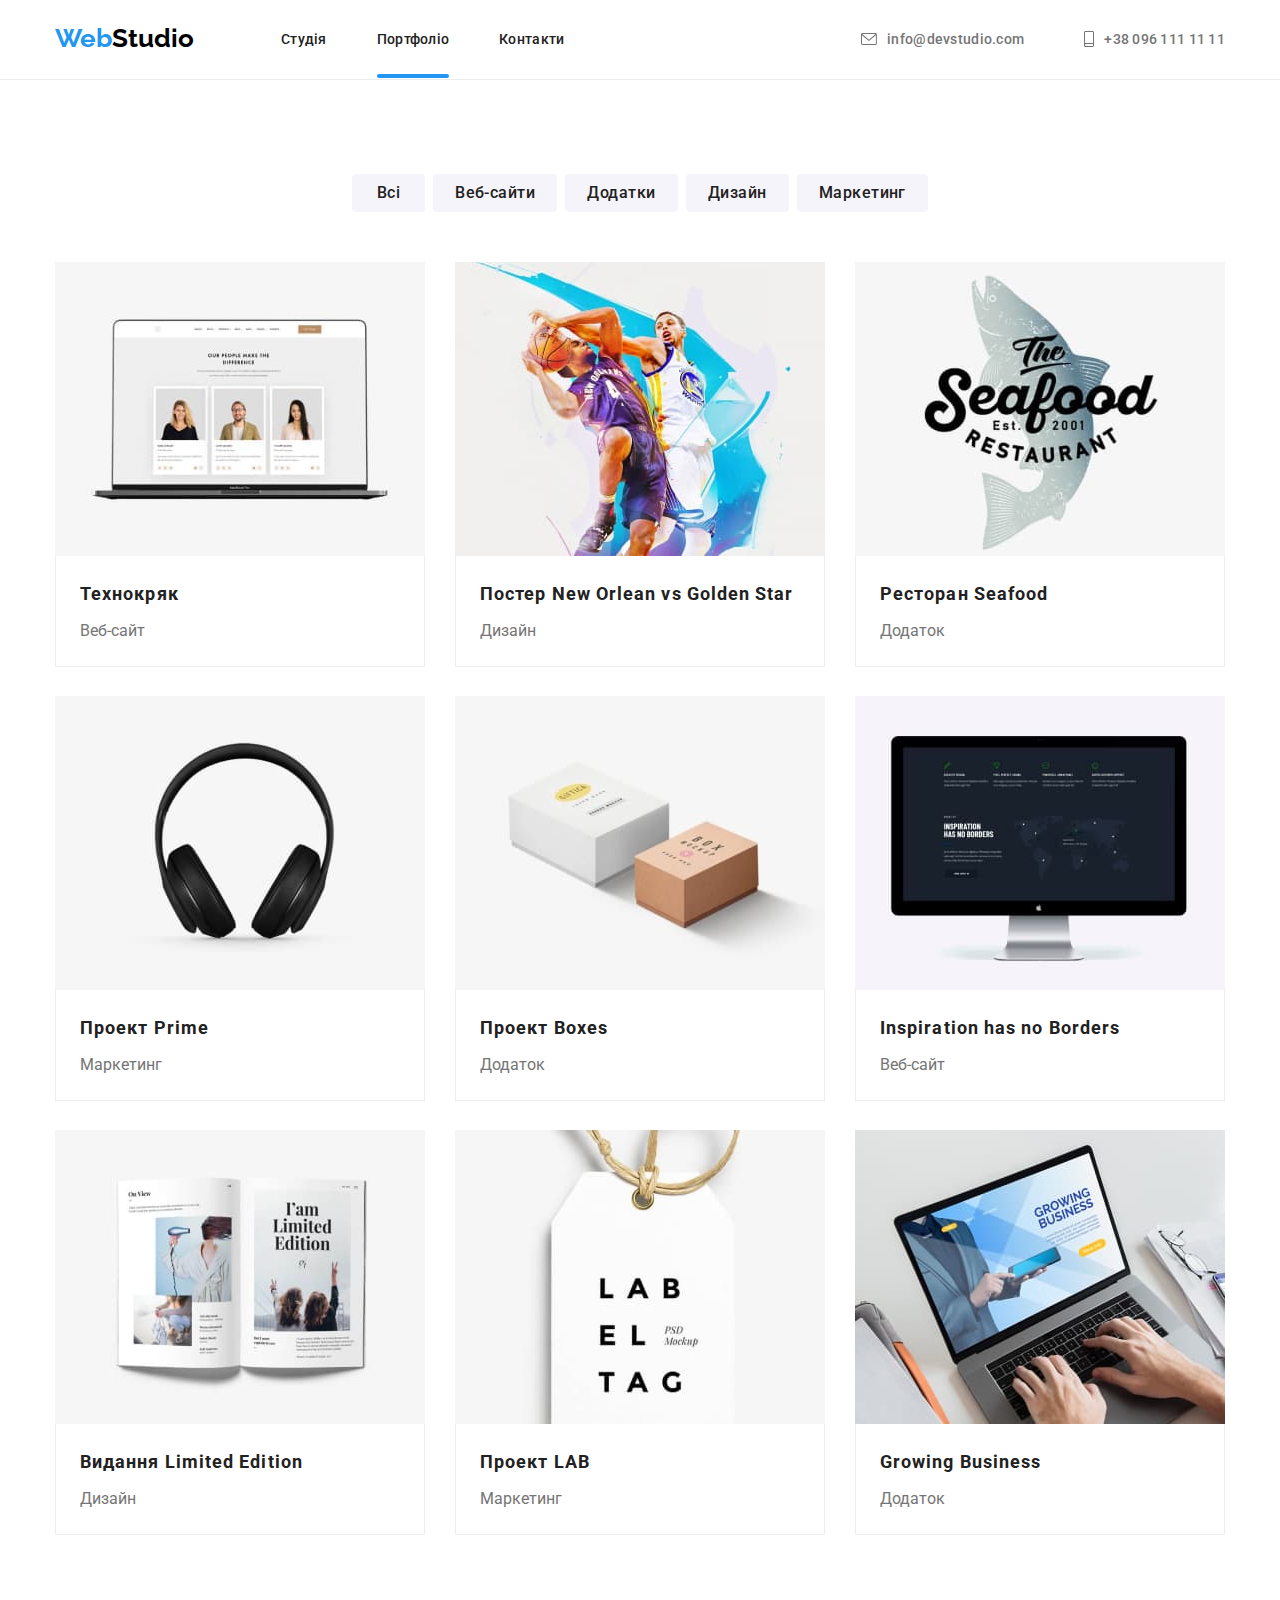
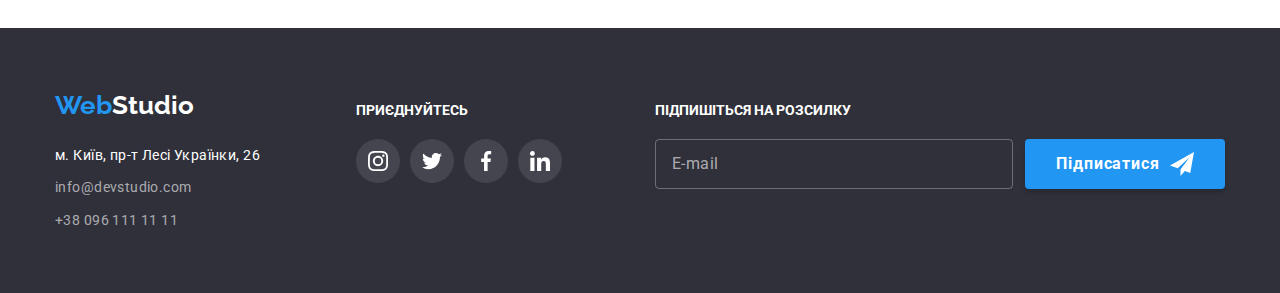
==== commit e4fa6d1c: "Final" ====
--- a/portfolio.html
+++ b/portfolio.html
@@ -154,8 +154,23 @@
           <li class="card card-list__item">
             <a class="link card__link" href="">
               <div class="card__box">
-                <img src="./imagies/portfolio/tehnokriak.jpg" alt="Веб-сайт" width="370" height="295" />
-
+                <picture>
+
+                  <source
+                    srcset="./imagies/portfolio/technokryak/technocryak-450.jpg 450w, ./imagies/portfolio/technokryak/technocryak-450@2x.jpg 900w"
+                    media="(max-width: 767px)" sizes="(min-width: 450px) 450px, 100vw" type="image/jpeg">
+                  <source
+                    srcset="./imagies/portfolio/technokryak/technocryak-370.jpg 370w, ./imagies/portfolio/technokryak/technocryak-370@2x.jpg 740w"
+                    media="(min-width: 1200px)" sizes="370px" type="image/jpeg">
+                  <source
+                    srcset="./imagies/portfolio/technokryak/technocryak-354.jpg 354w, ./imagies/portfolio/technokryak/technocryak-354@2x.jpg 708w"
+                    media="(min-width: 768px)" sizes="354px" type="image/jpeg">
+
+
+
+                  <img src="./imagies/portfolio/technokryak/tehnokriak.jpg" alt="Веб-сайт" />
+
+                </picture>
                 <p class="card__overlay">
                   Ресурс пропонує комплексні пропозиції з різним рівнем
                   функціоналу та сервісів. Все це дозволить відвідувачу
@@ -173,7 +188,23 @@
           <li class="card card-list__item">
             <a class="link card__link" href="">
               <div class="card__box">
-                <img src="./imagies/portfolio/no-vs-gs.jpg" alt="Игра в баскетбол" width="370" height="295" />
+
+                <picture>
+                  <source
+                    srcset="./imagies/portfolio/poster-new-orlean/poster-450.jpg 450w, ./imagies/portfolio/poster-new-orlean/poster-450@2x.jpg 900w"
+                    media="(max-width: 767px)" sizes="(min-width: 450px) 450px, 100vw" type="image/jpeg">
+                  <source
+                    srcset="./imagies/portfolio/poster-new-orlean/poster-370.jpg 370w, ./imagies/portfolio/poster-new-orlean/poster370@2x.jpg 740w"
+                    media="(min-width: 1200px)" sizes="370px" type="image/jpeg">
+                  <source
+                    srcset="./imagies/portfolio/poster-new-orlean/poster-354.jpg 354w, ./imagies/portfolio/poster-new-orlean/poster-354@2x.jpg 708w"
+                    media="(min-width: 768px)" sizes="354px" type="image/jpeg">
+
+
+
+                  <img src="./imagies/portfolio/poster-new-orlean/poster.jpg" alt="Игра в баскетбол" />
+                </picture>
+
                 <p class="card__overlay">
                   Lorem ipsum, dolor sit amet consectetur adipisicing elit.
                   Mollitia ipsum reiciendis inventore repudiandae odio
@@ -194,7 +225,23 @@
           <li class="card card-list__item">
             <a class="link card__link" href="">
               <div class="card__box">
-                <img src="./imagies/portfolio/seafood.jpg" alt="Логотип рестоана" width="370" height="295" />
+                <picture>
+                  <source
+                    srcset="./imagies/portfolio/seafood/seafood-450.jpg 450w, ./imagies/portfolio/seafood/seafood-450@2x.jpg 900w"
+                    media="(max-width: 767px)" sizes="(min-width: 450px) 450px, 100vw" type="image/jpeg">
+                  <source
+                    srcset="./imagies/portfolio/seafood/seafood-370.jpg 370w, ./imagies/portfolio/seafood/seafood-370@2x.jpg 740w"
+                    media="(min-width: 1200px)" sizes="370px" type="image/jpeg">
+
+                  <source
+                    srcset="./imagies/portfolio/seafood/seafood-354.jpg 354w, ./imagies/portfolio/seafood/seafood-354@2x.jpg 708w"
+                    media="(min-width: 768px)" sizes="354px" type="image/jpeg">
+
+
+                  <img src="./imagies/portfolio/seafood/seafood.jpg" alt="Логотип ресторана" />
+
+                </picture>
+
                 <p class="card__overlay">
                   Lorem ipsum, dolor sit amet consectetur adipisicing elit.
                   Mollitia ipsum reiciendis inventore repudiandae odio
@@ -214,7 +261,22 @@
           <li class="card card-list__item">
             <a class="link card__link" href="">
               <div class="card__box">
-                <img src="./imagies/portfolio/prime.jpg" alt="Реклама наушников" width="370" height="295" />
+
+                <picture>
+                  <source
+                    srcset="./imagies/portfolio/prime/prime-450.jpg 450w, ./imagies/portfolio/prime/prime-450@2x.jpg 900w"
+                    media="(max-width: 767px)" sizes="(min-width: 450px) 450px, 100vw" type="image/jpeg">
+                  <source
+                    srcset="./imagies/portfolio/prime/prime-370.jpg 370w, ./imagies/portfolio/prime/prime-370@2x.jpg 740w"
+                    media="(min-width: 1200px)" sizes="370px" type="image/jpeg">
+                  <source
+                    srcset="./imagies/portfolio/prime/prime-354.jpg 354w, ./imagies/portfolio/prime/prime-354@2x.jpg 708w"
+                    media="(min-width: 768px)" sizes="354px" type="image/jpeg">
+
+
+                  <img src="./imagies/portfolio/prime/prime.jpg" alt="Реклама наушников" />
+                </picture>
+
                 <p class="card__overlay">
                   Lorem ipsum, dolor sit amet consectetur adipisicing elit.
                   Mollitia ipsum reiciendis inventore repudiandae odio
@@ -245,7 +307,23 @@
           <li class="card card-list__item">
             <a class="link card__link" href="">
               <div class="card__box">
-                <img src="./imagies/portfolio/boxes.jpg" alt="Коробки" width="370" height="295" />
+
+
+                <picture>
+                  <source
+                    srcset="./imagies/portfolio/boxes/boxes-450.jpg 450w, ./imagies/portfolio/boxes/boxes-450@2x.jpg 900w"
+                    media="(max-width: 767px)" sizes="(min-width: 450px) 450px, 100vw" type="image/jpeg">
+                  <source
+                    srcset="./imagies/portfolio/boxes/boxes-370.jpg 370w, ./imagies/portfolio/boxes/boxes-370@2x.jpg 740w"
+                    media="(min-width: 1200px)" sizes="370px" type="image/jpeg">
+                  <source
+                    srcset="./imagies/portfolio/boxes/boxes-354.jpg 354w, ./imagies/portfolio/boxes/boxes-354@2x.jpg 708w"
+                    media="(min-width: 768px)" sizes="354px" type="image/jpeg">
+
+
+                  <img src="./imagies/portfolio/boxes/boxes.jpg" alt="Коробки" />
+                </picture>
+
                 <p class="card__overlay">
                   Lorem ipsum, dolor sit amet consectetur adipisicing elit.
                   Mollitia ipsum reiciendis inventore repudiandae odio
@@ -276,7 +354,22 @@
           <li class="card card-list__item">
             <a class="link card__link" href="">
               <div class="card__box">
-                <img src="./imagies/portfolio/inspiration.jpg" alt="Веб-сайт" width="370" height="295" />
+
+                <picture>
+                  <source
+                    srcset="./imagies/portfolio/inspiration/inspiration-450.jpg 450w, ./imagies/portfolio/inspiration/inspiration-450@2x.jpg 900w"
+                    media="(max-width: 767px)" sizes="(min-width: 450px) 450px, 100vw" type="image/jpeg">
+                  <source
+                    srcset="./imagies/portfolio/inspiration/inspiration-370.jpg 370w, ./imagies/portfolio/inspiration/inspiration-370@2x.jpg 740w"
+                    media="(min-width: 1200px)" sizes="370px" type="image/jpeg">
+                  <source
+                    srcset="./imagies/portfolio/inspiration/inspiration-354.jpg 354w, ./imagies/portfolio/inspiration/inspiration-354@2x.jpg 708w"
+                    media="(min-width: 768px)" sizes="354px" type="image/jpeg">
+
+
+                  <img src="./imagies/portfolio/inspiration/inspiration.jpg" alt="Веб-сайт" />
+                </picture>
+
                 <p class="card__overlay">
                   Lorem ipsum, dolor sit amet consectetur adipisicing elit.
                   Mollitia ipsum reiciendis inventore repudiandae odio
@@ -307,7 +400,22 @@
           <li class="card card-list__item">
             <a class="link card__link" href="">
               <div class="card__box">
-                <img src="./imagies/portfolio/limited-edition.jpg" alt="Страницы журнала" width="370" height="295" />
+
+                <picture>
+                  <source
+                    srcset="./imagies/portfolio/limited-edition/limited-edition-450.jpg 450w, ./imagies/portfolio/limited-edition/limited-edition-450@2x.jpg 900w"
+                    media="(max-width: 767px)" sizes="(min-width: 450px) 450px, 100vw" type="image/jpeg">
+                  <source
+                    srcset="./imagies/portfolio/limited-edition/limited-edition-370.jpg 370w, ./imagies/portfolio/limited-edition/limited-edition-370@2x.jpg 740w"
+                    media="(min-width: 1200px)" sizes="370px" type="image/jpeg">
+                  <source
+                    srcset="./imagies/portfolio/limited-edition/limited-edition-354.jpg 354w, ./imagies/portfolio/limited-edition/limited-edition-354@2x.jpg 708w"
+                    media="(min-width: 768px)" sizes="354px" type="image/jpeg">
+
+
+                  <img src="./imagies/portfolio/limited-edition/limited-edition.jpg" alt="Страницы журнала" />
+                </picture>
+
                 <p class="card__overlay">
                   Lorem ipsum, dolor sit amet consectetur adipisicing elit.
                   Mollitia ipsum reiciendis inventore repudiandae odio
@@ -338,7 +446,21 @@
           <li class="card card-list__item">
             <a class="link card__link" href="">
               <div class="card__box">
-                <img src="./imagies/portfolio/lab.jpg" alt="Логотип проекта" width="370" height="295" />
+
+                <picture>
+                  <source srcset="./imagies/portfolio/lab/lab-450.jpg 450w, ./imagies/portfolio/lab/lab-450@2x.jpg 900w"
+                    media="(max-width: 767px)" sizes="(min-width: 450px) 450px, 100vw" type="image/jpeg">
+
+                  <source srcset="./imagies/portfolio/lab/lab-370.jpg 370w, ./imagies/portfolio/lab/lab-370@2x.jpg 740w"
+                    media="(min-width: 1200px)" sizes="370px" type="image/jpeg">
+
+                  <source srcset="./imagies/portfolio/lab/lab-354.jpg 354w, ./imagies/portfolio/lab/lab-354@2x.jpg 708w"
+                    media="(min-width: 768px)" sizes="354px" type="image/jpeg">
+
+
+                  <img src="./imagies/portfolio/lab/lab.jpg" alt="Логотип проекта" />
+                </picture>
+
                 <p class="card__overlay">
                   Lorem ipsum, dolor sit amet consectetur adipisicing elit.
                   Mollitia ipsum reiciendis inventore repudiandae odio
@@ -369,8 +491,23 @@
           <li class="card card-list__item">
             <a class="link card__link" href="">
               <div class="card__box">
-                <img src="./imagies/portfolio/growing-business.jpg" alt="Страница приложения" width="370"
-                  height="295" />
+
+                <picture>
+
+                  <source
+                    srcset="./imagies/portfolio/growing-business/growing-business-450.jpg 450w, ./imagies/portfolio/growing-business/growing-business-450@2x.jpg 900w"
+                    media="(max-width: 767px)" sizes="(min-width: 450px) 450px, 100vw" type="image/jpeg">
+                  <source
+                    srcset="./imagies/portfolio/growing-business/growing-business-370.jpg 370w, ./imagies/portfolio/growing-business/growing-business-370@2x.jpg 740w"
+                    media="(min-width: 1200px)" sizes="370px" type="image/jpeg">
+                  <source
+                    srcset="./imagies/portfolio/growing-business/growing-business-354.jpg 354w, ./imagies/portfolio/growing-business/growing-business-354@2x.jpg 708w"
+                    media="(min-width: 768px)" sizes="354px" type="image/jpeg">
+
+
+                  <img src="./imagies/portfolio/growing-business/growing-business.jpg" alt="Страница приложения" />
+                </picture>
+
                 <p class="card__overlay">
                   Lorem ipsum, dolor sit amet consectetur adipisicing elit.
                   Mollitia ipsum reiciendis inventore repudiandae odio
--- a/css/main.min.css
+++ b/css/main.min.css
@@ -1 +1 @@
-:root{--m-bcg-col: #fff;--alt-bcg-col: #f5f4fa;--whatwedo-bcg-col: rgba(47, 48, 58, 0.8);--f-bcg-col: #2f303a;--m-col: #212121;--alt-col: #757575;--acc-col: #2196f3;--logo-h-col: #000000;--logo-f-col: #fff;--hero-col: #fff;--btn-alt-col: #fff;--btn-hover-bcg-col: #188ce8;--foot-alph-col: rgba(255, 255, 255, 0.6);--card-bcg-col: #fff;--card-border-col: #eee;--card-over-bcg-col: rgba(33, 150, 243, 0.9);--header-border-col: #ececec;--icon-fill: #afb1b8;--backdrop-bcg-col: rgba(0, 0, 0, 0.2);--modal-border-col: rgba(33, 33, 33, 0.2);--modal-plhold-col: rgba(117, 117, 117, 0.5);--join-us-bcg-col: rgba(255, 255, 255, 0.3)}.contact-form__fake-checkbox,.close-button,.newsletter__btn,.link,.customers__link,.staff__social-media-link,.social-netw__link,.hero__btn,.modal-menu__close-button,.modal-menu,.contacts__icon,.header__contact-link{transition-property:color,background-color,box-shadow,fill,border,border-color,opacity,visibility;transition-duration:250ms;transition-timing-function:cubic-bezier(0.4, 0, 0.2, 1)}@media screen and (min-width: 320px){html,body{overflow-x:hiden}}h1,h2,h3,h4,h5,h6{margin:0}p{margin:0}body{font-family:"Roboto",sans-serif;color:var(--m-col);background-color:var(--m-bcg-col)}img{display:block;max-width:100%}.list{list-style-type:none;padding:0;margin:0}.link{text-decoration:none;color:var(--m-col)}button{line-height:0px;border:none;background:none;padding:0px}.contact-form__checkbox_visually-hiden,.filter-title_visually-hiden,.abilities__title_visually-hiden{position:absolute;width:1px;height:1px;margin:-1px;border:0;padding:0;white-space:nowrap;clip-path:inset(100%);clip:rect(0 0 0 0);overflow:hidden}.container{padding-left:15px;padding-right:15px;margin-left:auto;margin-right:auto}@media screen and (max-width: 767px){.container{max-width:480px}}@media screen and (min-width: 768px){.container{width:768px}}@media screen and (min-width: 1200px){.container{width:1200px}}.section__title{text-align:center;letter-spacing:.03em}@media screen and (max-width: 1199px){.section{padding-top:60px;padding-bottom:60px}.section__title{margin-bottom:30px;font-size:28px;line-height:1.1428571429}}@media screen and (min-width: 1200px){.section{padding-top:94px;padding-bottom:94px}.section__title{margin-bottom:50px;font-size:36px;line-height:1.1666666667}}.header{width:100%;border-bottom:1px solid var(--header-border-col)}.header__container{display:flex;justify-content:space-between}.header__contact-link{display:flex;align-items:center}.header__contact-link:hover .contacts__icon,.header__contact-link:focus .contacts__icon{fill:var(--acc-col)}.contacts__icon{line-height:0px}.contacts__tel,.contacts__mail{color:var(--alt-col);fill:var(--alt-col)}@media screen and (max-width: 767px){.header{position:relative;height:60px;padding:16px 0px}.header__container{flex-wrap:wrap;align-items:center;width:100%}.navigation{display:none}.contacts{display:none}}@media screen and (min-width: 768px){.header{height:80px;padding-top:21px}.burger-menu-button{display:none}.header__nav{display:flex}.header__navigation{display:flex;align-items:center;margin-left:87px;font-weight:500;font-size:14px;line-height:1.1428571429;letter-spacing:.02em}.navigation__item{display:block}.navigation__item:not(:last-child){margin-right:50px}.link_active-page{color:var(--acc-col);position:relative}.link_active-page::after{display:block;position:absolute;bottom:-31px;width:100%;height:4px;background-color:var(--acc-col);border-radius:2px;content:""}.contacts{font-weight:500;font-size:12px;line-height:1.1666666667;letter-spacing:.02em}.contacts__item:not(:last-child){margin-bottom:10px}.contacts__tel{display:flex;align-items:center}.icon-envelope_tablet{width:14px;height:10px;margin-right:8px}.icon-smartphone_tablet{width:10px;height:14px;margin-right:8px}}@media screen and (min-width: 1200px){.contacts{display:flex;align-items:center;gap:30px;font-size:14px;line-height:1.1714285714;letter-spacing:.02em}.contacts__item:not(:last-child){margin-bottom:0px;margin-right:30px}.icon-envelope_tablet{width:16px;height:12px;margin-right:10px}.icon-smartphone_tablet{width:10px;height:16px;margin-right:10px}}.logo{display:flex;font-family:"Raleway";font-weight:700;text-decoration:none;align-items:center}.header__logo{color:var(--logo-h-col)}.logo__acc{color:var(--acc-col)}.footer__logo{margin-bottom:20px}@media screen and (max-width: 1199px){.logo{font-size:24px;line-height:1.1741666667}.footer__logo{justify-content:center}}@media screen and (min-width: 1200px){.logo{font-size:26px;line-height:1.3830769231}}.modal-menu{opacity:0;visibility:hidden;top:0px;left:0px;position:fixed;z-index:1000;pointer-events:none;height:100vh;width:100vw;margin-left:auto;margin-top:auto;background-color:var(--m-bcg-col);box-shadow:0 0 0 100vmax rgba(0,0,0,.5)}.modal-menu .contacts,.modal-menu .navigation_modal-menu{display:block}.is-open.modal-menu{opacity:1;visibility:visible;pointer-events:auto}.modal-menu__container{display:flex;flex-direction:column;justify-content:space-between;position:relative;padding:48px 40px;width:100vw;height:100%}.modal-menu__close-button{position:absolute;top:15px;right:15px}.modal-menu__close-button:hover,.modal-menu__close-button:focus{fill:var(--acc-col)}.navigation_modal-menu{font-weight:500;font-size:40px;line-height:1.175;text-align:left;letter-spacing:.02em}.navigation__item_modal{margin-bottom:32px}.navigation__item_modal:last-child{margin-bottom:auto}.contacts__item_mobile{margin-bottom:32px;font-weight:500;font-size:24px;line-height:1.1666666667;letter-spacing:.02em}.contacts__item_mobile:last-child{margin-bottom:64px}.contacts__tel_acc{color:var(--acc-col)}.modal-menu__social-network-list{display:flex;flex-wrap:wrap}.modal-menu__social-network-item{padding:0px 10px;margin-bottom:10px}.modal-menu__social-network-item:first-child{padding-left:0px}.modal-menu__social-network-item:last-child{padding-right:0px}.modal-menu__social-network-item:not(:last-child){border-right:1px solid var(--modal-border-col)}.modal-menu__social-network-link{font-weight:500;font-size:18px;line-height:1.2222222222;letter-spacing:.02em;color:var(--acc-col)}.hero{width:100%;max-width:480px;padding:118px 60px;margin-left:auto;margin-right:auto;color:var(--hero-col);background-color:var(--f-bcg-col);background-size:cover;text-align:center}.hero__title{width:100%;max-width:360px;margin-left:auto;margin-right:auto;margin-bottom:30px;font-size:26px;line-height:1.6153846154;font-weight:900;text-align:center;letter-spacing:.06em;text-transform:uppercase}.hero__btn{padding:10px 24px}@media screen and (max-width: 320px){.hero__btn{word-wrap:break-word}}@media screen and (max-width: 767px){.hero{background-image:linear-gradient(to top, rgba(47, 48, 58, 0.4), rgba(47, 48, 58, 0.4)),url(../../imagies/hero/hero-480.jpg)}}@media screen and (max-width: 767px)and (min-device-pixel-ratio: 2),screen and (max-width: 767px)and (min-resolution: 192dpi),screen and (max-width: 767px)and (min-resolution: 2dppx){.hero{background-image:linear-gradient(to top, rgba(47, 48, 58, 0.4), rgba(47, 48, 58, 0.4)),url("../../imagies/hero/hero-480@2x.jpg")}}@media screen and (min-width: 768px){.hero{max-width:768px;max-height:400px;padding-top:118px;padding-bottom:118px;background-image:linear-gradient(to top, rgba(47, 48, 58, 0.4), rgba(47, 48, 58, 0.4)),url(../../imagies/hero/hero-768.jpg)}}@media screen and (min-width: 768px)and (min-device-pixel-ratio: 2),screen and (min-width: 768px)and (min-resolution: 192dpi),screen and (min-width: 768px)and (min-resolution: 2dppx){.hero{background-image:linear-gradient(to top, rgba(47, 48, 58, 0.4), rgba(47, 48, 58, 0.4)),url("../../imagies/hero/hero-768@2x.jpg")}}@media screen and (min-width: 1200px){.hero{max-width:1600px;max-height:600px;padding-top:200px;padding-bottom:200px;background-image:linear-gradient(to top, rgba(47, 48, 58, 0.4), rgba(47, 48, 58, 0.4)),url(../../imagies/hero/hero-1600.jpg)}}@media screen and (min-width: 1200px)and (min-device-pixel-ratio: 2),screen and (min-width: 1200px)and (min-resolution: 192dpi),screen and (min-width: 1200px)and (min-resolution: 2dppx){.hero{background-image:linear-gradient(to top, rgba(47, 48, 58, 0.4), rgba(47, 48, 58, 0.4)),url("../../imagies/hero/hero-1600@2x.jpg")}}@media screen and (min-width: 1200px){.hero__title{width:100%;max-width:696px;font-size:44px;line-height:1.3636363636}}@media screen and (min-width: 1200px){.hero__btn{padding:10px 32px}}.btn{border:0;border-radius:4px;box-shadow:0px 4px 4px rgba(0,0,0,.15);font-family:inherit;font-weight:700;font-size:16px;line-height:1.875;color:var(--hero-col);background-color:var(--acc-col);text-align:center;letter-spacing:.06em}.btn:hover,.btn:focus{background-color:var(--btn-hover-bcg-col);cursor:pointer}.abilities__icon-box{display:flex;justify-content:center;align-items:center;height:120px;margin-bottom:30px;border-radius:4px;background-color:var(--alt-bcg-col)}.abilities__title{margin-bottom:10px;font-size:14px;line-height:1.1428571429;letter-spacing:.03em;text-transform:uppercase}.abilities__descr{font-size:14px;line-height:1.7;letter-spacing:.03em;color:var(--alt-col)}@media screen and (max-width: 767px){.abilities__title{text-align:center}.abilities__list-item:not(:last-child){margin-bottom:30px}}@media screen and (min-width: 768px){.abilities__list{display:flex;gap:30px;flex-wrap:wrap}.abilities__list-item{display:block;width:354px;margin-bottom:0px}}@media screen and (min-width: 1200px){.abilities__list-item{width:270px}}@media screen and (max-width: 1199px){.services{display:none}}@media screen and (min-width: 1200px){.services{padding-top:0}.services__list{display:flex}.services__item{position:relative}.services__item:not(:last-child){margin-right:30px}.services__descr-box{width:100%;height:70px;padding:27px 0;position:absolute;bottom:0;pointer-events:none;color:var(--hero-col);background-color:var(--whatwedo-bcg-col);text-transform:uppercase;font-size:14px;line-height:1.14;font-weight:700;letter-spacing:.03em;text-align:center}}.staff{background-color:var(--alt-bcg-col);font-size:16px;text-align:center;letter-spacing:.03em}.staff__item{display:block;width:100%;padding-bottom:24px;background-color:var(--m-bcg-col);border-radius:0px 0px 4px 4px;box-shadow:0px 1px 3px rgba(0,0,0,.12),0px 1px 1px rgba(0,0,0,.14),0px 2px 1px rgba(0,0,0,.2)}.staff__name{margin-top:30px;margin-bottom:10px;font-weight:500;font-size:16px;line-height:1.1875;text-align:center}.staff__position{margin-bottom:16px;color:var(--alt-col);font-size:16px;line-height:1.1875}.staff__social-media-list{display:flex;justify-content:center;gap:10px}.staff__social-media-item{display:flex;justify-content:center;align-items:center}.staff__social-media-link,.social-netw__link{display:flex;justify-content:center;align-items:center;width:44px;height:44px;border-radius:50% 50%;fill:var(--icon-fill)}.staff__social-media-link:hover,.social-netw__link:hover,.staff__social-media-link:focus,.social-netw__link:focus{background-color:var(--acc-col);fill:var(--btn-alt-col)}.staff__social-media-icon{display:block}@media screen and (max-width: 767px){.staff__item{max-width:450px}.staff__item:not(:last-child){margin-bottom:30px}}@media screen and (min-width: 768px){.staff__list{display:flex;gap:30px;flex-wrap:wrap}.staff__item{max-width:354px}}@media screen and (min-width: 1200px){.staff__item{max-width:270px;padding-bottom:30px}}.customers__list{display:flex;flex-wrap:wrap;justify-content:center;gap:30px}.customers__link{display:flex;justify-content:center;align-items:center;width:100%;height:100%;fill:var(--icon-fill);border:1px solid var(--icon-fill);border-radius:5px}.customers__link:hover,.customers__link:focus{fill:var(--acc-col);border:1px solid var(--acc-col)}.customers__logo{display:block}@media screen and (max-width: 767px){.customers__item{width:210px;height:92px}}@media screen and (min-width: 768px){.customers__item{width:226px;height:92px}}@media screen and (min-width: 1200px){.customers__item{width:170px;height:92px}}.footer{padding-top:60px;padding-bottom:60px;background-color:var(--f-bcg-col);text-align:center}.footer__title{display:block;color:var(--logo-f-col);margin-bottom:20px;text-transform:uppercase;font-size:14px;line-height:1.14;font-weight:700}@media screen and (min-width: 768px){.footer__container{display:flex;flex-wrap:wrap;justify-content:center;gap:60px 165px}}@media screen and (min-width: 1200px){.footer{text-align:start}.footer__container{flex-wrap:nowrap;justify-content:flex-start;gap:0px 0px}}.link:hover,.link:focus{color:var(--acc-col)}.footer__logo,.address-info__data{color:var(--logo-f-col)}.address-info__list{font-style:normal;font-size:14px;line-height:1.7;letter-spacing:.03em}.address-info__data_contact{color:var(--foot-alph-col)}@media screen and (max-width: 767px){.address-info{margin-bottom:60px}}@media screen and (max-width: 1199px){.address-info__item:not(:last-child){margin-bottom:8px}}@media screen and (min-width: 1200px){.address-info{width:231px}.address-info__item:not(:last-child){margin-bottom:9px}}.social-netw{color:var(--logo-f-col)}.social-netw__list{display:flex;justify-content:center;gap:10px}.social-netw__item{display:flex;justify-content:center;align-items:center}.social-netw__link{background-color:rgba(255,255,255,.1)}.social-netw__icon{fill:var(--logo-f-col)}@media screen and (max-width: 767px){.social-netw{margin-bottom:60px}}@media screen and (min-width: 1200px){.social-netw{padding-top:15px;margin-left:70px;color:var(--logo-f-col)}}.newsletter__input{padding:15px 16px;height:50px;background-color:rgba(0,0,0,0);border:1px solid var(--join-us-bcg-col);border-radius:4px;font-size:16px;line-height:1.25;letter-spacing:.03em;color:#fff}.newsletter__input::placeholder{font-size:16px;line-height:1.25;letter-spacing:.03em;color:var(--foot-alph-col)}.newsletter__btn{display:flex;justify-content:center;align-items:center;min-width:200px;height:50px;margin-left:auto;margin-right:auto}.newsletter__icon{margin-left:10px}@media screen and (max-width: 1199px){.newsletter{width:100%;max-width:450px}.newsletter__input{width:100%;margin-bottom:20px}}@media screen and (min-width: 1200px){.newsletter{padding-top:15px;margin-left:93px;width:570px}.newsletter__box{display:flex;gap:12px}.newsletter__input{width:358px}}.filter-list{display:flex;flex-basis:575px;margin-bottom:50px;column-gap:8px;justify-content:center}.filter-list__item{padding:6px 22px;min-width:73px;font-family:inherit;font-weight:500;font-size:16px;line-height:1.6;text-align:center;letter-spacing:.03em;background-color:var(--alt-bcg-col);color:var(--m-col);border:none;border-radius:4px}.filter-list__item:hover,.filter-list__item:focus{background-color:var(--acc-col);box-shadow:0px 3px 1px rgba(0,0,0,.1),0px 1px 2px rgba(0,0,0,.08),0px 2px 2px rgba(0,0,0,.12);color:var(--btn-alt-col);cursor:pointer}.card-list{display:flex;flex-wrap:wrap;column-gap:30px;row-gap:30px}.card{background-color:var(--card-bcg-col)}.card:hover,.card:focus{box-shadow:0px 1px 1px rgba(0,0,0,.12),0px 4px 4px rgba(0,0,0,.06),1px 4px 6px rgba(0,0,0,.16)}.card__link:hover,.card__link:focus{color:inherit}.card__link:hover .card__overlay,.card__link:hover .card__overlay,.card__link:focus .card__overlay,.card__link:focus .card__overlay{transform:translate(0, 0)}.card__description{padding:20px 24px;border:1px solid var(--card-border-col);border-top:none}.card__title{font-size:18px;line-height:2;letter-spacing:.06em;margin-bottom:4px}.card__type{font-size:16px;line-height:1.88;color:var(--alt-col)}.card__box{overflow:hidden;position:relative}.card__overlay{position:absolute;width:100%;height:100%;padding:63px 24px;top:0;left:0;background-color:var(--card-over-bcg-col);color:var(--hero-col);font-size:18px;line-height:1.56;letter-spacing:.03em;overflow:auto;transform:translate(0, 100%);transition-property:transform;transition-duration:250ms;transition-timing-function:cubic-bezier(0.4, 0, 0.2, 1)}.backdrop{position:fixed;top:0;left:0;width:100%;height:100%;z-index:100;transition-property:opacity,transform,visibility;transition-timing-function:cubic-bezier(0.4, 0, 0.2, 1);transition-duration:250ms;background-color:var(--backdrop-bcg-col)}.backdrop_is-hidden{opacity:0;visibility:hidden;pointer-events:none;transform:scale(-100%)}.modal{width:528px;height:581px;position:relative;top:50%;left:50%;transform:translate(-50%, -50%);background-color:var(--card-bcg-col);box-shadow:0px 1px 3px rgba(0,0,0,.12),0px 1px 1px rgba(0,0,0,.14),0px 2px 1px rgba(0,0,0,.2);border-radius:4px}@media screen and (max-width: 1199px){.modal{width:100%;max-width:450px;height:609px}}.close-button{position:absolute;top:10px;right:10px;width:30px;height:30px;padding:0px;background-color:var(--card-bcg-col);border:1px solid rgba(0,0,0,.1);border-radius:50%;cursor:pointer}.close-button:hover,.close-button:focus{fill:var(--acc-col)}.close-button__icon{display:block;margin-left:auto;margin-right:auto}.contact-form{display:flex;flex-direction:column;padding:40px}.contact-form__title{margin-bottom:12px;font-weight:700;font-size:20px;line-height:1.15;text-align:center;letter-spacing:.03em}.contact-form__input-label{margin-bottom:4px;color:var(--alt-col);font-size:12px;line-height:1.17;letter-spacing:.01em}.contact-form__input-icon{position:relative;margin-bottom:10px}.contact-form__svg{position:absolute;top:50%;left:12px;transform:translateY(-50%);transition-property:fill;transition-duration:250ms;transition-timing-function:cubic-bezier(0.4, 0, 0.2, 1);pointer-events:none}.contact-form__input{height:40px;width:100%;padding-left:42px;outline:none;border:1px solid var(--modal-border-col);border-radius:4px;font-size:16px;transition-property:border-color;transition-duration:250ms;transition-timing-function:cubic-bezier(0.4, 0, 0.2, 1)}.contact-form__input:focus{border-color:var(--acc-col)}.contact-form__input:focus+.contact-form__svg{fill:var(--acc-col)}.contact-form__textarea{height:120px;margin-bottom:20px;padding:16px 12px;outline:none;border:1px solid var(--modal-border-col);border-radius:4px;resize:none;transition-property:border-color;transition-duration:250ms;transition-timing-function:cubic-bezier(0.4, 0, 0.2, 1)}.contact-form__textarea:focus{border-color:var(--acc-col)}.contact-form__textarea::placeholder{font-size:12px;line-height:1.16;letter-spacing:.01em;color:var(--modal-plhold-col)}.contact-form__checkbox-label{display:flex;align-items:center;margin-bottom:30px;font-size:14px;line-height:1.7;letter-spacing:.03em;color:var(--alt-col)}.contact-form__checkbox-label .terms{color:var(--acc-col)}.contact-form__fake-checkbox{display:flex;justify-content:center;align-items:center;margin-right:8px;width:16px;height:15px;border:2px solid var(--m-col);border-radius:2px}.contact-form__fake-checkbox:hover{cursor:pointer}.contact-form__checkbox:checked+.contact-form__fake-checkbox{background-color:var(--acc-col);border-color:rgba(0,0,0,0);background-image:url(../imagies/svgicons/check.svg);background-repeat:no-repeat;background-size:contain;background-position:center}.contact-form__checkbox:focus+.contact-form__fake-checkbox{border-color:var(--acc-col)}.contact-form__submit{min-width:200px;height:50px;margin-left:auto;margin-right:auto}@media screen and (max-width: 1199px){.contact-form__checkbox-label{font-size:12px;line-height:1.1666666667}.contact-form__textarea::placeholder{font-size:14px;line-height:1.1428571429}}/*# sourceMappingURL=main.min.css.map */+:root{--m-bcg-col: #fff;--alt-bcg-col: #f5f4fa;--whatwedo-bcg-col: rgba(47, 48, 58, 0.8);--f-bcg-col: #2f303a;--m-col: #212121;--alt-col: #757575;--acc-col: #2196f3;--logo-h-col: #000000;--logo-f-col: #fff;--hero-col: #fff;--btn-alt-col: #fff;--btn-hover-bcg-col: #188ce8;--foot-alph-col: rgba(255, 255, 255, 0.6);--card-bcg-col: #fff;--card-border-col: #eee;--card-over-bcg-col: rgba(33, 150, 243, 0.9);--header-border-col: #ececec;--icon-fill: #afb1b8;--backdrop-bcg-col: rgba(0, 0, 0, 0.2);--modal-border-col: rgba(33, 33, 33, 0.2);--modal-plhold-col: rgba(117, 117, 117, 0.5);--join-us-bcg-col: rgba(255, 255, 255, 0.3)}.contact-form__submit,.contact-form__fake-checkbox,.close-button,.card__overlay,.newsletter__btn,.link,.customers__link,.staff__social-media-link,.social-netw__link,.hero__btn,.modal-menu__close-button,.modal-menu,.contacts__icon,.header__contact-link{transition-property:transform,color,background-color,box-shadow,fill,border,border-color,opacity,visibility;transition-duration:250ms;transition-timing-function:cubic-bezier(0.4, 0, 0.2, 1)}@media screen and (min-width: 320px){html,body{overflow-x:hiden}}h1,h2,h3,h4,h5,h6{margin:0}p{margin:0}body{font-family:"Roboto",sans-serif;color:var(--m-col);background-color:var(--m-bcg-col)}img{display:block;max-width:100%}.list{list-style-type:none;padding:0;margin:0}.link{text-decoration:none;color:var(--m-col)}button{line-height:0px;border:none;background:none;padding:0px}.contact-form__checkbox_visually-hiden,.filter-title_visually-hiden,.abilities__title_visually-hiden{position:absolute;width:1px;height:1px;margin:-1px;border:0;padding:0;white-space:nowrap;clip-path:inset(100%);clip:rect(0 0 0 0);overflow:hidden}.container{padding-left:15px;padding-right:15px;margin-left:auto;margin-right:auto}@media screen and (max-width: 767px){.container{max-width:480px}}@media screen and (min-width: 768px){.container{width:768px}}@media screen and (min-width: 1200px){.container{width:1200px}}.section__title{text-align:center;letter-spacing:.03em}@media screen and (max-width: 1199px){.section{padding-top:60px;padding-bottom:60px}.section__title{margin-bottom:30px;font-size:28px;line-height:1.1428571429}}@media screen and (min-width: 1200px){.section{padding-top:94px;padding-bottom:94px}.section__title{margin-bottom:50px;font-size:36px;line-height:1.1666666667}}.header{width:100%;border-bottom:1px solid var(--header-border-col)}.header__container{display:flex;justify-content:space-between}.header__contact-link{display:flex;align-items:center}.header__contact-link:hover .contacts__icon,.header__contact-link:focus .contacts__icon{fill:var(--acc-col)}.contacts__icon{line-height:0px}.contacts__tel,.contacts__mail{color:var(--alt-col);fill:var(--alt-col)}@media screen and (max-width: 767px){.header{position:relative;height:60px;padding:16px 0px}.header__container{flex-wrap:wrap;align-items:center;width:100%}.navigation{display:none}.contacts{display:none}}@media screen and (min-width: 768px){.header{height:80px;padding-top:21px}.burger-menu-button{display:none}.header__nav{display:flex}.header__navigation{display:flex;align-items:center;margin-left:87px;font-weight:500;font-size:14px;line-height:1.1428571429;letter-spacing:.02em}.navigation__item{display:block}.navigation__item:not(:last-child){margin-right:50px}.link_active-page{color:var(--acc-col);position:relative}.link_active-page::after{display:block;position:absolute;bottom:-31px;width:100%;height:4px;background-color:var(--acc-col);border-radius:2px;content:""}.contacts{font-weight:500;font-size:12px;line-height:1.1666666667;letter-spacing:.02em}.contacts__item:not(:last-child){margin-bottom:10px}.contacts__tel{display:flex;align-items:center}.icon-envelope_tablet{width:14px;height:10px;margin-right:8px}.icon-smartphone_tablet{width:10px;height:14px;margin-right:8px}}@media screen and (min-width: 1200px){.contacts{display:flex;align-items:center;gap:30px;font-size:14px;line-height:1.1714285714;letter-spacing:.02em}.contacts__item:not(:last-child){margin-bottom:0px;margin-right:30px}.icon-envelope_tablet{width:16px;height:12px;margin-right:10px}.icon-smartphone_tablet{width:10px;height:16px;margin-right:10px}}.logo{display:flex;font-family:"Raleway";font-weight:700;text-decoration:none;align-items:center}.header__logo{color:var(--logo-h-col)}.logo__acc{color:var(--acc-col)}.footer__logo{margin-bottom:20px}@media screen and (max-width: 1199px){.logo{font-size:24px;line-height:1.1741666667}.footer__logo{justify-content:center}}@media screen and (min-width: 1200px){.logo{font-size:26px;line-height:1.3830769231}}.modal-menu{opacity:0;visibility:hidden;top:0px;left:0px;position:fixed;z-index:1000;pointer-events:none;height:100vh;width:100vw;margin-left:auto;margin-top:auto;background-color:var(--m-bcg-col);box-shadow:0 0 0 100vmax rgba(0,0,0,.5)}.modal-menu .contacts,.modal-menu .navigation_modal-menu{display:block}.is-open.modal-menu{opacity:1;visibility:visible;pointer-events:auto}.modal-menu__container{display:flex;flex-direction:column;justify-content:space-between;position:relative;padding:48px 40px;width:100vw;height:100%}.modal-menu__close-button{position:absolute;top:15px;right:15px}.modal-menu__close-button:hover,.modal-menu__close-button:focus{fill:var(--acc-col)}.navigation_modal-menu{font-weight:500;font-size:40px;line-height:1.175;text-align:left;letter-spacing:.02em}.navigation__item_modal{margin-bottom:32px}.navigation__item_modal:last-child{margin-bottom:auto}.contacts__item_mobile{margin-bottom:32px;font-weight:500;font-size:24px;line-height:1.1666666667;letter-spacing:.02em}.contacts__item_mobile:last-child{margin-bottom:64px}.contacts__tel_acc{color:var(--acc-col)}.modal-menu__social-network-list{display:flex;flex-wrap:wrap}.modal-menu__social-network-item{padding:0px 10px;margin-bottom:10px}.modal-menu__social-network-item:first-child{padding-left:0px}.modal-menu__social-network-item:last-child{padding-right:0px}.modal-menu__social-network-item:not(:last-child){border-right:1px solid var(--modal-border-col)}.modal-menu__social-network-link{font-weight:500;font-size:18px;line-height:1.2222222222;letter-spacing:.02em;color:var(--acc-col)}.hero{width:100%;max-width:480px;padding:118px 60px;margin-left:auto;margin-right:auto;color:var(--hero-col);background-color:var(--f-bcg-col);background-size:cover;text-align:center}.hero__title{width:100%;max-width:360px;margin-left:auto;margin-right:auto;margin-bottom:30px;font-size:26px;line-height:1.6153846154;font-weight:900;text-align:center;letter-spacing:.06em;text-transform:uppercase}.hero__btn{padding:10px 24px}@media screen and (max-width: 320px){.hero__btn{word-wrap:break-word}}@media screen and (max-width: 767px){.hero{background-image:linear-gradient(to top, rgba(47, 48, 58, 0.4), rgba(47, 48, 58, 0.4)),url(../../imagies/hero/hero-480.jpg)}}@media screen and (max-width: 767px)and (min-device-pixel-ratio: 2),screen and (max-width: 767px)and (min-resolution: 192dpi),screen and (max-width: 767px)and (min-resolution: 2dppx){.hero{background-image:linear-gradient(to top, rgba(47, 48, 58, 0.4), rgba(47, 48, 58, 0.4)),url("../../imagies/hero/hero-480@2x.jpg")}}@media screen and (min-width: 768px){.hero{max-width:768px;max-height:400px;padding-top:118px;padding-bottom:118px;background-image:linear-gradient(to top, rgba(47, 48, 58, 0.4), rgba(47, 48, 58, 0.4)),url(../../imagies/hero/hero-768.jpg)}}@media screen and (min-width: 768px)and (min-device-pixel-ratio: 2),screen and (min-width: 768px)and (min-resolution: 192dpi),screen and (min-width: 768px)and (min-resolution: 2dppx){.hero{background-image:linear-gradient(to top, rgba(47, 48, 58, 0.4), rgba(47, 48, 58, 0.4)),url("../../imagies/hero/hero-768@2x.jpg")}}@media screen and (min-width: 1200px){.hero{max-width:1600px;max-height:600px;padding-top:200px;padding-bottom:200px;background-image:linear-gradient(to top, rgba(47, 48, 58, 0.4), rgba(47, 48, 58, 0.4)),url(../../imagies/hero/hero-1600.jpg)}}@media screen and (min-width: 1200px)and (min-device-pixel-ratio: 2),screen and (min-width: 1200px)and (min-resolution: 192dpi),screen and (min-width: 1200px)and (min-resolution: 2dppx){.hero{background-image:linear-gradient(to top, rgba(47, 48, 58, 0.4), rgba(47, 48, 58, 0.4)),url("../../imagies/hero/hero-1600@2x.jpg")}}@media screen and (min-width: 1200px){.hero__title{width:100%;max-width:696px;font-size:44px;line-height:1.3636363636}}@media screen and (min-width: 1200px){.hero__btn{padding:10px 32px}}.btn{border:0;border-radius:4px;box-shadow:0px 4px 4px rgba(0,0,0,.15);font-family:inherit;font-weight:700;font-size:16px;line-height:1.875;color:var(--hero-col);background-color:var(--acc-col);text-align:center;letter-spacing:.06em}.btn:hover,.btn:focus{background-color:var(--btn-hover-bcg-col);cursor:pointer}.abilities__icon-box{display:flex;justify-content:center;align-items:center;height:120px;margin-bottom:30px;border-radius:4px;background-color:var(--alt-bcg-col)}.abilities__title{margin-bottom:10px;font-size:14px;line-height:1.1428571429;letter-spacing:.03em;text-transform:uppercase}.abilities__descr{font-size:14px;line-height:1.7;letter-spacing:.03em;color:var(--alt-col)}@media screen and (max-width: 767px){.abilities__title{text-align:center}.abilities__list-item:not(:last-child){margin-bottom:30px}}@media screen and (min-width: 768px){.abilities__list{display:flex;gap:30px;flex-wrap:wrap}.abilities__list-item{display:block;width:354px;margin-bottom:0px}}@media screen and (min-width: 1200px){.abilities__list-item{width:270px}}@media screen and (max-width: 1199px){.services{display:none}}@media screen and (min-width: 1200px){.services{padding-top:0}.services__list{display:flex}.services__item{position:relative}.services__item:not(:last-child){margin-right:30px}.services__descr-box{width:100%;height:70px;padding:27px 0;position:absolute;bottom:0;pointer-events:none;color:var(--hero-col);background-color:var(--whatwedo-bcg-col);text-transform:uppercase;font-size:14px;line-height:1.14;font-weight:700;letter-spacing:.03em;text-align:center}}.staff{background-color:var(--alt-bcg-col);font-size:16px;text-align:center;letter-spacing:.03em}.staff__item{display:block;width:100%;padding-bottom:24px;background-color:var(--m-bcg-col);border-radius:0px 0px 4px 4px;box-shadow:0px 1px 3px rgba(0,0,0,.12),0px 1px 1px rgba(0,0,0,.14),0px 2px 1px rgba(0,0,0,.2)}.staff__name{margin-top:30px;margin-bottom:10px;font-weight:500;font-size:16px;line-height:1.1875;text-align:center}.staff__position{margin-bottom:16px;color:var(--alt-col);font-size:16px;line-height:1.1875}.staff__social-media-list{display:flex;justify-content:center;gap:10px}.staff__social-media-item{display:flex;justify-content:center;align-items:center}.staff__social-media-link,.social-netw__link{display:flex;justify-content:center;align-items:center;width:44px;height:44px;border-radius:50% 50%;fill:var(--icon-fill)}.staff__social-media-link:hover,.social-netw__link:hover,.staff__social-media-link:focus,.social-netw__link:focus{background-color:var(--acc-col);fill:var(--btn-alt-col)}.staff__social-media-icon{display:block}@media screen and (max-width: 767px){.staff__item{max-width:450px}.staff__item:not(:last-child){margin-bottom:30px}}@media screen and (min-width: 768px){.staff__list{display:flex;gap:30px;flex-wrap:wrap}.staff__item{max-width:354px}}@media screen and (min-width: 1200px){.staff__item{max-width:270px;padding-bottom:30px}}.customers__list{display:flex;flex-wrap:wrap;justify-content:center;gap:30px}.customers__link{display:flex;justify-content:center;align-items:center;width:100%;height:100%;fill:var(--icon-fill);border:1px solid var(--icon-fill);border-radius:5px}.customers__link:hover,.customers__link:focus{fill:var(--acc-col);border:1px solid var(--acc-col)}.customers__logo{display:block}@media screen and (max-width: 767px){.customers__item{width:210px;height:92px}}@media screen and (min-width: 768px){.customers__item{width:226px;height:92px}}@media screen and (min-width: 1200px){.customers__item{width:170px;height:92px}}.footer{padding-top:60px;padding-bottom:60px;background-color:var(--f-bcg-col);text-align:center}.footer__title{display:block;color:var(--logo-f-col);margin-bottom:20px;text-transform:uppercase;font-size:14px;line-height:1.14;font-weight:700}@media screen and (min-width: 768px){.footer__container{display:flex;flex-wrap:wrap;justify-content:center;gap:60px 165px}}@media screen and (min-width: 1200px){.footer{text-align:start}.footer__container{flex-wrap:nowrap;justify-content:flex-start;gap:0px 0px}}.link:hover,.link:focus{color:var(--acc-col)}.footer__logo,.address-info__data{color:var(--logo-f-col)}.address-info__list{font-style:normal;font-size:14px;line-height:1.7;letter-spacing:.03em}.address-info__data_contact{color:var(--foot-alph-col)}@media screen and (max-width: 767px){.address-info{margin-bottom:60px}}@media screen and (max-width: 1199px){.address-info__item:not(:last-child){margin-bottom:8px}}@media screen and (min-width: 1200px){.address-info{width:231px}.address-info__item:not(:last-child){margin-bottom:9px}}.social-netw{color:var(--logo-f-col)}.social-netw__list{display:flex;justify-content:center;gap:10px}.social-netw__item{display:flex;justify-content:center;align-items:center}.social-netw__link{background-color:rgba(255,255,255,.1)}.social-netw__icon{fill:var(--logo-f-col)}@media screen and (max-width: 767px){.social-netw{margin-bottom:60px}}@media screen and (min-width: 1200px){.social-netw{padding-top:15px;margin-left:70px;color:var(--logo-f-col)}}.newsletter__input{padding:15px 16px;height:50px;background-color:rgba(0,0,0,0);border:1px solid var(--join-us-bcg-col);border-radius:4px;font-size:16px;line-height:1.25;letter-spacing:.03em;color:#fff}.newsletter__input::placeholder{font-size:16px;line-height:1.25;letter-spacing:.03em;color:var(--foot-alph-col)}.newsletter__btn{display:flex;justify-content:center;align-items:center;min-width:200px;height:50px;margin-left:auto;margin-right:auto}.newsletter__icon{margin-left:10px}@media screen and (max-width: 1199px){.newsletter{width:100%;max-width:450px}.newsletter__input{width:100%;margin-bottom:20px}}@media screen and (min-width: 1200px){.newsletter{padding-top:15px;margin-left:93px;width:570px}.newsletter__box{display:flex;gap:12px}.newsletter__input{width:358px}}.filter-list{display:flex}.filter-list__item{padding:6px 22px;min-width:73px;font-family:inherit;font-weight:500;font-size:16px;line-height:1.625;font-size:16px;line-height:1.6;text-align:center;letter-spacing:.03em;background-color:var(--alt-bcg-col);color:var(--m-col);border:none;border-radius:4px}.filter-list__item:hover,.filter-list__item:focus{background-color:var(--acc-col);box-shadow:0px 3px 1px rgba(0,0,0,.1),0px 1px 2px rgba(0,0,0,.08),0px 2px 2px rgba(0,0,0,.12);color:var(--btn-alt-col);cursor:pointer}@media screen and (max-width: 767px){.filter-list{flex-wrap:wrap;gap:15px;margin-bottom:40px}}@media screen and (min-width: 768px){.filter-list{justify-content:center;gap:8px;margin-bottom:30px}}@media screen and (min-width: 1200px){.filter-list{gap:8px;margin-bottom:50px}}.card-list{display:flex;flex-wrap:wrap;gap:30px}.card{background-color:var(--card-bcg-col)}.card:hover,.card:focus{box-shadow:0px 1px 1px rgba(0,0,0,.12),0px 4px 4px rgba(0,0,0,.06),1px 4px 6px rgba(0,0,0,.16)}.card__link:hover,.card__link:focus{color:inherit}.card__link:hover .card__overlay,.card__link:hover .card__overlay,.card__link:focus .card__overlay,.card__link:focus .card__overlay{transform:translate(0, 0)}.card__description{padding:20px 24px;border:1px solid var(--card-border-col);border-top:none}.card__title{font-size:18px;line-height:2;letter-spacing:.06em;margin-bottom:4px}.card__type{font-size:16px;line-height:1.88;color:var(--alt-col)}.card__box{overflow:hidden;position:relative}.card__overlay{position:absolute;width:100%;height:100%;top:0;left:0;background-color:var(--card-over-bcg-col);color:var(--hero-col);font-size:18px;line-height:1.5555555556;letter-spacing:.03em;overflow:auto;transform:translate(0, 100%)}@media screen and (max-width: 767px){.card-list__item{width:100%;max-width:450px;height:404px}.card__overlay{padding:77px 24px}}@media screen and (min-width: 768px)and (max-width: 1199px){.card-list__item{width:354px;height:440px}.card__overlay{padding:49px 24px}.card__description{height:146px}}@media screen and (min-width: 1200px){.card-list__item{width:370px;height:404px}.card__overlay{padding:63px 24px}}.backdrop{position:fixed;top:0;left:0;width:100%;height:100%;z-index:100;transition-property:opacity,transform,visibility;transition-timing-function:cubic-bezier(0.4, 0, 0.2, 1);transition-duration:250ms;background-color:var(--backdrop-bcg-col)}.backdrop_is-hidden{opacity:0;visibility:hidden;pointer-events:none;transform:scale(-100%)}.modal{width:528px;height:581px;position:relative;top:50%;left:50%;transform:translate(-50%, -50%);background-color:var(--card-bcg-col);box-shadow:0px 1px 3px rgba(0,0,0,.12),0px 1px 1px rgba(0,0,0,.14),0px 2px 1px rgba(0,0,0,.2);border-radius:4px}@media screen and (max-width: 1199px){.modal{width:100%;max-width:450px;height:609px}}.close-button{position:absolute;top:10px;right:10px;width:30px;height:30px;padding:0px;background-color:var(--card-bcg-col);border:1px solid rgba(0,0,0,.1);border-radius:50%;cursor:pointer}.close-button:hover,.close-button:focus{fill:var(--acc-col)}.close-button__icon{display:block;margin-left:auto;margin-right:auto}.contact-form{display:flex;flex-direction:column;padding:40px}.contact-form__title{margin-bottom:12px;font-weight:700;font-size:20px;line-height:1.15;text-align:center;letter-spacing:.03em}.contact-form__input-label{margin-bottom:4px;color:var(--alt-col);font-size:12px;line-height:1.17;letter-spacing:.01em}.contact-form__input-icon{position:relative;margin-bottom:10px}.contact-form__svg{position:absolute;top:50%;left:12px;transform:translateY(-50%);transition-property:fill;transition-duration:250ms;transition-timing-function:cubic-bezier(0.4, 0, 0.2, 1);pointer-events:none}.contact-form__input{height:40px;width:100%;padding-left:42px;outline:none;border:1px solid var(--modal-border-col);border-radius:4px;font-size:16px;transition-property:border-color;transition-duration:250ms;transition-timing-function:cubic-bezier(0.4, 0, 0.2, 1)}.contact-form__input:focus{border-color:var(--acc-col)}.contact-form__input:focus+.contact-form__svg{fill:var(--acc-col)}.contact-form__textarea{height:120px;margin-bottom:20px;padding:16px 12px;outline:none;border:1px solid var(--modal-border-col);border-radius:4px;resize:none;transition-property:border-color;transition-duration:250ms;transition-timing-function:cubic-bezier(0.4, 0, 0.2, 1)}.contact-form__textarea:focus{border-color:var(--acc-col)}.contact-form__textarea::placeholder{font-size:12px;line-height:1.16;letter-spacing:.01em;color:var(--modal-plhold-col)}.contact-form__checkbox-label{display:flex;align-items:center;margin-bottom:30px;font-size:14px;line-height:1.7;letter-spacing:.03em;color:var(--alt-col)}.contact-form__checkbox-label .terms{color:var(--acc-col)}.contact-form__fake-checkbox{display:flex;justify-content:center;align-items:center;margin-right:8px;width:16px;height:15px;border:2px solid var(--m-col);border-radius:2px}.contact-form__fake-checkbox:hover{cursor:pointer}.contact-form__checkbox:checked+.contact-form__fake-checkbox{background-color:var(--acc-col);border-color:rgba(0,0,0,0);background-image:url(../imagies/svgicons/check.svg);background-repeat:no-repeat;background-size:contain;background-position:center}.contact-form__checkbox:focus+.contact-form__fake-checkbox{border-color:var(--acc-col)}.contact-form__submit{min-width:200px;height:50px;margin-left:auto;margin-right:auto}@media screen and (max-width: 1199px){.contact-form__checkbox-label{font-size:12px;line-height:1.1666666667}.contact-form__textarea::placeholder{font-size:14px;line-height:1.1428571429}}/*# sourceMappingURL=main.min.css.map */